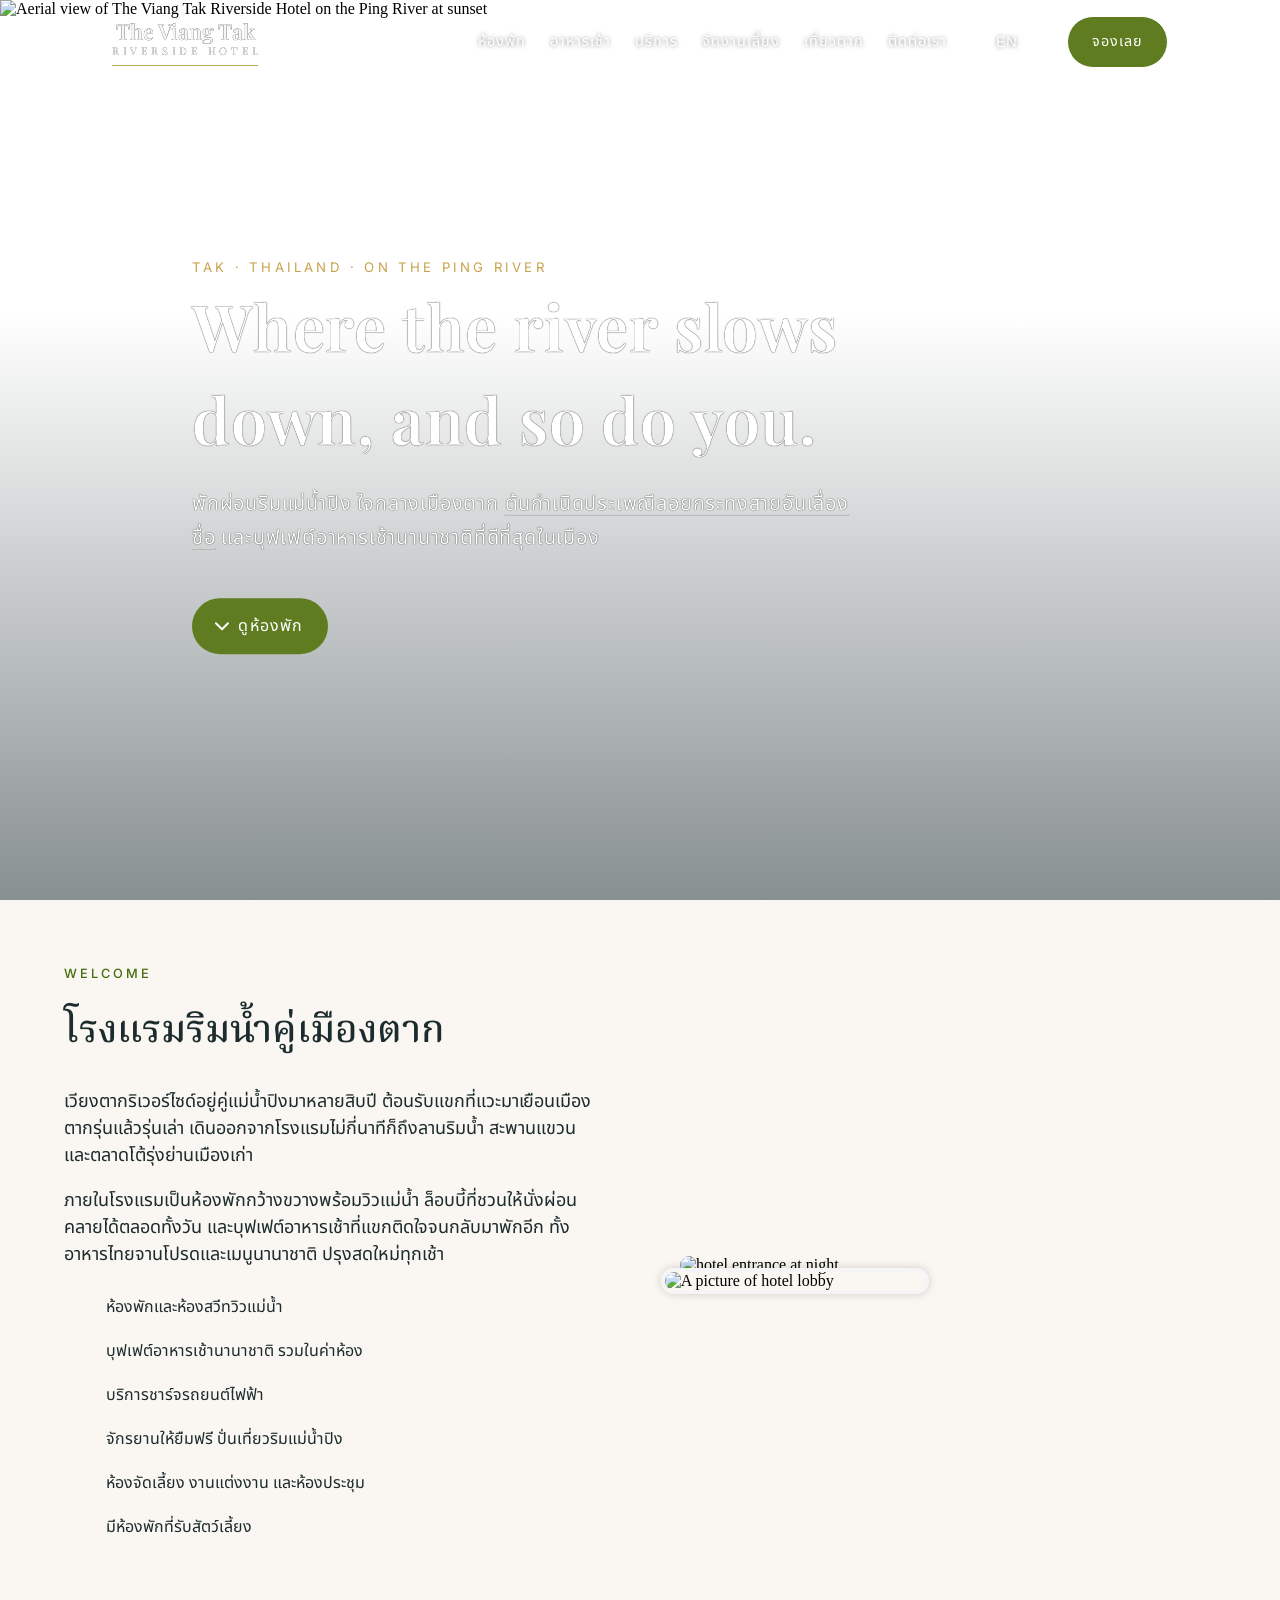
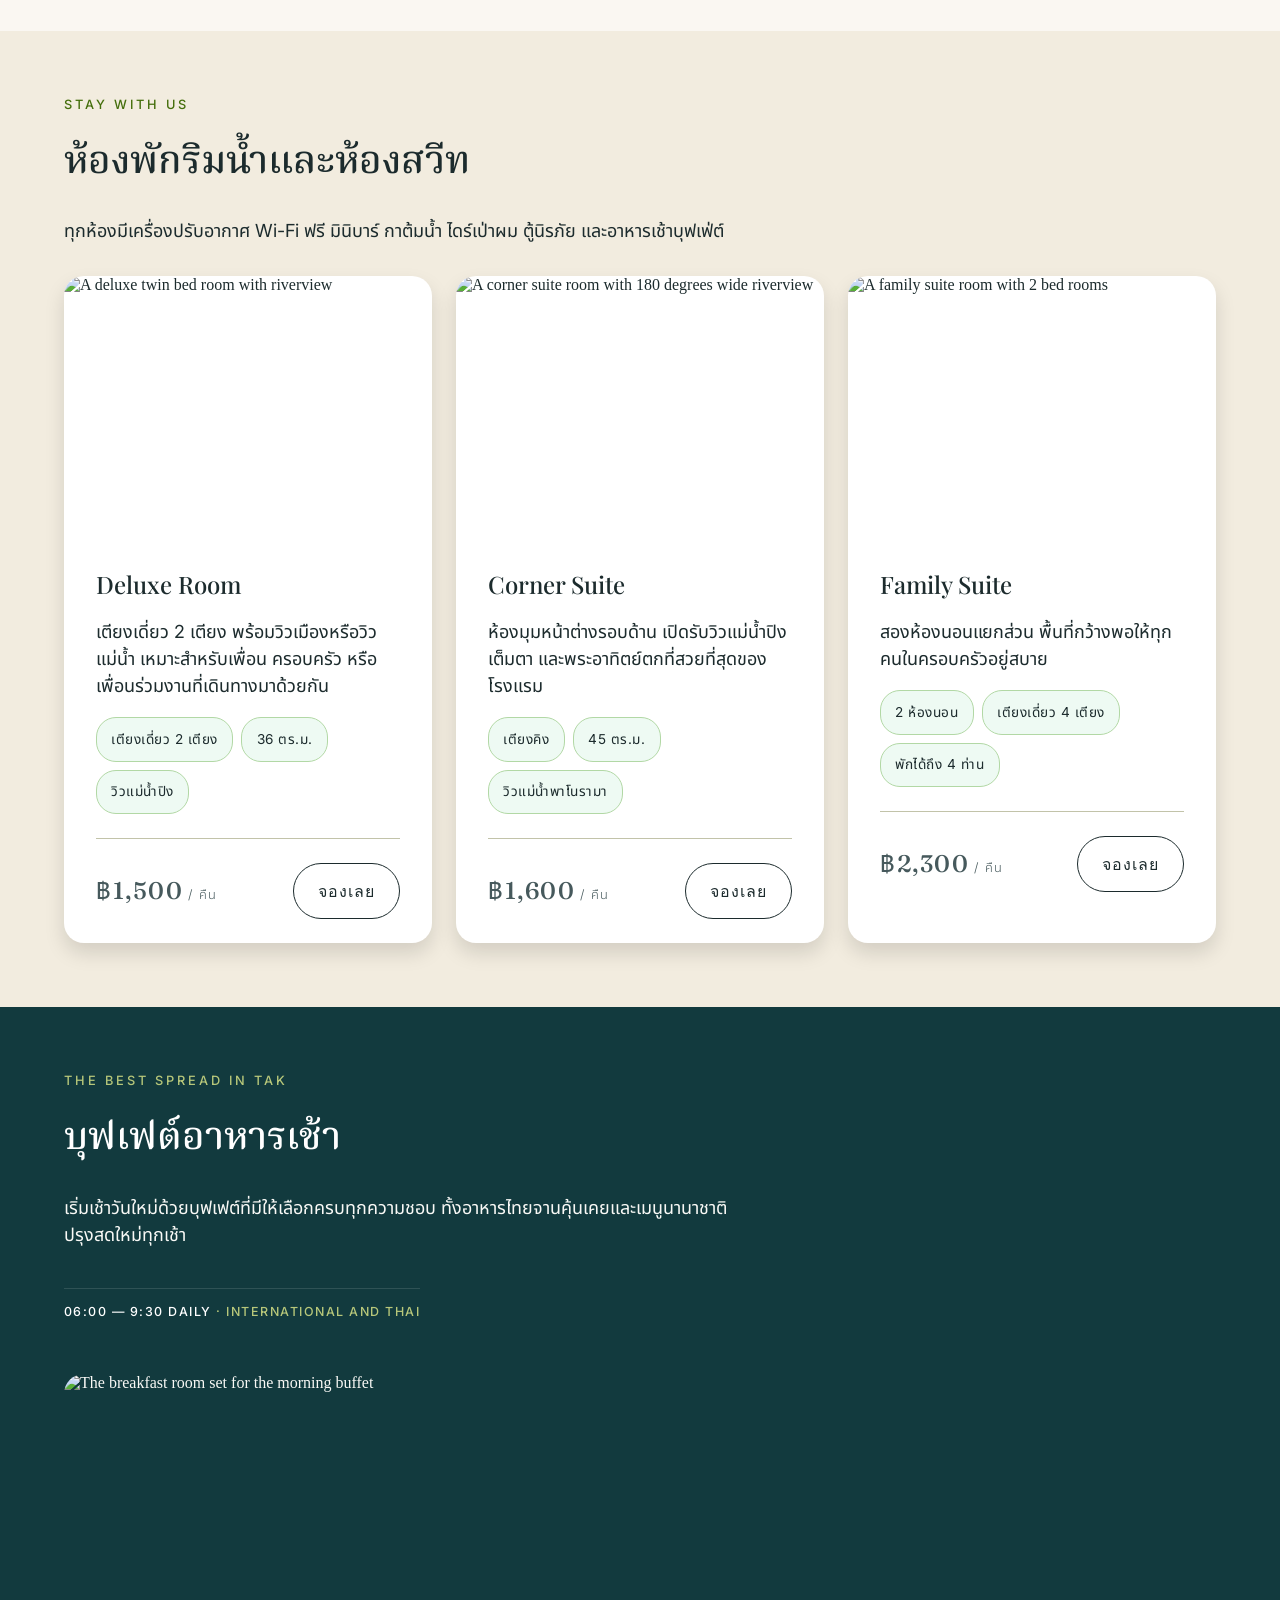
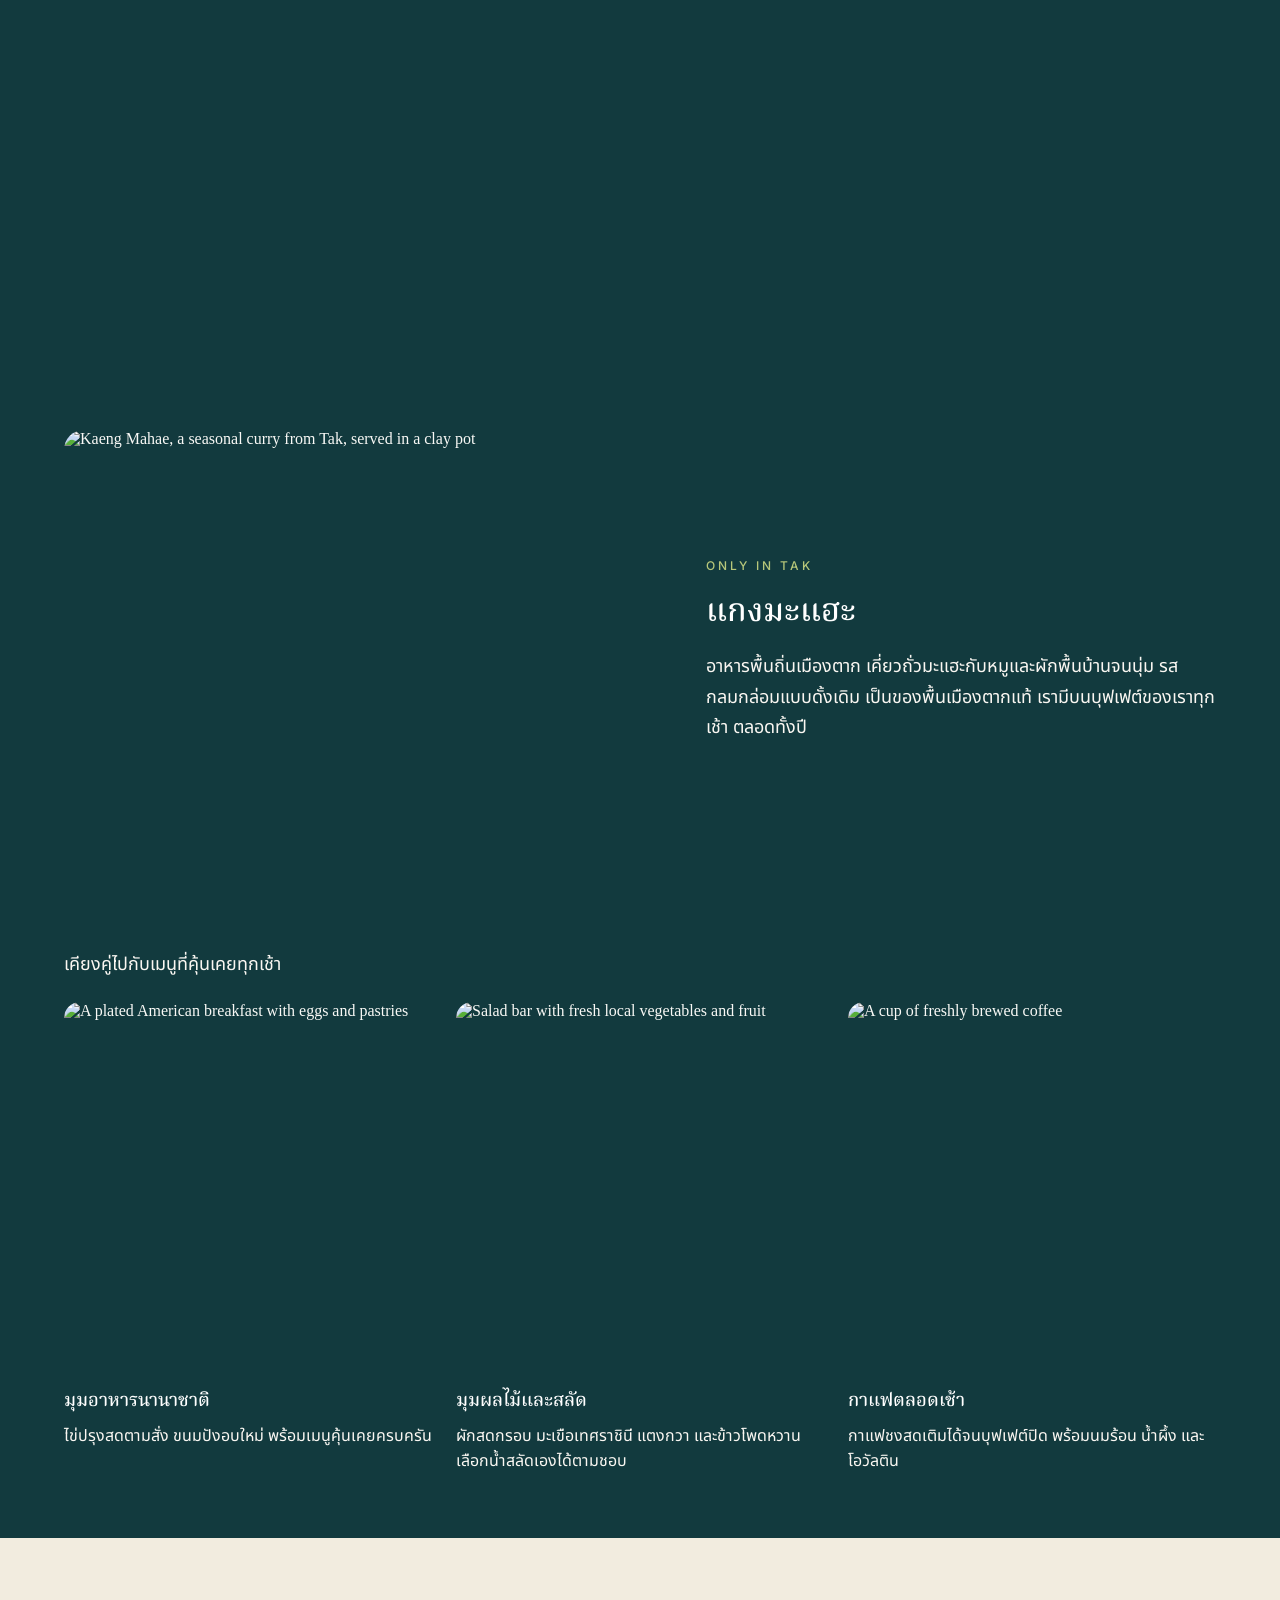
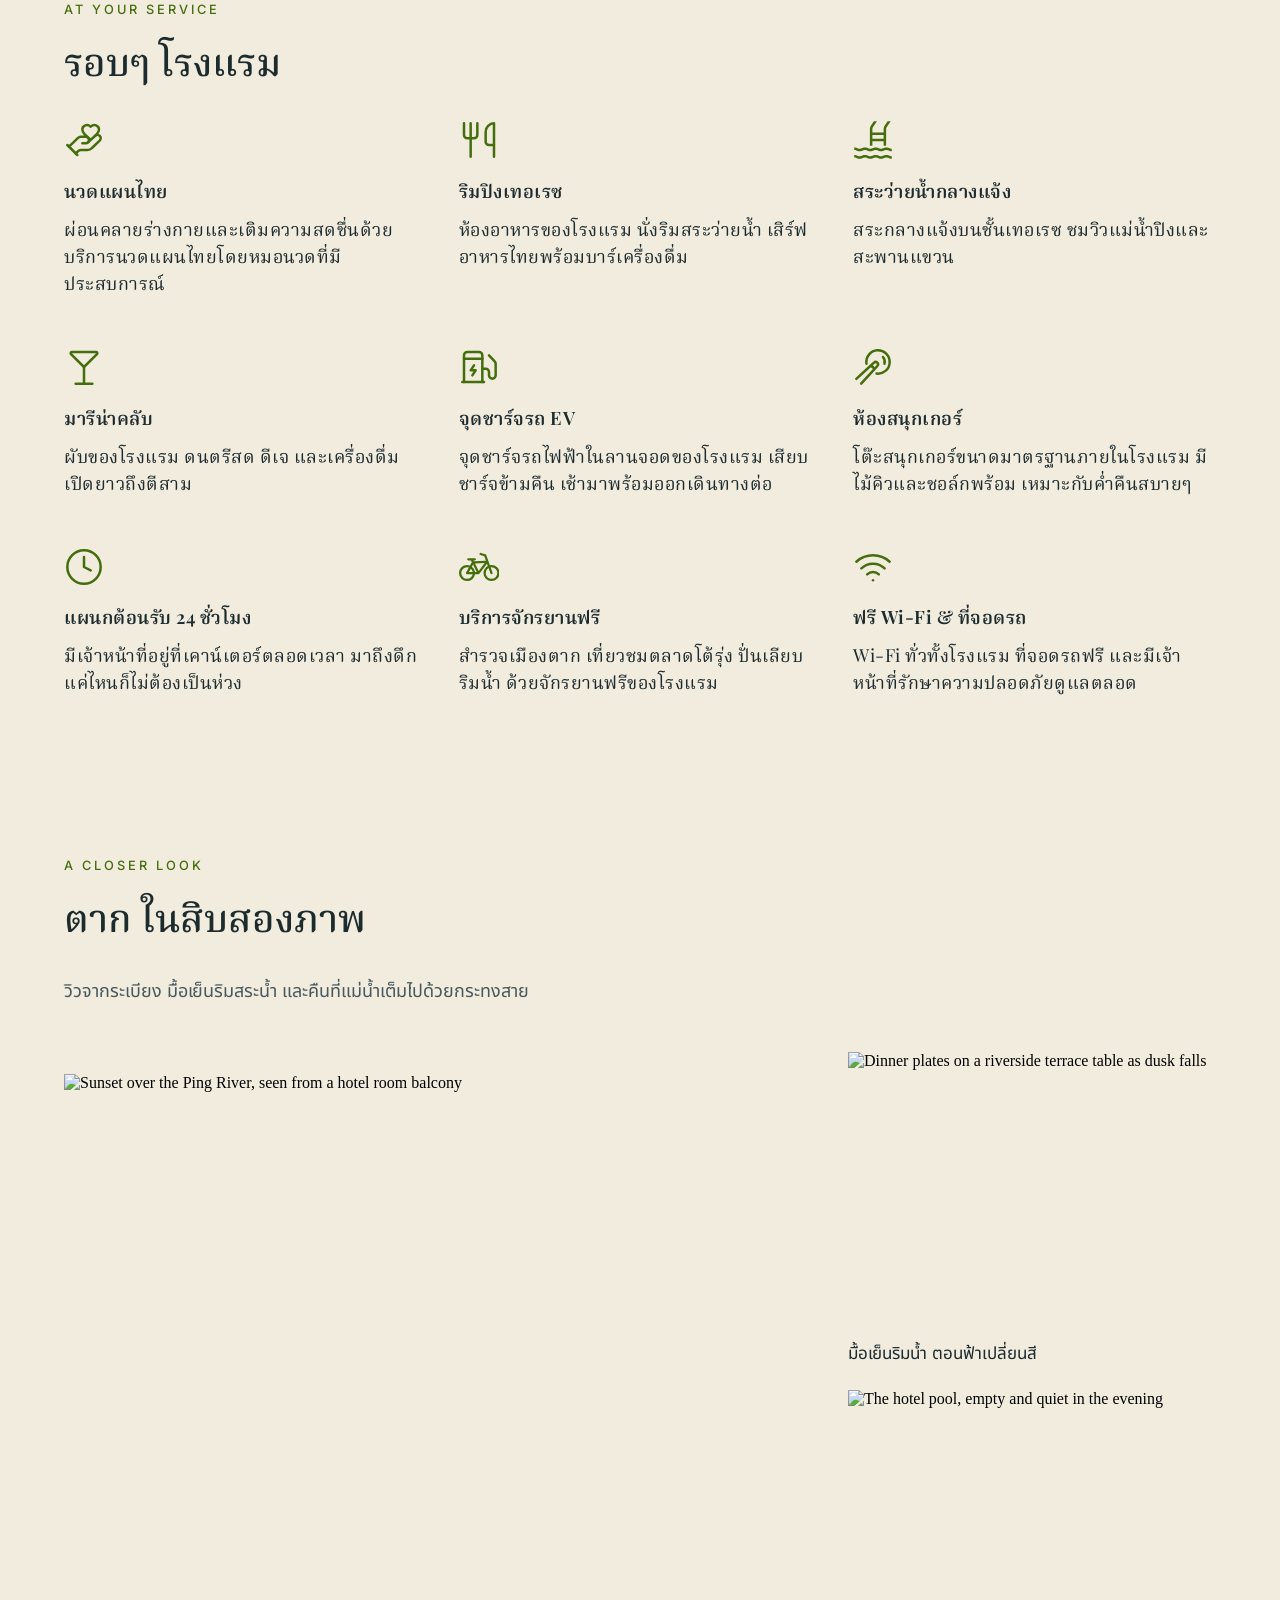
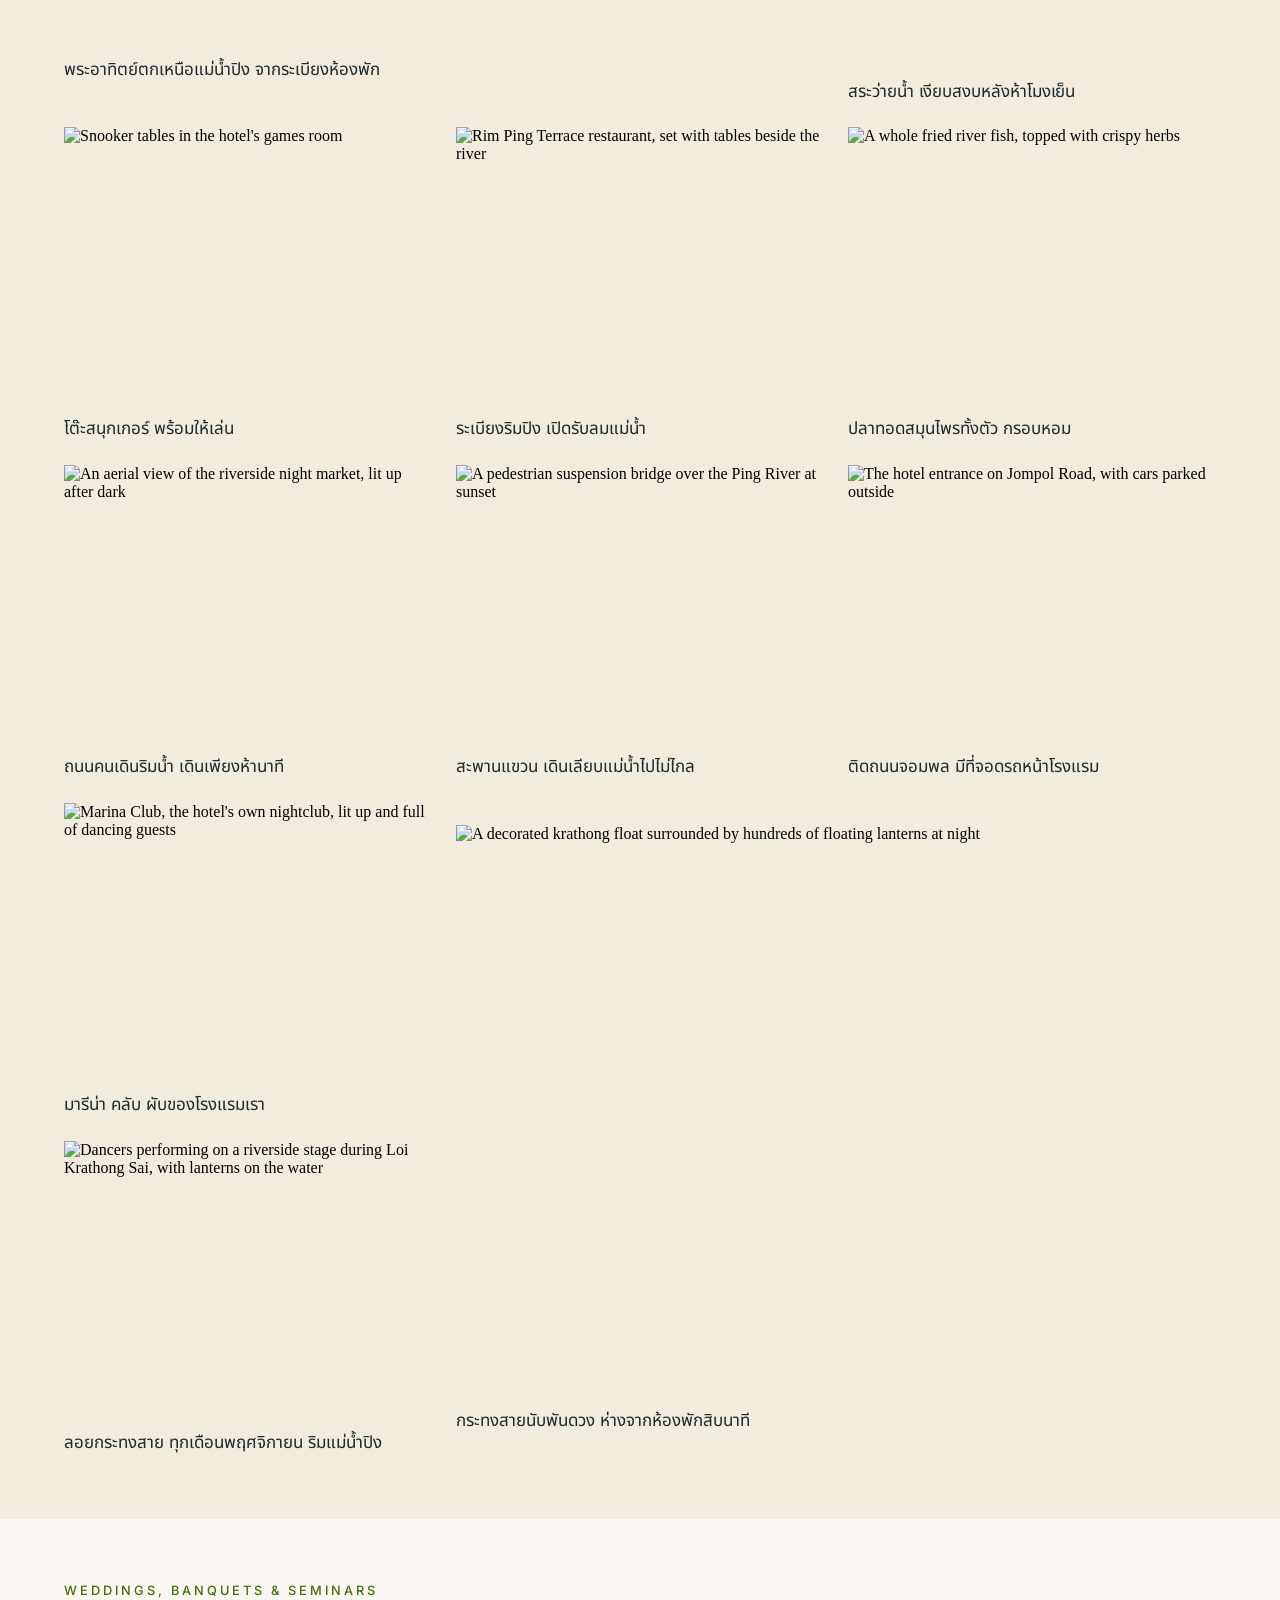
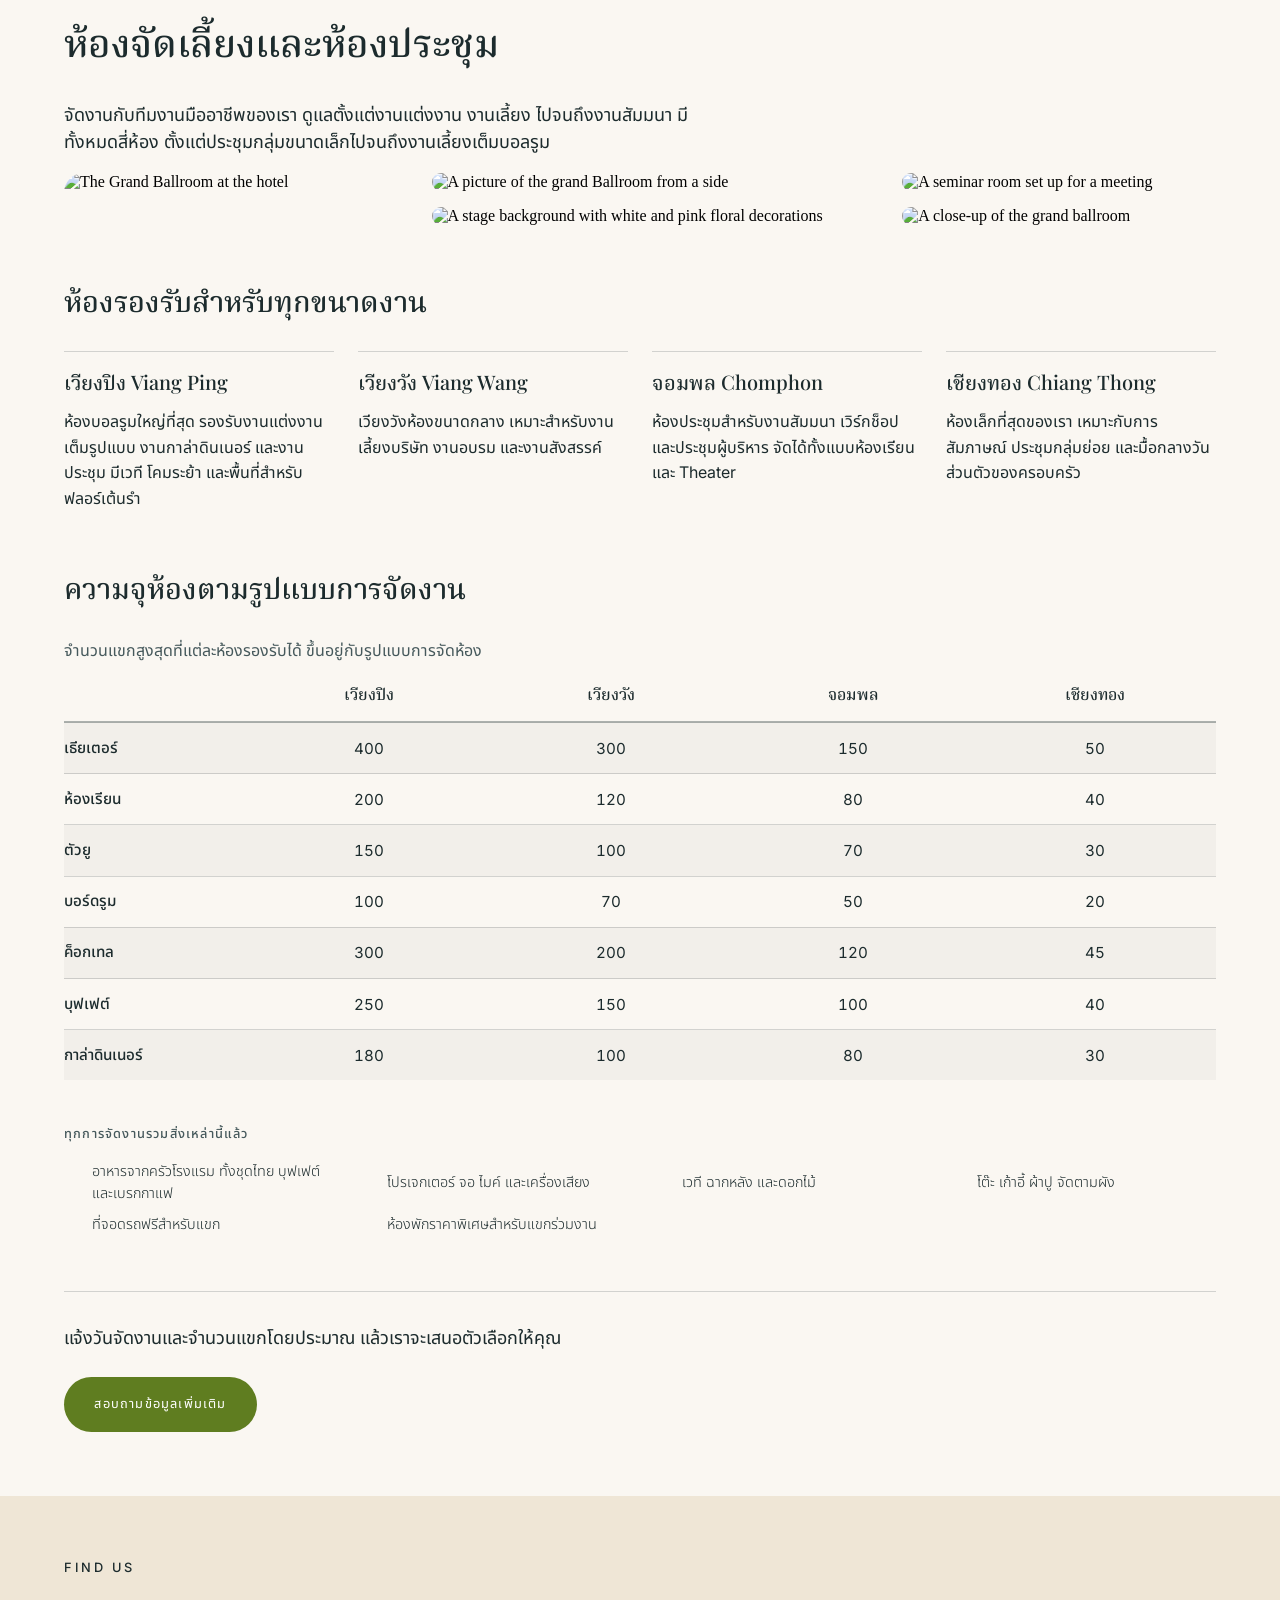
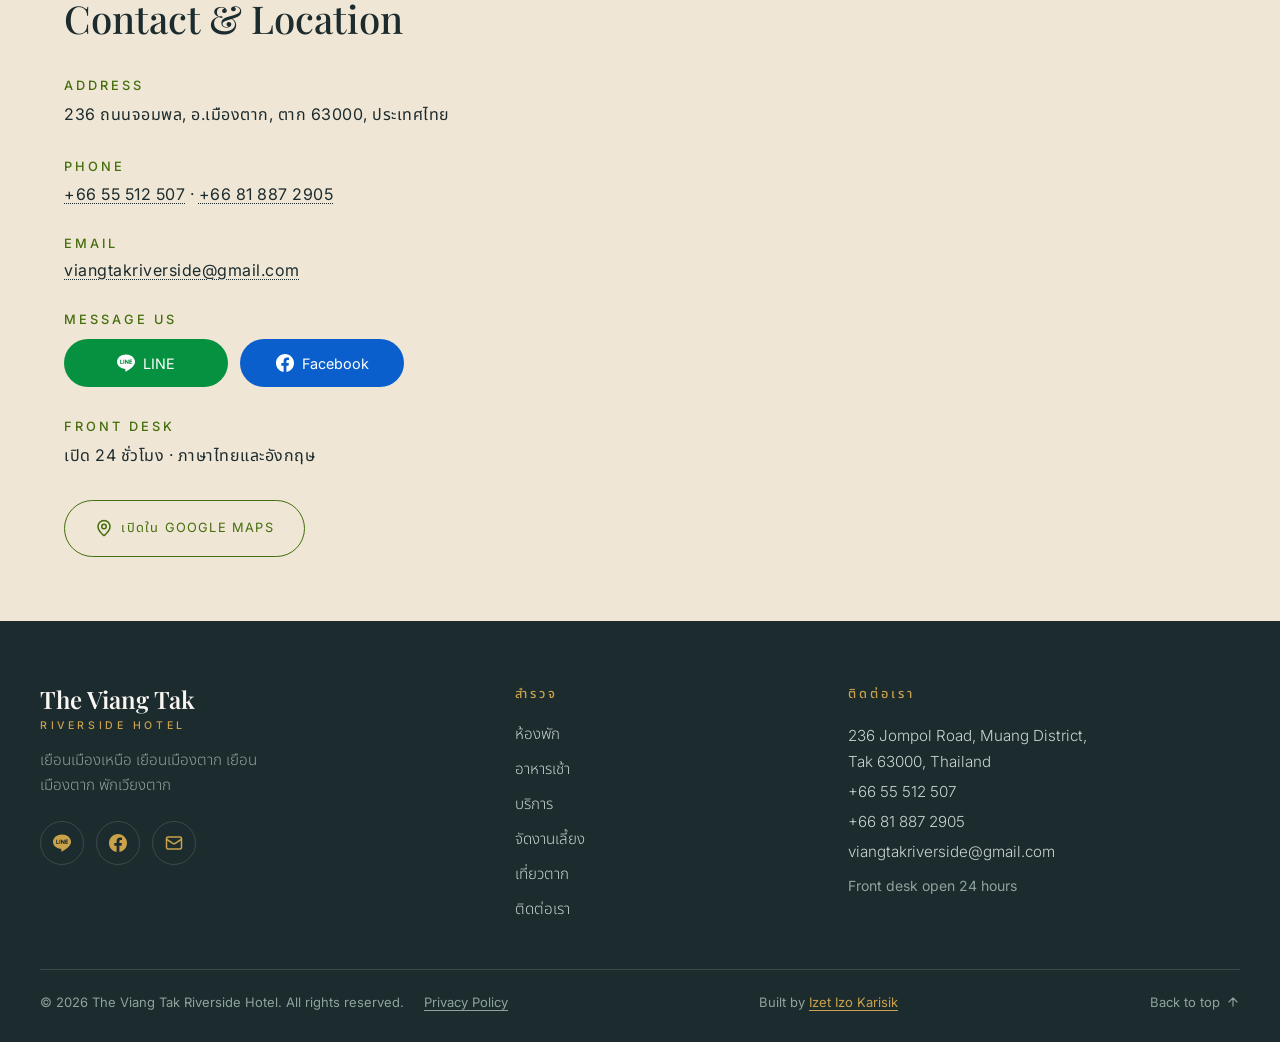
==== index-th.html @ cf388dae "Add Explore Tak page (TH/EN)" ====
<!DOCTYPE html>
<html lang="th" translate="no">

<head>
    <meta charset="UTF-8">
    <meta name="viewport" content="width=device-width, initial-scale=1.0">
    <title>โรงแรมเวียงตากริเวอร์ไซด์</title>
    <meta name="description"
        content="โรงแรมเวียงตากริเวอร์ไซด์ ริมแม่น้ำปิง ใจกลางเมืองตาก ห้องพักวิวแม่น้ำ สระว่ายน้ำ และบุฟเฟต์อาหารเช้านานาชาติที่ดีที่สุดในเมือง" />
    <meta name="google" content="notranslate">
    <meta property="og:type" content="website">
    <meta property="og:site_name" content="The Viang Tak Riverside Hotel">
    <meta property="og:title" content="โรงแรมเวียงตากริเวอร์ไซด์ — ตาก">
    <meta property="og:description"
        content="พักผ่อนริมแม่น้ำปิง ใจกลางเมืองตาก ต้นกำเนิดประเพณีลอยกระทงสาย และบุฟเฟต์อาหารเช้านานาชาติที่ดีที่สุดในเมือง">
    <meta property="og:image" content="https://viangtakriverside.com/assets/images/hero.jpg">
    <meta property="og:image:alt" content="โรงแรมและแม่น้ำปิงยามพระอาทิตย์ตก">
    <meta property="og:url" content="https://viangtakriverside.com/index-th">
    <meta property="og:locale" content="th_TH">
    <meta property="og:locale:alternate" content="en_US">
    <meta name="twitter:card" content="summary_large_image">

    <!-- This page and index.html are the same page in two languages.
         "canonical" says this exact URL is the one to index (not a
         duplicate), and the two "alternate hreflang" tags say where to
         find the other language, so someone searching in English gets
         offered the English page instead of this one. -->
    <link rel="canonical" href="https://viangtakriverside.com/index-th">
    <link rel="alternate" hreflang="en" href="https://viangtakriverside.com/">
    <link rel="alternate" hreflang="th" href="https://viangtakriverside.com/index-th">
    <link rel="alternate" hreflang="x-default" href="https://viangtakriverside.com/">

    <link rel="stylesheet" href="styles.css?v=3" />
    <link rel="icon" href="assets/favicon.jpeg?v=2" type="image/jpeg">
    <script src="main.js?v=3" defer></script>
    <script src="gallery.js?v=3" defer></script>
    <script src="cookie-consent.js?v=1" defer></script>

    <!-- fonts -->
    <link rel="preconnect" href="https://fonts.googleapis.com">
    <link rel="preconnect" href="https://fonts.gstatic.com" crossorigin>
    <link
        href="https://fonts.googleapis.com/css2?family=Playfair+Display:ital,wght@0,400;0,500;0,600;0,700;1,400&family=Inter:wght@300;400;500;600&family=Fraunces:wght@400;500;600&family=Noto+Serif+Thai:wght@400;500;600;700&family=Noto+Sans+Thai:wght@300;400;500;600&display=swap"
        rel="stylesheet">
    <link rel="stylesheet" href="animation.css">
    <script>document.documentElement.classList.add('js');</script>

    <script type="application/ld+json">
    {
      "@context": "https://schema.org",
      "@type": "Hotel",
      "@id": "https://viangtakriverside.com/#hotel",
      "name": "The Viang Tak Riverside Hotel",
      "alternateName": "โรงแรมเวียงตากริเวอร์ไซด์",
      "description": "โรงแรมเวียงตากริเวอร์ไซด์ ริมแม่น้ำปิง ใจกลางเมืองตาก ห้องพักวิวแม่น้ำ สระว่ายน้ำ และบุฟเฟต์อาหารเช้านานาชาติที่ดีที่สุดในเมือง",
      "url": "https://viangtakriverside.com/",
      "image": "https://viangtakriverside.com/assets/images/hero.jpg",
      "address": {
        "@type": "PostalAddress",
        "streetAddress": "236 Jompol Road",
        "addressLocality": "Muang District",
        "addressRegion": "Tak",
        "postalCode": "63000",
        "addressCountry": "TH"
      },
      "geo": {
        "@type": "GeoCoordinates",
        "latitude": 16.8723471,
        "longitude": 99.1230904
      },
      "hasMap": "https://www.google.com/maps/place/Viang+Tak+Riverside+Hotel/@16.8723522,99.1205155,17z/data=!3m1!4b1!4m9!3m8!1s0x30ddd995613bc8f5:0x1c77719d6469e158!5m2!4m1!1i2!8m2!3d16.8723471!4d99.1230904!16s%2Fg%2F1tf04t0m",
      "telephone": [
        "+66-55-512-507",
        "+66-81-887-2905"
      ],
      "email": "viangtakriverside@gmail.com",
      "availableLanguage": [
        "English",
        "Thai"
      ],
      "openingHoursSpecification": {
        "@type": "OpeningHoursSpecification",
        "dayOfWeek": [
          "Monday",
          "Tuesday",
          "Wednesday",
          "Thursday",
          "Friday",
          "Saturday",
          "Sunday"
        ],
        "opens": "00:00",
        "closes": "23:59"
      },
      "checkinTime": "14:00",
      "checkoutTime": "12:00",
      "amenityFeature": [
        { "@type": "LocationFeatureSpecification", "name": "นวดแผนไทย", "value": true },
        { "@type": "LocationFeatureSpecification", "name": "ห้องอาหาร", "value": true },
        { "@type": "LocationFeatureSpecification", "name": "สระว่ายน้ำกลางแจ้ง", "value": true },
        { "@type": "LocationFeatureSpecification", "name": "ผับ", "value": true },
        { "@type": "LocationFeatureSpecification", "name": "จุดชาร์จรถ EV", "value": true },
        { "@type": "LocationFeatureSpecification", "name": "โต๊ะสนุกเกอร์", "value": true },
        { "@type": "LocationFeatureSpecification", "name": "แผนกต้อนรับ 24 ชั่วโมง", "value": true },
        { "@type": "LocationFeatureSpecification", "name": "จักรยานให้ยืมฟรี", "value": true },
        { "@type": "LocationFeatureSpecification", "name": "Wi-Fi ฟรี", "value": true },
        { "@type": "LocationFeatureSpecification", "name": "ที่จอดรถฟรี", "value": true },
        { "@type": "LocationFeatureSpecification", "name": "เจ้าหน้าที่รักษาความปลอดภัย 24 ชั่วโมง", "value": true },
        { "@type": "LocationFeatureSpecification", "name": "บุฟเฟต์อาหารเช้า", "value": true },
        { "@type": "LocationFeatureSpecification", "name": "ห้องจัดเลี้ยงและห้องประชุม", "value": true }
      ],
      "priceRange": "฿฿",
      "sameAs": [
        "https://www.facebook.com/viangtakriversidehotel"
      ]
    }
    </script>
</head>

<body id="thai-version">

    <a class="skip-link" href="#main" id="top">ข้ามไปยังเนื้อหาหลัก</a>

    <header class="hotel-header">
        <a href="index-th.html" class="logo">
            <span class="brand-name">The Viang Tak</span>
            <span class="sub-brand-name">Riverside Hotel</span>
        </a>

        <div class="lang-sand">
            <a class="lang-toggle before" href="index.html">EN</a>
            <button class="nav-toggle" type="button" aria-label="Open menu" aria-expanded="false"
                aria-controls="primary-nav">
                <span class="bar"></span>
                <span class="bar"></span>
                <span class="bar"></span>
            </button>
        </div>

        <nav class="primary-nav" id="primary-nav">
            <ul>
                <li><a href="#rooms">ห้องพัก</a></li>
                <li><a href="#dining">อาหารเช้า</a></li>
                <li><a href="#facilities">บริการ</a></li>
                <li><a href="#events">จัดงานเลี้ยง</a></li>
                <li><a href="explore-tak-th.html">เที่ยวตาก</a></li>
                <li><a href="#contact">ติดต่อเรา</a></li>
                <li><a class="lang-toggle after" href="index.html">EN</a></li>
                <li><a class="book-btn" href="reservation-th.html">จองเลย</a></li>
            </ul>
        </nav>
    </header>



    <main id="main">

        <section class="hero-section">
            <img class="hero-img" src="./assets/images/hero.webp" fetchpriority="high"
                alt="Aerial view of The Viang Tak Riverside Hotel on the Ping River at sunset">
            <div class="hero-overlay"></div>
            <div class="hero-text">
                <p class="hero-kicker">Tak &middot; Thailand &middot; on the Ping River</p>
                <h1>Where the river slows down, and so do you.</h1>
                <p class="hero-paragraph">พักผ่อนริมแม่น้ำปิง ใจกลางเมืองตาก <a href="loykrathong-th.html"
                        target="_blank">ต้นกำเนิดประเพณีลอยกระทงสายอันเลื่องชื่อ</a>
                    และบุฟเฟต์อาหารเช้านานาชาติที่ดีที่สุดในเมือง
                </p>
                <a class="explore-btn" href="#rooms"><svg xmlns="http://www.w3.org/2000/svg" width="24" height="24"
                        viewBox="0 0 24 24" fill="none" stroke="currentColor" stroke-width="2" stroke-linecap="round"
                        stroke-linejoin="round" class="lucide lucide-chevron-down">
                        <path d="m6 9 6 6 6-6" />
                    </svg>ดูห้องพัก</a>
            </div>
        </section>

        <section class="welcome-section">
            <div class="container">
                <div class="sub-welcome-container">
                    <div class="welcome-text-container fade-up">
                        <p class="welcome-kicker">welcome</p>
                        <h2>โรงแรมริมน้ำคู่เมืองตาก</h2>
                        <p>เวียงตากริเวอร์ไซด์อยู่คู่แม่น้ำปิงมาหลายสิบปี
                            ต้อนรับแขกที่แวะมาเยือนเมืองตากรุ่นแล้วรุ่นเล่า เดินออกจากโรงแรมไม่กี่นาทีก็ถึงลานริมน้ำ
                            สะพานแขวน และตลาดโต้รุ่งย่านเมืองเก่า
                        </p>

                        <p> ภายในโรงแรมเป็นห้องพักกว้างขวางพร้อมวิวแม่น้ำ ล็อบบี้ที่ชวนให้นั่งผ่อนคลายได้ตลอดทั้งวัน
                            และบุฟเฟต์อาหารเช้าที่แขกติดใจจนกลับมาพักอีก ทั้งอาหารไทยจานโปรดและเมนูนานาชาติ
                            ปรุงสดใหม่ทุกเช้า
                        </p>

                        <ul>
                            <li>ห้องพักและห้องสวีทวิวแม่น้ำ</li>
                            <li>บุฟเฟต์อาหารเช้านานาชาติ รวมในค่าห้อง</li>
                            <li>บริการชาร์จรถยนต์ไฟฟ้า</li>
                            <li>จักรยานให้ยืมฟรี ปั่นเที่ยวริมแม่น้ำปิง</li>
                            <li>ห้องจัดเลี้ยง งานแต่งงาน และห้องประชุม</li>
                            <li>มีห้องพักที่รับสัตว์เลี้ยง</li>
                        </ul>
                    </div>
                    <div class="welcome-img-container">
                        <img loading="lazy" class="welcome-img fade-up fade-up--still"
                            src="./assets/images/hotel/exterior/exterior-night.webp" alt="hotel entrance at night" />
                        <img loading="lazy" class="welcome-float-img fade-up fade-up--still"
                            src="./assets/images/hotel/lobby/lobby.webp" alt="A picture of hotel lobby" />
                    </div>
                </div>
            </div>

        </section>

        <section class="room-card-section" id="rooms">
            <div class="container">

                <div class="room-section-text fade-up fade-up--sm">
                    <p class="room-kicker">stay with us</p>
                    <h2>ห้องพักริมน้ำและห้องสวีท</h2>
                    <p>ทุกห้องมีเครื่องปรับอากาศ Wi-Fi ฟรี มินิบาร์ กาต้มน้ำ ไดร์เป่าผม ตู้นิรภัย และอาหารเช้าบุฟเฟ่ต์
                    </p>
                </div>

                <div class="room-grid fade-up-group">
                    <article class="room-card fade-up">

                        <div class="room-photo">
                            <img loading="lazy" src="./assets/images/hotel/rooms/twin-beds-elephant-view.webp"
                                alt="A deluxe twin bed room with riverview" />
                        </div>
                        <div class="room-body">
                            <h3>Deluxe Room</h3>
                            <p>เตียงเดี่ยว 2 เตียง พร้อมวิวเมืองหรือวิวแม่น้ำ เหมาะสำหรับเพื่อน ครอบครัว
                                หรือเพื่อนร่วมงานที่เดินทางมาด้วยกัน
                            </p>
                            <ul>
                                <li>เตียงเดี่ยว 2 เตียง</li>
                                <li>36 ตร.ม.</li>
                                <li>วิวแม่น้ำปิง</li>
                            </ul>
                            <div class="room-foot">
                                <p class="room-price">฿1,500<span>/ คืน</span></p>
                                <a class="room-btn" href="reservation-th.html?room=deluxe-room">จองเลย</a>
                            </div>
                        </div>

                    </article>

                    <article class="room-card fade-up">

                        <div class="room-photo">
                            <img loading="lazy" src="./assets/images/hotel/rooms/king-bed-corner-view.webp"
                                alt="A corner suite room with 180 degrees wide riverview" />
                        </div>
                        <div class="room-body">
                            <h3>Corner Suite</h3>
                            <p>ห้องมุมหน้าต่างรอบด้าน เปิดรับวิวแม่น้ำปิงเต็มตา และพระอาทิตย์ตกที่สวยที่สุดของโรงแรม
                            </p>
                            <ul>
                                <li>เตียงคิง</li>
                                <li>45 ตร.ม.</li>
                                <li>วิวแม่น้ำพาโนรามา</li>
                            </ul>
                            <div class="room-foot">
                                <p class="room-price">฿1,600<span>/ คืน</span></p>
                                <a class="room-btn" href="reservation-th.html?room=corner-suite">จองเลย</a>
                            </div>
                        </div>

                    </article>

                    <article class="room-card fade-up">

                        <div class="room-photo">
                            <img loading="lazy" src="./assets/images/hotel/rooms/family-room.webp"
                                alt="A family suite room with 2 bed rooms" />
                        </div>
                        <div class="room-body">
                            <h3>Family Suite</h3>
                            <p>สองห้องนอนแยกส่วน พื้นที่กว้างพอให้ทุกคนในครอบครัวอยู่สบาย</p>
                            <ul>
                                <li>2 ห้องนอน</li>
                                <li>เตียงเดี่ยว 4 เตียง</li>
                                <li>พักได้ถึง 4 ท่าน</li>
                            </ul>
                            <div class="room-foot">
                                <p class="room-price">฿2,300<span>/ คืน</span></p>
                                <a class="room-btn" href="reservation-th.html?room=family-suite">จองเลย</a>
                            </div>
                        </div>
                    </article>
                </div>

            </div>
        </section>

        <section class="dining-section" id="dining">
            <div class="container">

                <div class="dining-text fade-up">
                    <p class="kicker">The best spread in Tak</p>
                    <h2>บุฟเฟต์อาหารเช้า</h2>
                    <p class="breakfast-paragraph">เริ่มเช้าวันใหม่ด้วยบุฟเฟต์ที่มีให้เลือกครบทุกความชอบ
                        ทั้งอาหารไทยจานคุ้นเคยและเมนูนานาชาติ ปรุงสดใหม่ทุกเช้า</p>
                    <p class="breakfast-time"><span>06:00 — 9:30 daily</span> &middot; International and Thai</p>
                </div>

                <figure class="dining-hero-fig fade-up">
                    <img loading="lazy" class="dining-hero" src="./assets/images/breakfast-image/buffet-line.webp"
                        alt="The breakfast room set for the morning buffet" />
                </figure>

                <article class="zag zag-feature fade-up">
                    <div class="zag-media">
                        <img loading="lazy" src="./assets/images/breakfast-image/kaeng-mahae.webp"
                            alt="Kaeng Mahae, a seasonal curry from Tak, served in a clay pot" />
                    </div>
                    <div class="zag-body">
                        <p class="zag-kicker">only in Tak</p>
                        <h3>แกงมะแฮะ</h3>
                        <p>อาหารพื้นถิ่นเมืองตาก เคี่ยวถั่วมะแฮะกับหมูและผักพื้นบ้านจนนุ่ม รสกลมกล่อมแบบดั้งเดิม
                            เป็นของพื้นเมืองตากแท้ เรามีบนบุฟเฟต์ของเราทุกเช้า ตลอดทั้งปี</p>
                    </div>
                </article>

                <p class="buffet-intro fade-up">เคียงคู่ไปกับเมนูที่คุ้นเคยทุกเช้า</p>

                <ul class="buffet-grid fade-up">
                    <li class="buffet-item">
                        <img loading="lazy" src="./assets/images/breakfast-image/american.webp"
                            alt="A plated American breakfast with eggs and pastries" />
                        <h4>มุมอาหารนานาชาติ</h4>
                        <p>ไข่ปรุงสดตามสั่ง ขนมปังอบใหม่ พร้อมเมนูคุ้นเคยครบครัน</p>
                    </li>
                    <li class="buffet-item">
                        <img loading="lazy" src="./assets/images/breakfast-image/salad-bar.webp"
                            alt="Salad bar with fresh local vegetables and fruit" />
                        <h4>มุมผลไม้และสลัด</h4>
                        <p>ผักสดกรอบ มะเขือเทศราชินี แตงกวา และข้าวโพดหวาน เลือกน้ำสลัดเองได้ตามชอบ</p>
                    </li>
                    <li class="buffet-item">
                        <img loading="lazy" src="./assets/images/breakfast-image/coffee-cup.webp"
                            alt="A cup of freshly brewed coffee" />
                        <h4>กาแฟตลอดเช้า</h4>
                        <p>กาแฟชงสดเติมได้จนบุฟเฟต์ปิด พร้อมนมร้อน น้ำผึ้ง และโอวัลติน</p>
                    </li>
                </ul>

            </div>
        </section>

        <section class="facilities-section" id="facilities">
            <div class="container">
                <p class="facilities-kicker fade-up">
                    at your service
                </p>
                <h2 class="fade-up">รอบๆ โรงแรม</h2>
                <ul class="facilities-grid fade-up fade-up--still">
                    <li>
                        <svg xmlns="http://www.w3.org/2000/svg" width="24" height="24" viewBox="0 0 24 24" fill="none"
                            stroke="currentColor" stroke-width="2" stroke-linecap="round" stroke-linejoin="round"
                            aria-hidden="true" focusable="false" class="lucide lucide-hand-heart">
                            <path d="M11 14h2a2 2 0 0 0 0-4h-3c-.6 0-1.1.2-1.4.6L3 16" />
                            <path
                                d="m14.45 13.39 5.05-4.694C20.196 8 21 6.85 21 5.75a2.75 2.75 0 0 0-4.797-1.837.276.276 0 0 1-.406 0A2.75 2.75 0 0 0 11 5.75c0 1.2.802 2.248 1.5 2.946L16 11.95" />
                            <path d="m2 15 6 6" />
                            <path
                                d="m7 20 1.6-1.4c.3-.4.8-.6 1.4-.6h4c1.1 0 2.1-.4 2.8-1.2l4.6-4.4a1 1 0 0 0-2.75-2.91" />
                        </svg>
                        <h3>นวดแผนไทย</h3>
                        <p>
                            ผ่อนคลายร่างกายและเติมความสดชื่นด้วยบริการนวดแผนไทยโดยหมอนวดที่มีประสบการณ์
                        </p>
                    </li>
                    <li>
                        <svg xmlns="http://www.w3.org/2000/svg" width="24" height="24" viewBox="0 0 24 24" fill="none"
                            stroke="currentColor" stroke-width="2" stroke-linecap="round" stroke-linejoin="round"
                            aria-hidden="true" focusable="false" class="lucide lucide-utensils">
                            <path d="M3 2v7c0 1.1.9 2 2 2h4a2 2 0 0 0 2-2V2" />
                            <path d="M7 2v20" />
                            <path d="M21 15V2a5 5 0 0 0-5 5v6c0 1.1.9 2 2 2h3Zm0 0v7" />
                        </svg>
                        <h3>ริมปิงเทอเรซ</h3>
                        <p>
                            ห้องอาหารของโรงแรม นั่งริมสระว่ายน้ำ เสิร์ฟอาหารไทยพร้อมบาร์เครื่องดื่ม
                        </p>
                    </li>
                    <li>
                        <svg xmlns="http://www.w3.org/2000/svg" width="1em" height="1em" viewBox="0 0 512 512">
                            <path d="M0 0h512v512H0z" fill="none" />
                            <path fill="currentColor"
                                d="M468.479 361.5c-9.072-4.233-20.361-9.5-41.054-9.5s-31.983 5.268-41.053 9.5c-7.782 3.631-13.928 6.5-27.523 6.5s-19.739-2.868-27.52-6.5c-9.071-4.232-20.359-9.5-41.052-9.5s-31.981 5.269-41.051 9.5c-7.781 3.631-13.926 6.5-27.519 6.5s-19.737-2.868-27.517-6.5c-9.07-4.232-20.358-9.5-41.05-9.5s-31.981 5.269-41.051 9.5c-7.781 3.631-13.926 6.5-27.519 6.5s-19.738-2.868-27.519-6.5C47.981 357.269 36.692 352 16 352v32c13.593 0 19.738 2.868 27.519 6.5c9.07 4.232 20.359 9.5 41.051 9.5s31.981-5.269 41.051-9.5c7.781-3.631 13.926-6.5 27.519-6.5s19.737 2.868 27.517 6.5c9.07 4.232 20.358 9.5 41.05 9.5s31.981-5.269 41.051-9.5c7.781-3.631 13.927-6.5 27.519-6.5s19.739 2.868 27.52 6.5c9.071 4.232 20.359 9.5 41.052 9.5s31.983-5.268 41.054-9.5c7.781-3.631 13.928-6.5 27.522-6.5s19.741 2.868 27.521 6.5c9.072 4.233 20.361 9.5 41.054 9.5v-32c-13.594 0-19.741-2.868-27.521-6.5M427.425 448c-20.693 0-31.983 5.268-41.053 9.5c-7.782 3.631-13.928 6.5-27.523 6.5s-19.739-2.868-27.52-6.5c-9.071-4.232-20.359-9.5-41.052-9.5s-31.981 5.269-41.051 9.5c-7.781 3.631-13.926 6.5-27.519 6.5s-19.737-2.868-27.517-6.5c-9.07-4.232-20.358-9.5-41.05-9.5s-31.981 5.269-41.051 9.5c-7.781 3.631-13.926 6.5-27.519 6.5s-19.738-2.868-27.519-6.5C47.981 453.269 36.692 448 16 448v32c13.593 0 19.738 2.868 27.519 6.5c9.07 4.232 20.359 9.5 41.051 9.5s31.981-5.269 41.051-9.5c7.781-3.631 13.926-6.5 27.519-6.5s19.737 2.868 27.517 6.5c9.07 4.232 20.358 9.5 41.05 9.5s31.981-5.269 41.051-9.5c7.781-3.631 13.927-6.5 27.519-6.5s19.739 2.868 27.52 6.5c9.071 4.232 20.359 9.5 41.052 9.5s31.983-5.268 41.054-9.5c7.781-3.631 13.928-6.5 27.522-6.5s19.741 2.868 27.521 6.5c9.072 4.233 20.361 9.5 41.054 9.5v-32c-13.594 0-19.741-2.868-27.521-6.5c-9.072-4.232-20.361-9.5-41.054-9.5M248 272h144v56h32V115.878a47.8 47.8 0 0 1 8.446-27.193L482.417 16h-38.834l-37.507 54.556A79.67 79.67 0 0 0 392 115.878V160H248v-44.122a47.8 47.8 0 0 1 8.446-27.193L306.417 16h-38.834l-37.507 54.556A79.67 79.67 0 0 0 216 115.878V328h32Zm0-80h144v48H248Z" />
                        </svg>
                        <h3>สระว่ายน้ำกลางแจ้ง</h3>
                        <p>
                            สระกลางแจ้งบนชั้นเทอเรซ ชมวิวแม่น้ำปิงและสะพานแขวน
                        </p>
                    </li>
                    <li>
                        <svg xmlns="http://www.w3.org/2000/svg" width="24" height="24" viewBox="0 0 24 24" fill="none"
                            stroke="currentColor" stroke-width="2" stroke-linecap="round" stroke-linejoin="round"
                            class="lucide lucide-martini">
                            <path d="M12 12 4.207 4.207A.707.707 0 0 1 4.707 3h14.586a.707.707 0 0 1 .5 1.207z" />
                            <path d="M12 12v10" />
                            <path d="M7 22h10" />
                        </svg>
                        <h3>
                            มารีน่าคลับ
                        </h3>
                        <P>
                            ผับของโรงแรม ดนตรีสด ดีเจ และเครื่องดื่ม เปิดยาวถึงตีสาม
                        </P>
                    </li>
                    <li>
                        <svg xmlns="http://www.w3.org/2000/svg" width="24" height="24" viewBox="0 0 24 24" fill="none"
                            stroke="currentColor" stroke-width="2" stroke-linecap="round" stroke-linejoin="round"
                            class="lucide lucide-ev-charger">
                            <path d="M14 13h2a2 2 0 0 1 2 2v2a2 2 0 0 0 4 0v-6.998a2 2 0 0 0-.59-1.42L18 5" />
                            <path d="M14 21V5a2 2 0 0 0-2-2H5a2 2 0 0 0-2 2v16" />
                            <path d="M2 21h13" />
                            <path d="M3 7h11" />
                            <path d="m9 11-2 3h3l-2 3" />
                        </svg>
                        <h3>
                            จุดชาร์จรถ EV
                        </h3>
                        <p>
                            จุดชาร์จรถไฟฟ้าในลานจอดของโรงแรม เสียบชาร์จข้ามคืน เช้ามาพร้อมออกเดินทางต่อ
                        </p>
                    </li>
                    <li>
                        <svg xmlns="http://www.w3.org/2000/svg" width="1em" height="1em" viewBox="0 0 24 24">
                            <path d="M0 0h24v24H0z" fill="none" />
                            <g fill="none" stroke="currentColor" stroke-linecap="round" stroke-width="1.5">
                                <path d="M8.07 10a7 7 0 1 1 6.05 5.945" />
                                <path d="M18.868 10c.335-1.31.025-2.982-.868-4" />
                                <path stroke-linejoin="round"
                                    d="m2 19.097l8.225-7.54M4.903 22l7.702-8.401m0 0c0-1.277-.928-2.245-2.38-2.042m2.38 2.042l2.02-2.204a1.43 1.43 0 0 0-2.02-2.02l-2.38 2.182" />
                            </g>
                        </svg>

                        <h3>
                            ห้องสนุกเกอร์
                        </h3>
                        <p>
                            โต๊ะสนุกเกอร์ขนาดมาตรฐานภายในโรงแรม มีไม้คิวและชอล์กพร้อม เหมาะกับค่ำคืนสบายๆ
                        </p>
                    </li>
                    <li>
                        <svg xmlns="http://www.w3.org/2000/svg" width="24" height="24" viewBox="0 0 24 24" fill="none"
                            stroke="currentColor" stroke-width="2" stroke-linecap="round" stroke-linejoin="round"
                            aria-hidden="true" focusable="false" class="lucide lucide-clock">
                            <circle cx="12" cy="12" r="10" />
                            <path d="M12 6v6l4 2" />
                        </svg>
                        <h3>แผนกต้อนรับ 24 ชั่วโมง</h3>
                        <p>
                            มีเจ้าหน้าที่อยู่ที่เคาน์เตอร์ตลอดเวลา มาถึงดึกแค่ไหนก็ไม่ต้องเป็นห่วง
                        </p>
                    </li>
                    <li>
                        <svg xmlns="http://www.w3.org/2000/svg" width="1.42em" height="1em" viewBox="0 0 34 24">
                            <path d="M0 0h34v24H0z" fill="none" />
                            <path fill="currentColor"
                                d="M27.627 22.074a4.935 4.935 0 0 1-4.926-4.925a4.92 4.92 0 0 1 2.378-4.208l.022-.012l1.626 4.543c.136.376.489.64.904.64a1 1 0 0 0 .327-.06l-.007.002a.96.96 0 0 0 .578-1.233l.002.007l-1.626-4.546c.215-.035.464-.057.717-.059h.003a4.935 4.935 0 0 1 4.926 4.925v.001a4.934 4.934 0 0 1-4.923 4.926h-.001zm-10.88-6.74l-3.124-6.263l8.186-.423zm-3.124.853a6.85 6.85 0 0 0-2.639-4.487l-.017-.012l.954-1.726l3.105 6.225zm-5.145 0l1.549-2.8a4.93 4.93 0 0 1 1.651 2.768l.005.032zM6.85 22.074a4.935 4.935 0 0 1-4.926-4.925a4.935 4.935 0 0 1 4.925-4.926c.536 0 1.051.086 1.533.245l-.035-.01l-2.337 4.231a.95.95 0 0 0 .016.956l-.002-.004c.17.285.476.472.826.473h4.828c-.47 2.274-2.456 3.959-4.835 3.96zm20.78-11.775h-.008q-.73.002-1.418.147l.045-.008l-3.134-8.758a.97.97 0 0 0-.645-.599l-.007-.002l-3.84-1.048a.96.96 0 0 0-1.178.668l-.002.007a.96.96 0 0 0 .666 1.176l.007.002l3.36.916l1.39 3.873l-10.174.525l-.379-.758h1.11a.956.956 0 0 0 .959-.959V5.48a.96.96 0 0 0-.96-.96h-5.52a.96.96 0 0 0-.96.96v.001a.956.956 0 0 0 .959.959h2.258l.72 1.44l-1.593 2.88a6.7 6.7 0 0 0-2.437-.456h-.001a6.856 6.856 0 0 0-6.85 6.845v.001A6.857 6.857 0 0 0 6.846 24a6.854 6.854 0 0 0 6.768-5.851l.004-.037h2.956a.96.96 0 0 0 .763-.377l.002-.002l6.433-8.499l.666 1.862c-2.192 1.171-3.659 3.442-3.662 6.055v.001a6.856 6.856 0 0 0 6.848 6.849a6.856 6.856 0 0 0 6.848-6.848a6.856 6.856 0 0 0-6.848-6.847z" />
                        </svg>
                        <h3>บริการจักรยานฟรี</h3>
                        <p>
                            สำรวจเมืองตาก เที่ยวชมตลาดโต้รุ่ง ปั่นเลียบริมน้ำ ด้วยจักรยานฟรีของโรงแรม
                        </p>
                    </li>
                    <li>
                        <svg xmlns="http://www.w3.org/2000/svg" width="24" height="24" viewBox="0 0 24 24" fill="none"
                            stroke="currentColor" stroke-width="2" stroke-linecap="round" stroke-linejoin="round"
                            aria-hidden="true" focusable="false" class="lucide lucide-wifi">
                            <path d="M12 20h.01" />
                            <path d="M2 8.82a15 15 0 0 1 20 0" />
                            <path d="M5 12.859a10 10 0 0 1 14 0" />
                            <path d="M8.5 16.429a5 5 0 0 1 7 0" />
                        </svg>
                        <h3>ฟรี Wi-Fi &amp; ที่จอดรถ</h3>
                        <p>
                            Wi-Fi ทั่วทั้งโรงแรม ที่จอดรถฟรี และมีเจ้าหน้าที่รักษาความปลอดภัยดูแลตลอด
                        </p>
                    </li>
                </ul>
            </div>
        </section>

        <section class="gallery-section" id="gallery">
            <div class="container">

                <div class="gallery-text">
                    <p class="gallery-kicker">A closer look</p>
                    <h2>ตาก ในสิบสองภาพ</h2>
                    <p class="gallery-intro">วิวจากระเบียง มื้อเย็นริมสระน้ำ
                        และคืนที่แม่น้ำเต็มไปด้วยกระทงสาย</p>
                </div>

                <div class="gallery-grid fade-up fade-up--still" data-gallery="hotel">

                    <button type="button" class="gallery-tile" data-span="opener">
                        <figure>
                            <img loading="lazy" src="./assets/images/gallery/gallery-sunset-balcony.webp"
                                alt="Sunset over the Ping River, seen from a hotel room balcony">
                            <figcaption>พระอาทิตย์ตกเหนือแม่น้ำปิง จากระเบียงห้องพัก</figcaption>
                        </figure>
                    </button>

                    <button type="button" class="gallery-tile">
                        <figure>
                            <img loading="lazy" src="./assets/images/gallery/gallery-dinner-dusk.webp"
                                alt="Dinner plates on a riverside terrace table as dusk falls">
                            <figcaption>มื้อเย็นริมน้ำ ตอนฟ้าเปลี่ยนสี</figcaption>
                        </figure>
                    </button>

                    <button type="button" class="gallery-tile">
                        <figure>
                            <img loading="lazy" src="./assets/images/gallery/gallery-pool-evening.webp"
                                alt="The hotel pool, empty and quiet in the evening">
                            <figcaption>สระว่ายน้ำ เงียบสงบหลังห้าโมงเย็น</figcaption>
                        </figure>
                    </button>

                    <button type="button" class="gallery-tile">
                        <figure>
                            <img loading="lazy" src="./assets/images/gallery/gallery-snooker-table.webp"
                                alt="Snooker tables in the hotel's games room">
                            <figcaption>โต๊ะสนุกเกอร์ พร้อมให้เล่น</figcaption>
                        </figure>
                    </button>

                    <button type="button" class="gallery-tile">
                        <figure>
                            <img loading="lazy" src="./assets/images/gallery/gallery-rimping-terrace.webp"
                                alt="Rim Ping Terrace restaurant, set with tables beside the river">
                            <figcaption>ระเบียงริมปิง เปิดรับลมแม่น้ำ</figcaption>
                        </figure>
                    </button>

                    <button type="button" class="gallery-tile">
                        <figure>
                            <img loading="lazy" src="./assets/images/gallery/gallery-fried-fish.webp"
                                alt="A whole fried river fish, topped with crispy herbs">
                            <figcaption>ปลาทอดสมุนไพรทั้งตัว กรอบหอม</figcaption>
                        </figure>
                    </button>

                    <button type="button" class="gallery-tile">
                        <figure>
                            <img loading="lazy" src="./assets/images/gallery/gallery-night-market.webp"
                                alt="An aerial view of the riverside night market, lit up after dark">
                            <figcaption>ถนนคนเดินริมน้ำ เดินเพียงห้านาที</figcaption>
                        </figure>
                    </button>

                    <button type="button" class="gallery-tile">
                        <figure>
                            <img loading="lazy" src="./assets/images/gallery/pedestrian-bridge-sunset.webp"
                                alt="A pedestrian suspension bridge over the Ping River at sunset">
                            <figcaption>สะพานแขวน เดินเลียบแม่น้ำไปไม่ไกล</figcaption>
                        </figure>
                    </button>

                    <button type="button" class="gallery-tile">
                        <figure>
                            <img loading="lazy" src="./assets/images/gallery/gallery-hotel-entrance.webp"
                                alt="The hotel entrance on Jompol Road, with cars parked outside">
                            <figcaption>ติดถนนจอมพล มีที่จอดรถหน้าโรงแรม</figcaption>
                        </figure>
                    </button>

                    <button type="button" class="gallery-tile">
                        <figure>
                            <img loading="lazy" src="./assets/images/gallery/gallery-marina-club.webp"
                                alt="Marina Club, the hotel's own nightclub, lit up and full of dancing guests">
                            <figcaption>มารีน่า คลับ ผับของโรงแรมเรา</figcaption>
                        </figure>
                    </button>

                    <button type="button" class="gallery-tile">
                        <figure>
                            <img loading="lazy" src="./assets/images/gallery/gallery-loikrathong-stage.webp"
                                alt="Dancers performing on a riverside stage during Loi Krathong Sai, with lanterns on the water">
                            <figcaption>ลอยกระทงสาย ทุกเดือนพฤศจิกายน ริมแม่น้ำปิง</figcaption>
                        </figure>
                    </button>

                    <button type="button" class="gallery-tile" data-span="closer">
                        <figure>
                            <img loading="lazy" src="./assets/images/gallery/gallery-loikrathong-lanterns.webp"
                                alt="A decorated krathong float surrounded by hundreds of floating lanterns at night">
                            <figcaption>กระทงสายนับพันดวง ห่างจากห้องพักสิบนาที</figcaption>
                        </figure>
                    </button>

                </div>
            </div>
        </section>

        <section class="event-section" id="events">
            <div class="container">
                <div class="event-text fade-up">
                    <p class="event-kicker">Weddings, banquets &amp; seminars</p>
                    <h2>ห้องจัดเลี้ยงและห้องประชุม</h2>
                    <p class="event-intro">
                        จัดงานกับทีมงานมืออาชีพของเรา ดูแลตั้งแต่งานแต่งงาน งานเลี้ยง ไปจนถึงงานสัมมนา มีทั้งหมดสี่ห้อง
                        ตั้งแต่ประชุมกลุ่มขนาดเล็กไปจนถึงงานเลี้ยงเต็มบอลรูม
                    </p>
                </div>
                <div class="event-grid">
                    <div class="event-straight">
                        <img loading="lazy" src="./assets/images/hotel/event/wedding-straight.webp"
                            alt="The Grand Ballroom at the hotel" />
                    </div>
                    <div class="event-side">
                        <img loading="lazy" src="./assets/images/hotel/event/wedding-side.webp"
                            alt="A picture of the grand Ballroom from a side" />
                    </div>
                    <div class="seminar">
                        <img loading="lazy" src="./assets/images/hotel/event/seminar.webp"
                            alt="A seminar room set up for a meeting" />
                    </div>
                    <div class="event-white">
                        <img loading="lazy" src="./assets/images/hotel/event/wedding-white-background.webp"
                            alt="A stage background with white and pink floral decorations" />
                    </div>
                    <div class="event-close">
                        <img loading="lazy" src="./assets/images/hotel/event/wedding-back.webp"
                            alt="A close-up of the grand ballroom" />
                    </div>
                </div>

                <div class="under-img-sec">
                    <h3 class="event-subhead">ห้องรองรับสำหรับทุกขนาดงาน</h3>

                    <ul class="venue-list fade-up">
                        <li class="venue">
                            <h4><span lang="th">เวียงปิง</span> Viang Ping</h4>
                            <p>ห้องบอลรูมใหญ่ที่สุด รองรับงานแต่งงานเต็มรูปแบบ งานกาล่าดินเนอร์ และงานประชุม มีเวที
                                โคมระย้า และพื้นที่สำหรับฟลอร์เต้นรำ</p>
                        </li>
                        <li class="venue">
                            <h4><span lang="th">เวียงวัง</span> Viang Wang</h4>
                            <p>เวียงวังห้องขนาดกลาง เหมาะสำหรับงานเลี้ยงบริษัท งานอบรม และงานสังสรรค์</p>
                        </li>
                        <li class="venue">
                            <h4><span lang="th">จอมพล</span> Chomphon</h4>
                            <p>ห้องประชุมสำหรับงานสัมมนา เวิร์กช็อป และประชุมผู้บริหาร จัดได้ทั้งแบบห้องเรียนและ Theater
                            </p>
                        </li>
                        <li class="venue">
                            <h4><span lang="th">เชียงทอง</span> Chiang Thong</h4>
                            <p>ห้องเล็กที่สุดของเรา เหมาะกับการสัมภาษณ์ ประชุมกลุ่มย่อย และมื้อกลางวันส่วนตัวของครอบครัว
                            </p>
                        </li>
                    </ul>

                    <h3 class="event-subhead">ความจุห้องตามรูปแบบการจัดงาน</h3>

                    <!--
                        The table lives inside a scrolling box. On a narrow phone a wide
                        table would otherwise stretch the whole page and make the entire
                        site slide sideways, header and all. overflow-x on this wrapper
                        keeps that movement inside the box.
                          role="region" + aria-labelledby   give the box a name so a screen
                                                            reader announces it as its own area
                          tabindex="0"                      puts the box in the tab order, which
                                                            is what lets a keyboard scroll it
                    -->
                    <div class="capacity-wrap" role="region" aria-labelledby="capacity-caption" tabindex="0">
                        <table class="capacity-table fade-up fade-up--still">
                            <caption id="capacity-caption">
                                จำนวนแขกสูงสุดที่แต่ละห้องรองรับได้ ขึ้นอยู่กับรูปแบบการจัดห้อง
                            </caption>

                            <thead>
                                <tr>
                                    <!--
                                        The top-left corner is empty because it is not a heading
                                        for anything, so it stays a plain td. Making it a th would
                                        have a screen reader announce an empty heading.
                                    -->
                                    <td class="capacity-corner"></td>
                                    <th scope="col">เวียงปิง</th>
                                    <th scope="col">เวียงวัง</th>
                                    <th scope="col">จอมพล</th>
                                    <th scope="col">เชียงทอง</th>
                                </tr>
                            </thead>

                            <tbody>
                                <!--
                                    Each row opens with th scope="row". That pairing, scope="col"
                                    up in the head and scope="row" here, is what makes a screen
                                    reader read a lone number as "Viang Ping, Theatre, 400"
                                    instead of reading out a bare "400".
                                -->
                                <tr>
                                    <th scope="row">เธียเตอร์</th>
                                    <td>400</td>
                                    <td>300</td>
                                    <td>150</td>
                                    <td>50</td>
                                </tr>
                                <tr>
                                    <th scope="row">ห้องเรียน</th>
                                    <td>200</td>
                                    <td>120</td>
                                    <td>80</td>
                                    <td>40</td>
                                </tr>
                                <tr>
                                    <th scope="row">ตัวยู</th>
                                    <td>150</td>
                                    <td>100</td>
                                    <td>70</td>
                                    <td>30</td>
                                </tr>
                                <tr>
                                    <th scope="row">บอร์ดรูม</th>
                                    <td>100</td>
                                    <td>70</td>
                                    <td>50</td>
                                    <td>20</td>
                                </tr>
                                <tr>
                                    <th scope="row">ค็อกเทล</th>
                                    <td>300</td>
                                    <td>200</td>
                                    <td>120</td>
                                    <td>45</td>
                                </tr>
                                <tr>
                                    <th scope="row">บุฟเฟต์</th>
                                    <td>250</td>
                                    <td>150</td>
                                    <td>100</td>
                                    <td>40</td>
                                </tr>
                                <tr>
                                    <th scope="row">กาล่าดินเนอร์</th>
                                    <td>180</td>
                                    <td>100</td>
                                    <td>80</td>
                                    <td>30</td>
                                </tr>
                            </tbody>
                        </table>
                    </div>

                    <p class="event-includes-label">ทุกการจัดงานรวมสิ่งเหล่านี้แล้ว</p>

                    <ul class="included-list included-list--compact">
                        <li>อาหารจากครัวโรงแรม ทั้งชุดไทย บุฟเฟต์ และเบรกกาแฟ</li>
                        <li>โปรเจกเตอร์ จอ ไมค์ และเครื่องเสียง</li>
                        <li>เวที ฉากหลัง และดอกไม้</li>
                        <li>โต๊ะ เก้าอี้ ผ้าปู จัดตามผัง</li>
                        <li>ที่จอดรถฟรีสำหรับแขก</li>
                        <li>ห้องพักราคาพิเศษสำหรับแขกร่วมงาน</li>
                    </ul>

                    <div class="event-cta">
                        <p>แจ้งวันจัดงานและจำนวนแขกโดยประมาณ แล้วเราจะเสนอตัวเลือกให้คุณ</p>
                        <a class="event-btn" href="#contact">สอบถามข้อมูลเพิ่มเติม</a>
                    </div>
                </div>
            </div>
        </section>

        <section class="contact-section" id="contact">
            <div class="container">
                <div class="contact-grid fade-up">
                    <div class="contact-detail">
                        <p class="contact-kicker">Find us</p>
                        <h2>Contact &amp; Location</h2>
                        <ul>
                            <li>
                                <p class="sub-contact-kicker">Address</p>
                                <p class="sub-contact-detail">
                                    236 ถนนจอมพล, อ.เมืองตาก, ตาก 63000, ประเทศไทย
                                </p>
                            </li>
                            <li>
                                <p class="sub-contact-kicker">Phone</p>
                                <p class="sub-contact-detail">
                                    <a href="tel:+6655512507">+66 55 512 507</a> &middot;
                                    <a href="tel:+66818872905">+66 81 887 2905</a>
                                </p>
                            </li>
                            <li>
                                <p class="sub-contact-kicker">Email</p>
                                <p class="sub-contact-detail">
                                    <a href="mailto:viangtakriverside@gmail.com">viangtakriverside@gmail.com</a>
                                </p>
                            </li>
                            <li>
                                <p class="sub-contact-kicker">Message us</p>
                                <div class="channel-buttons">

                                    <button class="btn-channel btn-line js-line-qr" type="button"
                                        aria-haspopup="dialog">
                                        <svg viewBox="0 0 24 24" fill="currentColor" aria-hidden="true"
                                            focusable="false">
                                            <path
                                                d="M24 10.3C24 5 18.6.7 12 .7S0 5 0 10.3c0 4.8 4.3 8.8 10 9.5.4.1.9.3 1.1.6.2.3.1.7.1 1l-.2 1.1c0 .3-.2 1.3 1 .7 1.3-.5 7-4.1 9.5-7 1.7-1.9 2.5-3.8 2.5-5.9zM7.3 13.4H4.9a.6.6 0 0 1-.6-.6V8a.6.6 0 0 1 1.2 0v4.2h1.8a.6.6 0 0 1 0 1.2zm2.4-.6a.6.6 0 0 1-1.2 0V8a.6.6 0 0 1 1.2 0zm5.8 0a.6.6 0 0 1-.4.6h-.2a.6.6 0 0 1-.5-.2l-2.5-3.3v2.9a.6.6 0 0 1-1.2 0V8a.6.6 0 0 1 .4-.6h.2c.2 0 .4.1.5.2l2.5 3.4V8a.6.6 0 0 1 1.2 0zm3.9-3a.6.6 0 0 1 0 1.2h-1.8v1.2h1.8a.6.6 0 0 1 0 1.2h-2.4a.6.6 0 0 1-.6-.6V8a.6.6 0 0 1 .6-.6h2.4a.6.6 0 0 1 0 1.2h-1.8v1.2z" />
                                        </svg>
                                        LINE
                                    </button>

                                    <a class="btn-channel btn-facebook"
                                        href="https://www.facebook.com/viangtakriversidehotel" target="_blank"
                                        rel="noopener">
                                        <svg viewBox="0 0 24 24" fill="currentColor" aria-hidden="true"
                                            focusable="false">
                                            <path
                                                d="M24 12.07C24 5.4 18.63 0 12 0S0 5.4 0 12.07C0 18.1 4.39 23.1 10.13 24v-8.44H7.08v-3.49h3.05V9.41c0-3.02 1.79-4.69 4.53-4.69 1.31 0 2.68.24 2.68.24v2.97h-1.51c-1.49 0-1.96.93-1.96 1.89v2.25h3.33l-.53 3.49h-2.8V24C19.61 23.1 24 18.1 24 12.07z" />
                                        </svg>
                                        Facebook
                                    </a>

                                </div>
                            </li>
                            <li>
                                <p class="sub-contact-kicker">Front desk</p>
                                <p class="sub-contact-detail">
                                    เปิด 24 ชั่วโมง &middot; ภาษาไทยและอังกฤษ
                                </p>
                            </li>
                        </ul>

                        <a class="google-map-btn"
                            href="https://www.google.com/maps/place/Viang+Tak+Riverside+Hotel/@16.8723522,99.1205155,17z/data=!3m1!4b1!4m9!3m8!1s0x30ddd995613bc8f5:0x1c77719d6469e158!5m2!4m1!1i2!8m2!3d16.8723471!4d99.1230904!16s%2Fg%2F1tf04t0m"
                            target="_blank" rel="noopener">
                            <svg xmlns="http://www.w3.org/2000/svg" width="24" height="24" viewBox="0 0 24 24"
                                fill="none" stroke="currentColor" stroke-width="2" stroke-linecap="round"
                                stroke-linejoin="round" aria-hidden="true" focusable="false"
                                class="lucide lucide-map-pin">
                                <path
                                    d="M20 10c0 4.993-5.539 10.193-7.399 11.799a1 1 0 0 1-1.202 0C9.539 20.193 4 14.993 4 10a8 8 0 0 1 16 0" />
                                <circle cx="12" cy="10" r="3" />
                            </svg>
                            เปิดใน Google Maps
                        </a>
                    </div>

                    <div class="google-map">
                        <iframe
                            src="https://www.google.com/maps/embed?pb=!1m18!1m12!1m3!1d3818.071601467694!2d99.12051547492187!3d16.872352217438426!2m3!1f0!2f0!3f0!3m2!1i1024!2i768!4f13.1!3m3!1m2!1s0x30ddd995613bc8f5%3A0x1c77719d6469e158!2sViang%20Tak%20Riverside%20Hotel!5e0!3m2!1sen!2sth!4v1788681970036!5m2!1sen!2sth"
                            title="Map showing The Viang Tak Riverside Hotel, Jompol Road, Tak" width="600" height="450"
                            loading="lazy" referrerpolicy="no-referrer-when-downgrade" allowfullscreen>
                        </iframe>
                    </div>
                </div>
            </div>
        </section>
    </main>


    <footer class="site-footer">
        <div class="footer-inner">

            <div class="footer-brand">
                <p class="footer-wordmark">The Viang Tak</p>
                <p class="footer-wordmark-sub">Riverside Hotel</p>
                <p class="footer-tagline">เยือนเมืองเหนือ เยือนเมืองตาก เยือนเมืองตาก พักเวียงตาก</p>

                <ul class="footer-social">
                    <li>
                        <button class="js-line-qr" type="button" aria-haspopup="dialog"
                            aria-label="Show the LINE QR code">
                            <svg viewBox="0 0 24 24" fill="currentColor" aria-hidden="true" focusable="false">
                                <path
                                    d="M24 10.3C24 5 18.6.7 12 .7S0 5 0 10.3c0 4.8 4.3 8.8 10 9.5.4.1.9.3 1.1.6.2.3.1.7.1 1l-.2 1.1c0 .3-.2 1.3 1 .7 1.3-.5 7-4.1 9.5-7 1.7-1.9 2.5-3.8 2.5-5.9zM7.3 13.4H4.9a.6.6 0 0 1-.6-.6V8a.6.6 0 0 1 1.2 0v4.2h1.8a.6.6 0 0 1 0 1.2zm2.4-.6a.6.6 0 0 1-1.2 0V8a.6.6 0 0 1 1.2 0zm5.8 0a.6.6 0 0 1-.4.6h-.2a.6.6 0 0 1-.5-.2l-2.5-3.3v2.9a.6.6 0 0 1-1.2 0V8a.6.6 0 0 1 .4-.6h.2c.2 0 .4.1.5.2l2.5 3.4V8a.6.6 0 0 1 1.2 0zm3.9-3a.6.6 0 0 1 0 1.2h-1.8v1.2h1.8a.6.6 0 0 1 0 1.2h-2.4a.6.6 0 0 1-.6-.6V8a.6.6 0 0 1 .6-.6h2.4a.6.6 0 0 1 0 1.2h-1.8v1.2z" />
                            </svg>
                        </button>
                    </li>
                    <li>
                        <a href="https://www.facebook.com/viangtakriversidehotel" target="_blank" rel="noopener"
                            aria-label="The Viang Tak Riverside Hotel on Facebook">
                            <svg viewBox="0 0 24 24" fill="currentColor" aria-hidden="true" focusable="false">
                                <path
                                    d="M24 12.07C24 5.4 18.63 0 12 0S0 5.4 0 12.07C0 18.1 4.39 23.1 10.13 24v-8.44H7.08v-3.49h3.05V9.41c0-3.02 1.79-4.69 4.53-4.69 1.31 0 2.68.24 2.68.24v2.97h-1.51c-1.49 0-1.96.93-1.96 1.89v2.25h3.33l-.53 3.49h-2.8V24C19.61 23.1 24 18.1 24 12.07z" />
                            </svg>
                        </a>
                    </li>
                    <li>
                        <a href="mailto:viangtakriverside@gmail.com" aria-label="Email the hotel">
                            <svg viewBox="0 0 24 24" fill="none" stroke="currentColor" stroke-width="2"
                                stroke-linecap="round" stroke-linejoin="round" aria-hidden="true" focusable="false">
                                <rect x="2" y="4" width="20" height="16" rx="2" />
                                <path d="m22 7-8.97 5.7a1.94 1.94 0 0 1-2.06 0L2 7" />
                            </svg>
                        </a>
                    </li>
                </ul>
            </div>

            <nav class="footer-nav" aria-label="Footer">
                <h2 class="footer-heading">สำรวจ</h2>
                <ul>
                    <li><a href="#rooms">ห้องพัก</a></li>
                    <li><a href="#dining">อาหารเช้า</a></li>
                    <li><a href="#facilities">บริการ</a></li>
                    <li><a href="#events">จัดงานเลี้ยง</a></li>
                    <li><a href="explore-tak-th.html">เที่ยวตาก</a></li>
                    <li><a href="#contact">ติดต่อเรา</a></li>
                </ul>
            </nav>

            <div class="footer-contact">
                <h2 class="footer-heading">ติดต่อเรา</h2>
                <address>
                    236 Jompol Road, Muang District,<br>
                    Tak 63000, Thailand
                    <a href="tel:+6655512507">+66 55 512 507</a>
                    <a href="tel:+66818872905">+66 81 887 2905</a>
                    <a href="mailto:viangtakriverside@gmail.com">viangtakriverside@gmail.com</a>
                </address>
                <p class="footer-note">Front desk open 24 hours</p>
            </div>

        </div>

        <div class="footer-bottom">
            <p class="footer-copyright">&copy; 2026 The Viang Tak Riverside Hotel. All rights reserved. <a href="privacy-th.html" class="footer-privacy">Privacy Policy</a></p>
            <p class="footer-credit">
                Built by <a href="https://github.com/IzetIzoKarisik" target="_blank" rel="noopener">Izet Izo
                    Karisik</a>
            </p>
            <a class="footer-top" href="#top">
                Back to top
                <svg viewBox="0 0 24 24" fill="none" stroke="currentColor" stroke-width="2" stroke-linecap="round"
                    stroke-linejoin="round" aria-hidden="true" focusable="false">
                    <path d="M12 19V5M5 12l7-7 7 7" />
                </svg>
            </a>
        </div>
    </footer>


    <dialog id="line-modal" aria-labelledby="line-modal-title">
        <h2 id="line-modal-title">Message us on LINE</h2>
        <img src="./assets/images/line-qr.png" alt="LINE QR code for The Viang Tak Riverside Hotel" width="220"
            height="220">
        <p>Scan with your LINE app to message the front desk.</p>
        <button class="modal-close" type="button">Close</button>
    </dialog>

    <dialog class="gallery-modal" id="gallery-modal" aria-labelledby="gallery-modal-caption">
        <button class="gallery-modal-close" type="button" aria-label="Close">&times;</button>
        <button class="gallery-modal-prev" type="button" aria-label="Previous photo">&lsaquo;</button>
        <img id="gallery-modal-img" alt="">
        <button class="gallery-modal-next" type="button" aria-label="Next photo">&rsaquo;</button>
        <p class="gallery-modal-caption" id="gallery-modal-caption"></p>
    </dialog>


    <script src="fade-up.js"></script>
</body>

</html>
---- styles.css ----
/* =========================================================
   The Viang Tak Riverside Hotel
   ========================================================= */

*,
*::before,
*::after {
    box-sizing: border-box;
}

html,
body {
    margin: 0;
    padding: 0;
}

html {
    scroll-padding-top: 5rem;
    /* scroll-behavior: smooth; Use JS to controll the scroll instead*/
}


/* ========== TOKENS ========== */

:root {
    --cream: #faf7f2;
    --sand: #f2ecdf;
    --white: #ffffff;
    --ink: #1c2b2d;
    --ink-soft: #46595c;
    --teal: #0e4f55;
    --teal-deep: #123a3e;

    --green: #5f7d20;
    --deep-green: #446e0c;
    --sage: #b7c77a;
    --gold: #c9a24b;

    --line-green: #05913f;
    --facebook-blue: #0b5fcc;



    --font-heading: "Playfair Display", "Noto Serif Thai", Georgia, serif;
    --font-body: "Inter", "Noto Sans Thai", sans-serif;
    --font-price: "Fraunces", "Playfair Display", Georgia, serif;

    /* ----- Paragraph text sizes -----
       Every paragraph rule in this file uses one of these two sizes,
       so the size of all the paragraph text on the site can be changed
       right here, in one place, instead of in 20+ separate rules.

       --text-body  : the main paragraphs of each section.
                      1.0625rem = 17px on a phone. It grows to 18px on
                      bigger screens (see the @media rule just below).
       --text-small : the smaller supporting paragraphs (card
                      descriptions, captions, notes). 1rem = 16px on
                      every screen, one step below the main text.

       The paragraphs also use font-weight 400 (Regular) rather than
       300 (Light). Light's thin strokes made the text look smaller
       than it really was, and faded out on the dark sections. */
    --text-body: 1.0625rem;
    --text-small: 1rem;
}

/* On a wide screen a paragraph runs much further from left to right,
   so the main text gets a little bigger to match. At 16px, desktop
   lines were reaching about 77 characters, past the ~75 where long
   lines start to get tiring to read. 1.125rem = 18px. */
@media (min-width: 1024px) {
    :root {
        --text-body: 1.125rem;
    }
}


/* ========== SCROLLBAR ========== */

::-webkit-scrollbar {
    width: 5px;
}

::-webkit-scrollbar-track {
    background: var(--cream);
}

::-webkit-scrollbar-thumb {
    background: #87764b;
    border-radius: 5px;
}

@media (hover: hover) {
    ::-webkit-scrollbar-thumb:hover {
        background: var(--gold);
    }
}

::-webkit-scrollbar-thumb:active {
    background: var(--gold);
}


/* ========== GLOBAL FOCUS ========== */

:focus-visible {
    outline: 2px solid var(--gold);
    outline-offset: 3px;
}



/* ======= Reservation page ======= */
#reserve-page {
    background-color: var(--sand);
}

#reserve-page .hotel-header {
    background-color: var(--cream);
    position: static;
}

#reserve-page .container {
    padding-top: 2rem;
}

#reserve-page .logo .brand-name {
    color: var(--green);
}

#reserve-page .logo .sub-brand-name {
    color: var(--teal);
}

#reserve-page .back-to-room {
    display: inline-flex;
    align-items: center;
    gap: .5rem;
    font-size: large;
    text-decoration: none;
    color: var(--ink);
}

#reserve-page .reserve-text-p {
    font-family: var(--font-body);
    color: var(--ink);
    font-size: var(--text-body);
    font-weight: 400;
    line-height: 1.5;

}

#reserve-page .form-container {
    padding: 3rem;
    background-color: var(--white);
    box-shadow: 5px 5px 7px rgba(0, 0, 0, 0.1), -5px -5px 7px rgba(0, 0, 0, 0.1);
    border-radius: 20px;
}

#reserve-page .form-container ul {
    list-style: none;
    margin: 0;
    padding: 2rem 0 0 0;
    display: grid;
    grid-template-columns: repeat(auto-fit, minmax(250px, 1fr));
    gap: 1.5rem;
}

#reserve-page .form-container ul .room-price span {
    font-family: var(--font-body);
    font-weight: 300;
    font-size: .8rem;
    color: var(--ink-soft);
    margin-left: .3rem;
}


.guests-select-sec {
    display: flex;
    flex-wrap: wrap;
    justify-content: space-between;
    gap: 1rem;
    margin: 2rem 0 2rem 0;

    background-color: var(--cream);
    border-radius: 20px;
    padding: 1.5rem 1.5rem;
}

.guests-select-text {
    display: flex;
    flex-direction: column;
    gap: .5rem;
}

#reserve-page h1 {
    font-family: var(--font-heading);
    color: var(--ink);
    font-weight: 500;
    font-size: clamp(1.8rem, 3vw, 2.5rem);
    margin-top: 1rem;
    max-width: 35rem;
}

.guests-select-text p {
    font-family: var(--font-heading);
    color: var(--ink);
    font-weight: 400;
    letter-spacing: .5px;
    font-size: 1.1rem;
    margin: 0;
}

.guests-select-sec .room-max {
    font-family: var(--font-body);
    color: var(--ink);
    letter-spacing: .5px;
    font-weight: 300;
    font-size: .8rem;
}

.plus-minus-el {
    display: inline-flex;
    align-items: center;
    gap: 1.5rem;

}

.plus-minus-el button {
    width: 60px;
    height: 60px;
    display: flex;
    justify-content: center;
    align-items: center;
    background-color: var(--white);
    border: 1px solid rgba(128, 128, 128, 0.522);
    border-radius: 50%;
    color: var(--ink);
    padding: 1rem 1.5rem;
    font-size: 1.5rem;
    flex-shrink: 0;
}

.plus-minus-el button:hover {
    border: 1px solid rgb(119, 54, 54);
}

.plus-minus-el span {
    font-size: 1.3rem;
    font-family: var(--font-price);
}

/* ======= Reservation — room options ======= */

.room-option {
    position: relative;
    display: flex;
    flex-direction: column;
    gap: .5rem;
    height: 100%;
    padding: 1.5rem;
    border: 2px solid rgba(28, 43, 45, 0.15);
    border-radius: 20px;
    background-color: var(--cream);
    cursor: pointer;
    transition: border-color .3s ease, background-color .3s ease, transform .3s ease;
}

.room-option .room-name {
    font-family: var(--font-heading);
    font-weight: 500;
    font-size: 1.2rem;
    color: var(--ink);
}

.room-option .room-price {
    font-family: var(--font-price);
    font-weight: 500;
    font-size: 1.2rem;
    letter-spacing: 1.5px;
    color: var(--ink-soft);
}

.room-option .room-price span {
    font-family: var(--font-body);
    font-weight: 300;
    font-size: .8rem;
    margin-left: .3rem;
}

.room-option .room-detail {
    font-family: var(--font-body);
    font-weight: 300;
    font-size: .9rem;
    color: var(--ink-soft);
}

/* selected state — the radio drives it, no JS needed */
.room-option:has(input:checked) {
    border-color: var(--deep-green);
    background-color: #eefaf3;
}

/* focus lands on the hidden radio, so show the ring on the card */
.room-option:has(input:focus-visible) {
    outline: 2px solid var(--gold);
    outline-offset: 3px;
}

@media (hover: hover) {
    .room-option:hover {
        transform: translateY(-3px);
    }
}


/* ======= Reservation — form fields ======= */

.field {
    display: flex;
    flex-direction: column;
    gap: .5rem;
    flex: 1;
    min-width: 0;
}

.field-row {
    display: flex;
    flex-direction: column;
    gap: 1.25rem;
}

#reserve-page .field,
#reserve-page .field-row {
    margin-top: 1.25rem;
}

#reserve-page .field-row .field {
    margin-top: 0;
}

.field label {
    font-family: var(--font-body);
    font-size: .8rem;
    font-weight: 500;
    letter-spacing: 1.5px;
    text-transform: uppercase;
    color: var(--ink);
}

.field .field-note {
    font-weight: 300;
    letter-spacing: normal;
    text-transform: none;
    color: var(--gold);
}

.field input,
.field textarea {
    width: 100%;
    padding: .9rem 1rem;
    font-family: var(--font-body);
    font-size: 1rem;
    font-weight: 300;
    color: var(--ink);
    background-color: var(--cream);
    border: 1px solid rgba(28, 43, 45, 0.18);
    border-radius: 12px;
    transition: border-color .3s ease;
}

.field input::placeholder,
.field textarea::placeholder {
    color: var(--ink-soft);
    opacity: .65;
}

.field input:focus-visible,
.field textarea:focus-visible {
    border-color: var(--deep-green);
}

.field textarea {
    resize: vertical;
    min-height: 7rem;
    line-height: 1.6;
}

#reserve-page .form-container .sub-form-kicker {
    margin-top: 2.5rem;
}

.form-note {
    font-family: var(--font-body);
    font-weight: 400;
    font-size: var(--text-small);
    line-height: 1.6;
    color: var(--ink-soft);
    margin: 1rem 0 0;
}

.submit-btn {
    display: inline-block;
    margin-top: 2.5rem;
    background-color: var(--green);
    color: white;
    border: none;
    border-radius: 50px;
    font-family: var(--font-body);
    font-size: .8rem;
    text-transform: uppercase;
    letter-spacing: 1.2px;
    padding: 1.1rem 1.9rem;
    cursor: pointer;
    transition: transform .3s ease, background-color .3s ease;
}

@media (hover: hover) {
    .submit-btn:hover {
        transform: translateY(-3px);
        background-color: var(--deep-green);
    }
}

.submit-btn:active {
    transform: scale(.97);
}


/* ======= screen-reader-only ======= */

.visually-hidden {
    position: absolute;
    width: 1px;
    height: 1px;
    overflow: hidden;
    clip-path: inset(50%);
    white-space: nowrap;
}

.submit-btn:disabled {
    background-color: #b9c0ad;
    cursor: not-allowed;
}

@media (hover: hover) {
    .submit-btn:disabled:hover {
        transform: none;
        background-color: #b9c0ad;
    }
}

/* ========== SKIP LINK ========== */

.skip-link {
    position: absolute;
    top: 0;
    left: 0;
    z-index: 100;

    transform: translateY(-150%);

    background-color: var(--cream);
    color: var(--ink);
    font-family: var(--font-body);
    font-size: 0.9rem;
    text-decoration: none;
    padding: 0.85rem 1.5rem;
    border-radius: 0 0 10px 0;

    transition: transform .2s ease;
}

.skip-link:focus {
    transform: translateY(0);
}


/* ========== KICKERS ========== */

#reserve-page .reserve-kicker,
.dining-text .kicker,
.welcome-section .welcome-kicker,
.room-section-text .room-kicker,
.zag-body .zag-kicker,
.event-kicker,
.facilities-kicker,
.contact-kicker,
.sub-contact-kicker,
.form-kicker,
.sub-form-kicker,
.gallery-kicker {
    margin: 0;
    font-family: var(--font-body);
    text-transform: uppercase;
    font-weight: 500;
    font-size: 0.8rem;
    letter-spacing: 3px;
}

.welcome-section .welcome-kicker,
.room-section-text .room-kicker,
.event-kicker,
.facilities-kicker,
.sub-contact-kicker,
.gallery-kicker {
    color: var(--deep-green);
}

.dining-text .kicker,
.zag-body .zag-kicker {
    color: var(--sage);
}

.zag-body .zag-kicker {
    font-size: 0.75rem;
}

.contact-kicker {
    color: var(--ink);
}

#reserve-page .reserve-kicker,
.form-kicker,
.sub-form-kicker {
    color: var(--gold)
}

/* ======= forms ======= */
.hidden {
    position: absolute;
    left: -9999px;
}

/* ======= h2 ====== */

h2 {
    font-family: var(--font-heading);
    color: var(--ink);
    font-weight: 500;
    font-size: clamp(1.8rem, 3vw, 2.5rem);
    margin-top: 1rem;
    max-width: 35rem;
}

.dining-section h2 {
    color: var(--white);
}

/* anchor tag and card kicker */
.booking-page .booking-kicker {
    color: var(--gold);
    font-family: var(--font-body);
    text-transform: uppercase;
    letter-spacing: 1px;
    font-weight: 500;
}

.booking-page .change-btn {
    font-family: var(--font-body);
    color: rgb(219, 29, 29);
    font-size: 1.1rem;
    text-underline-offset: 5px;
}

/* ======= HEADER BAR AND LOGO ======= */

.hotel-header {
    position: fixed;
    top: 0;
    left: 0;
    width: 100%;
    z-index: 10;

    display: flex;
    align-items: center;
    justify-content: space-between;
    padding: 1rem;

    transition: background-color .3s ease, padding .3s ease, box-shadow .3s ease;
}

.hotel-header.scrolled {
    background-color: var(--white);
    padding: .6rem 2rem;
    box-shadow: 0 1px 12px rgba(0, 0, 0, .08);
}


.logo {
    position: relative;
    z-index: 2;

    display: flex;
    flex-direction: column;
    text-align: center;
    width: max-content;

    font-family: var(--font-heading);
    color: whitesmoke;
    text-decoration: none;
    line-height: 1.3;

    border-bottom: 1px solid rgb(175, 177, 84);
    padding-bottom: .4em;

    transition: color .3s ease, line-height .3s ease;
}

.scrolled .logo {
    color: black;
    line-height: 1;
}

.brand-name {
    font-size: 1.35rem;
    font-weight: 600;
    text-shadow: 0 0 .5px black;

    transition: font-size .3s ease, margin-bottom .3s ease;
}

.scrolled .brand-name {
    font-size: 1.25rem;
    margin-bottom: 0.2rem;
    text-shadow: none;
}

.sub-brand-name {
    font-size: .66rem;
    font-weight: 500;
    letter-spacing: .34em;
    margin-right: -.34em;
    text-transform: uppercase;
    opacity: 0.8;
    text-shadow: 0 0 .5px black;

    transition: font-size .3s ease, letter-spacing .3s ease, margin-right .3s ease;
}

.scrolled .sub-brand-name {
    font-size: .60rem;
    letter-spacing: .30em;
    margin-right: -.30em;
    text-shadow: none;
}


/* ======= NAVIGATION BAR ======= */

/* Language toggle */

.lang-sand {
    display: flex;
    align-items: center;
    justify-content: center;
}

.lang-toggle {
    font-size: 0.9rem;
    text-shadow: 0 0 1px rgba(0, 0, 0, 0.5);
    color: white;
    text-decoration: none;
    letter-spacing: normal;
    padding: 0.5rem 1rem;
    margin: 0 1rem;
    border: 1px solid white;
    border-radius: 10px;
    transition: color .3s ease, border-color .3s ease, transform 0.3s ease, background-color 0.3s ease;
}

@media (hover: hover) {
    .lang-toggle:hover {
        transform: translateY(-3px);
    }
}

.lang-toggle:active {
    transform: scale(.97);
}

.lang-toggle.after {
    display: none;
}

.scrolled .lang-toggle {
    color: black;
    border-color: black;
    text-shadow: none;
}

/* The hamburger */

.nav-toggle {
    position: relative;
    z-index: 20;

    display: flex;
    flex-direction: column;
    gap: 6px;

    background: none;
    border: none;
    padding: 0.5rem;
    cursor: pointer;
    transition: transform 0.3s ease;
}

@media (hover: hover) {
    .nav-toggle:hover {
        transform: translateY(-3px);
    }
}

.nav-toggle:active {
    transform: scale(.97);
}

/* The 3 bars */

.nav-toggle .bar {
    display: block;
    width: 26px;
    height: 2px;
    background-color: white;
    border-radius: 2px;
    transition: transform .3s ease, opacity .3s ease, background-color .3s ease;
}

.scrolled .nav-toggle .bar {
    background-color: black;
}


.primary-nav {
    position: fixed;
    top: 0;
    right: 0;
    height: 100dvh;
    width: 78%;
    max-width: 320px;
    z-index: 15;

    display: flex;
    align-items: center;
    justify-content: center;

    background-color: rgba(18, 22, 14, 0.97);

    visibility: hidden;
    transform: translateX(100%);
    transition: transform .35s ease, visibility .35s ease;
}

.primary-nav ul {
    list-style: none;
    margin: 0;
    padding: 0;

    display: flex;
    flex-direction: column;
    align-items: center;
    gap: 3rem;
}

.primary-nav a {
    display: block;
    font-family: var(--font-body);
    color: white;
    text-decoration: none;
    text-transform: uppercase;
    letter-spacing: 0.14em;
    font-size: 0.95rem;
    transition: transform 0.3s ease;
}

@media (hover: hover) {
    .primary-nav a:hover {
        transform: translateY(-3px);
    }
}

.primary-nav a:active {
    transform: scale(.97);
}

.primary-nav .book-btn {
    display: block;
    background-color: var(--green);
    padding: .85rem 1.75rem;
    border-radius: 50px;
    font-size: 0.8rem;
    letter-spacing: 2px;
    transition: transform 0.3s ease, background-color 0.3s ease;
}

@media (hover: hover) {
    .primary-nav .book-btn:hover {
        background-color: var(--deep-green);
    }
}

.primary-nav .book-btn:active {
    transform: scale(.97);
}

/* The nav open state */

body.nav-open {
    overflow: clip;
}

.nav-open .primary-nav {
    visibility: visible;
    transform: translateX(0%);
}

.nav-open .nav-toggle .bar:nth-child(1) {
    transform: translateY(8px) rotate(45deg);
}

.nav-open .nav-toggle .bar:nth-child(2) {
    opacity: 0;
}

.nav-open .nav-toggle .bar:nth-child(3) {
    transform: translateY(-8px) rotate(-45deg);
}

.nav-open .nav-toggle .bar {
    background-color: whitesmoke;
}


/* ====== HERO SECTION ====== */

.hero-section {
    width: 100%;
    height: 100dvh;
    position: relative;
}

.hero-img {
    width: 100%;
    height: 100%;
    object-fit: cover;
    object-position: 60% center;
    display: block;
}

.hero-overlay {
    position: absolute;
    inset: 0;
    background: linear-gradient(180deg,
            rgba(18, 33, 36, 0) 0%,
            rgba(18, 33, 36, 0) 35%,
            rgba(18, 33, 36, 0.5) 100%);
}

.hero-text {
    display: block;
    max-width: 90svw;
    position: absolute;
    top: 50%;
    left: 5vw;
    transform: translateY(-50%);
    color: white;
    font-family: var(--font-heading);
    letter-spacing: 0.05em;
}

.hero-kicker {
    font-family: var(--font-body);
    color: var(--gold);
    text-transform: uppercase;
    letter-spacing: 0.20rem;
    font-size: 0.825rem;
    margin-bottom: 1rem;
}

.hero-text h1 {
    font-weight: 700;
    text-shadow: 0 0 1px black;
    font-size: clamp(2.1rem, 7vw, 4rem);
    margin: 0;
}

.hero-text .hero-paragraph {
    font-family: var(--font-body);
    /* phone size only: the 768px and 1024px @media rules further
       down this file make it bigger on wider screens */
    font-size: var(--text-small);
    font-weight: 400;
    text-shadow: 0 0 1px black;
    line-height: 1.7;
    width: 90%;
}


.hero-text .hero-paragraph a {
    color: white;
    text-decoration: underline;
    text-decoration-color: white;
    text-decoration-thickness: 1px;
    text-underline-offset: 4px;
}

.hero-text .explore-btn {
    display: inline-flex;
    align-items: center;
    text-decoration: none;
    padding: 1rem 1.5rem 1rem 1.1rem;
    background-color: var(--green);
    border: none;
    border-radius: 50px;
    color: white;
    text-transform: uppercase;
    letter-spacing: 1.2px;
    font-family: var(--font-body);
    font-size: 0.9rem;
    margin-top: 1.5rem;
    transition: transform 0.3s ease, background-color 0.3s ease;
}

.explore-btn svg {
    margin-right: .3rem;
}

@media (hover: hover) {
    .hero-text .explore-btn:hover {
        transform: translateY(-3px);
        background-color: var(--deep-green);
    }
}

.hero-text .explore-btn:active {
    transform: scale(0.97);
}


/* ======= LAYOUT CONTAINER ======= */

.container {
    max-width: 1200px;
    margin: 0 auto;
    padding: 4rem 1.5rem;
}


/* ======= WELCOME SECTION ======= */

.welcome-section {
    background-color: var(--cream);
}

.welcome-img-container {
    position: relative;
}

.welcome-img {
    display: block;
    margin: 0 auto;

    width: 100%;
    border-radius: 20px;
}

.welcome-float-img {
    position: absolute;
    bottom: -1.2rem;
    right: -1.2rem;
    z-index: 2;
    display: block;

    width: 50%;
    border: 4px solid whitesmoke;
    box-shadow: 0 0 10px rgba(0, 0, 0, 0.171);
    border-radius: 15px;
}

.welcome-section p {
    font-family: var(--font-body);
    color: var(--ink);
    font-size: var(--text-body);
    font-weight: 400;
    line-height: 1.5;
}

.welcome-section ul {
    list-style: none;
    margin: 1.5rem 0;
    padding: 0;
    display: flex;
    flex-direction: column;
    gap: 0.75rem;
}

.welcome-section li {
    display: flex;
    align-items: center;
    gap: 0.6rem;
    font-family: var(--font-body);
    color: var(--ink);
}

.welcome-section li::before {
    content: '';
    width: 2rem;
    height: 2rem;
    flex-shrink: 0;
    background-color: var(--deep-green);
    -webkit-mask: url('assets/check.svg') no-repeat center / contain;
    mask: url('assets/check.svg') no-repeat center / contain;
}


/* ======= ROOM CARDS SECTION ======= */

.room-card-section {
    background-color: var(--sand);
}

.room-section-text p {
    font-family: var(--font-body);
    color: var(--ink);
    font-size: var(--text-body);
    font-weight: 400;
    line-height: 1.5;
    margin-bottom: 2rem;
}

.room-grid {
    display: grid;
    grid-template-columns: repeat(auto-fit, minmax(300px, 1fr));
    gap: 1.5rem;
    color: var(--ink);
}

.room-card {
    background-color: white;
    border-radius: 20px;
    overflow: hidden;
    box-shadow: 0 10px 20px rgba(0, 0, 0, 0.128);
    transition: transform 0.3s ease, box-shadow 0.3s ease;
}

@media (hover: hover) {
    .room-card:hover {
        transform: translateY(-3px);
        box-shadow: 0 15px 25px rgba(0, 0, 0, 0.2);
    }
}

.room-photo {
    aspect-ratio: 4 / 3;
    overflow: hidden;
}

.room-photo img {
    width: 100%;
    height: 100%;
    object-fit: cover;
    display: block;
    transition: transform 0.3s ease;
}

@media (hover: hover) {
    .room-card:hover .room-photo img {
        transform: scale(1.03);
    }
}

.room-body {
    padding: 1rem 2rem;
}

.room-body h3 {
    margin: 0;
    font-family: var(--font-heading);
    color: var(--ink);
    font-weight: 500;
    font-size: 1.5rem;
}

.room-body p {
    font-family: var(--font-body);
    color: var(--ink);
    font-size: var(--text-body);
    font-weight: 400;
    line-height: 1.5;
}

.room-body ul {
    color: var(--ink);
    font-family: var(--font-body);
    list-style: none;
    padding: 0 0 .5rem 0;
    display: flex;
    flex-wrap: wrap;
    gap: .5rem;
    margin: 1rem 0;
}

.room-body li {
    border: 1px solid #b2d8a5;
    border-radius: 20px;
    background-color: #eefaf3;
    padding: .7rem .9rem;
    font-size: .85rem;
    letter-spacing: .5px;
}

.room-foot {
    display: flex;
    justify-content: space-between;
    align-items: center;
    border-top: 1px solid rgba(110, 111, 48, 0.416);
    padding: 1.5rem 0 .5rem 0;
}

.room-foot .room-price {
    font-family: var(--font-price);
    color: var(--ink-soft);
    font-weight: 500;
    font-size: 1.5rem;
    letter-spacing: 1.5px;
    margin: 0;
}

.room-foot .room-price span {
    font-weight: 300;
    font-family: var(--font-body);
    color: var(--ink-soft);
    font-size: .8rem;
    margin-left: .3rem;
}

.room-foot .room-btn {
    display: inline-flex;
    justify-content: center;
    align-items: center;
    white-space: nowrap;
    flex-shrink: 0;
    text-decoration: none;
    color: var(--ink);
    border: 1px solid var(--ink);
    letter-spacing: 1px;
    padding: .9rem 1.5rem;
    border-radius: 50px;
    transition: transform 0.3s ease, background-color 0.3s ease, color 0.3s ease, border-color 0.3s ease;
}

@media (hover: hover) {
    .room-foot .room-btn:hover {
        background-color: var(--teal);
        border-color: var(--teal);
        color: white;
        transform: translateY(-3px);
    }
}

.room-foot .room-btn:active {
    transform: scale(.97);
}


/* ======= BREAKFAST SECTION ======= */

.dining-section {
    background-color: var(--teal-deep);
    color: #f9f9f6;
}

.dining-text p {
    font-family: var(--font-body);
    font-size: var(--text-body);
    font-weight: 400;
    line-height: 1.5;
}

.dining-text .breakfast-paragraph {
    max-width: 42rem;
    margin-top: 1rem;
}

/* two-class selector so font-weight survives ".dining-text p" */
.dining-text .breakfast-time {
    display: inline-block;
    margin-top: 1.4rem;
    padding-top: 0.85rem;
    border-top: 1px solid rgba(255, 255, 255, 0.12);

    font-size: 0.78rem;
    font-weight: 500;
    letter-spacing: 0.12em;
    text-transform: uppercase;
    color: var(--sage);
}

.dining-text .breakfast-time span {
    color: var(--white);
}

/* --- hero image --- */

.dining-hero-fig {
    margin: 2.5rem 0 0;
}

.dining-hero {
    width: 100%;
    display: block;
    aspect-ratio: 4 / 3;
    object-fit: cover;
    border-radius: 20px;
}

/* --- feature row --- */

.zag {
    display: grid;
    gap: 1.5rem;
    align-items: center;
    margin-top: 3.5rem;
}

.zag-media img {
    width: 100%;
    display: block;
    aspect-ratio: 4 / 3;
    object-fit: cover;
    border-radius: 20px;
}

.zag-body h3 {
    font-family: var(--font-heading);
    font-weight: 500;
    font-size: clamp(1.5rem, 2.6vw, 2rem);
    color: var(--white);
    margin: 0.6rem 0 0.8rem;
}

.zag-body p {
    font-family: var(--font-body);
    font-size: var(--text-body);
    font-weight: 400;
    line-height: 1.7;
    color: var(--cream);
    margin: 0;
    max-width: 34rem;
}

/* --- the trio --- */

.buffet-intro {
    font-family: var(--font-body);
    font-size: var(--text-body);
    font-weight: 400;
    line-height: 1.6;
    margin-top: 3.5rem;
    margin-bottom: 1.5rem;
    color: var(--cream);
}

.buffet-grid {
    list-style: none;
    margin: 0;
    padding: 0;
    display: grid;
    grid-template-columns: repeat(auto-fit, minmax(240px, 1fr));
    gap: 1.5rem;
}

.buffet-item img {
    width: 100%;
    display: block;
    aspect-ratio: 1 / 1;
    object-fit: cover;
    border-radius: 16px;
}

.buffet-item h4 {
    font-family: var(--font-heading);
    font-weight: 500;
    font-size: 1.15rem;
    color: var(--white);
    margin: 1rem 0 0.4rem;
}

.buffet-item p {
    font-family: var(--font-body);
    font-weight: 400;
    font-size: var(--text-small);
    line-height: 1.6;
    color: var(--cream);
    margin: 0;
}


/* ======= facilities ======= */

.facilities-section {
    background-color: var(--sand);
}

.facilities-grid {
    display: grid;
    grid-template-columns: repeat(auto-fit, minmax(280px, 1fr));
    gap: 2rem;
    list-style: none;
    color: var(--ink);
    font-family: var(--font-body);
    padding: 0;
}

.facilities-grid svg {
    width: 2.5rem;
    height: 2.5rem;
    color: var(--deep-green);
    margin-bottom: .85rem;
    stroke-width: 1.5;
}

.facilities-grid h3 {
    font-family: var(--font-heading);
    font-weight: 600;
    font-size: 1.15rem;
    letter-spacing: .5px;
    margin: 0;
}

.facilities-grid p {
    font-family: var(--font-heading);
    letter-spacing: .5px;
    font-size: var(--text-body);
    font-weight: 400;
    line-height: 1.5;
    margin-top: .5rem;
}


/* ======= WEDDINGS AND BANQUETS ======= */

.event-section {
    background-color: var(--cream);
}

.event-text .event-intro {
    font-family: var(--font-body);
    color: var(--ink);
    font-size: var(--text-body);
    font-weight: 400;
    line-height: 1.5;
    max-width: 42rem;
}

.event-straight {
    grid-area: img1;
}

.event-side {
    grid-area: img2;
}

.seminar {
    grid-area: img3;
}

.event-white {
    grid-area: img4;
}

.event-close {
    grid-area: img5;
}

.event-grid {
    display: grid;
    gap: 1rem;
    grid-template-areas:
        "img1 img1"
        "img1 img1"
        "img2 img3"
        "img4 img5";
}

.event-grid img {
    display: block;
    width: 100%;
    height: 100%;
    object-fit: cover;
    border-radius: 20px;
}

.event-subhead {
    font-family: var(--font-heading);
    color: var(--ink);
    font-weight: 500;
    font-size: clamp(1.4rem, 2.4vw, 1.8rem);
    margin: 3.5rem 0 1.5rem;
}

.venue-list {
    list-style: none;
    margin: 0;
    padding: 0;
    display: grid;
    grid-template-columns: repeat(auto-fit, minmax(260px, 1fr));
    gap: 1.5rem;
}

.venue {
    border-top: 1px solid rgba(28, 43, 45, 0.18);
    padding-top: 1rem;
}

.venue h4 {
    font-family: var(--font-heading);
    color: var(--ink);
    font-weight: 500;
    font-size: 1.25rem;
    margin: 0 0 0.5rem;
}

.venue p {
    font-family: var(--font-body);
    color: var(--ink);
    font-weight: 400;
    line-height: 1.6;
    font-size: var(--text-small);
    margin: 0;
}

.included-list {
    list-style: none;
    margin: 0;
    padding: 0;
    display: grid;
    grid-template-columns: repeat(auto-fit, minmax(280px, 1fr));
    gap: 0.85rem 2rem;
}

.included-list li {
    display: flex;
    align-items: center;
    gap: 0.6rem;
    font-family: var(--font-body);
    color: var(--ink);
    font-weight: 300;
    line-height: 1.5;
}

.included-list li::before {
    content: '';
    width: 1.5rem;
    height: 1.5rem;
    flex-shrink: 0;
    background-color: var(--deep-green);
    -webkit-mask: url('assets/check.svg') no-repeat center / contain;
    mask: url('assets/check.svg') no-repeat center / contain;
}

/* ------- capacity table ------- */

/*
   .capacity-wrap is the part that scrolls, not the table itself.
   Without a wrapper, a table wider than a phone screen makes the WHOLE page
   scroll sideways and drags the header and every other section along with it.
   Putting overflow-x here traps that sideways movement inside this one box.
*/
.capacity-wrap {
    overflow-x: auto;

    /*
       iOS Safari needs this for a box with its own overflow to get the same
       momentum flick-scroll the rest of the page has. Without it the table
       stops dead the moment you lift your finger, which feels broken.
    */
    -webkit-overflow-scrolling: touch;

    /*
       The gold :focus-visible ring is drawn just outside this box. A little
       room underneath stops that ring from sitting directly on top of the
       table's own bottom hairline and reading as a rendering glitch.
    */
    padding-bottom: 0.25rem;
}

.capacity-table {
    /*
       border-collapse: collapse merges each pair of touching cell borders into
       a single line. With the default value every divider is drawn twice, once
       by the cell above and once by the cell below, so it looks twice as heavy.
    */
    border-collapse: collapse;

    width: 100%;

    /*
       A floor the table will not shrink past. 20rem is about 320px, roughly the
       narrowest phone still in use. Wider than that and the table simply fills
       the container; narrower and .capacity-wrap starts scrolling instead of
       crushing the columns into something unreadable.
    */
    min-width: 20rem;

    font-family: var(--font-body);
    color: var(--ink);

    /*
       clamp() handles the whole size range on its own, so this table needs no
       media query: 0.82rem on a small phone, growing with the viewport, and
       never past 0.95rem on a desktop.
    */
    font-size: clamp(0.82rem, 2.1vw, 0.95rem);
}

.capacity-table caption {
    /*
       caption-side: top places this line above the table, where it reads as a
       lead-in. It is also the table's accessible name, because the wrapper
       points at it with aria-labelledby, so it has to stay on the page.
       Hiding it with display: none would take that name away too.
    */
    caption-side: top;
    text-align: left;

    font-family: var(--font-body);
    font-weight: 400;
    font-size: var(--text-small);
    line-height: 1.6;
    color: var(--ink-soft);
    max-width: 34rem;
    margin-bottom: 1.25rem;
}

/* The empty top-left corner cell. It only holds the grid together. */
.capacity-corner {
    border-bottom: 2px solid rgba(28, 43, 45, 0.35);
}

/* Room names across the top. */
.capacity-table thead th {
    font-family: var(--font-heading);
    font-weight: 500;

    /*
       em, not rem, so this stays tied to the table's own clamped font-size and
       scales with it instead of sitting at one fixed size.
    */
    font-size: 1.05em;

    color: var(--ink);
    text-align: center;

    /*
       The side padding shrinks on small screens. At full 0.5rem the English
       table is about 10px too wide for a 375px phone, which leaves the wrapper
       with a stubby little sideways scroll for no good reason. Clamping buys
       back roughly 25px there and still reaches the full 0.5rem on desktop.
    */
    padding: 0 clamp(0.3rem, 1.3vw, 0.5rem) 0.75rem;

    /* A heavier rule under the head separates it from the numbers below. */
    border-bottom: 2px solid rgba(28, 43, 45, 0.35);

    /* Keeps short and wrapped room names sitting on the same baseline. */
    vertical-align: bottom;

    /*
       A width hint, not a rule. In an auto-layout table the browser treats a
       percentage as "aim for this, but never below what the content needs", so
       the four room columns come out even instead of Chomphon hogging space
       just because its name happens not to wrap. The leftover goes to the
       layout-name column on the left.
    */
    width: 21%;
}

/* Layout names down the left. */
.capacity-table tbody th {
    text-align: left;
    font-weight: 500;
    color: var(--ink);
    padding: 0.85rem clamp(0.45rem, 1.8vw, 0.75rem) 0.85rem 0;
    border-bottom: 1px solid rgba(28, 43, 45, 0.18);

    /*
       Without this, "Gala dinner" breaks over two lines on a phone and makes
       that one row twice as tall as its neighbours. Letting the wrapper scroll
       instead is the smaller sacrifice.
    */
    white-space: nowrap;
}

/* The numbers. */
.capacity-table tbody td {
    text-align: center;
    padding: 0.85rem clamp(0.3rem, 1.3vw, 0.5rem);
    border-bottom: 1px solid rgba(28, 43, 45, 0.18);

    /*
       tabular-nums gives every digit the same width, so 400 / 300 / 150 stack
       into a tidy column instead of drifting left and right row by row.
    */
    font-variant-numeric: tabular-nums;
}

/*
   A very light warm tint on alternate rows. Tracking a number across five
   columns is exactly where the eye slips a line, and striping is the cheapest
   fix. nth-child counts the rows inside tbody only, so the head stays out of
   the pattern.
*/
.capacity-table tbody tr:nth-child(odd) th,
.capacity-table tbody tr:nth-child(odd) td {
    background-color: rgba(28, 43, 45, 0.035);
}

/* No hairline under the final row, so the table ends cleanly. */
.capacity-table tbody tr:last-child th,
.capacity-table tbody tr:last-child td {
    border-bottom: none;
}


/* ------- "included" note under the table ------- */

.event-includes-label {
    margin: 2.5rem 0 0;
    font-family: var(--font-body);
    font-weight: 500;
    font-size: 0.8rem;
    letter-spacing: 1.2px;
    text-transform: uppercase;
    color: var(--ink-soft);
}

/*
   This list used to be a section of its own under a "What's included" heading.
   It now sits beneath the capacity table as a supporting note, so it is set
   smaller and packed tighter. The modifier only changes size and spacing; the
   green check marks still come from .included-list above.
*/
.included-list--compact {
    margin-top: 1rem;
    gap: 0.6rem 1.75rem;
    grid-template-columns: repeat(auto-fit, minmax(240px, 1fr));
}

.included-list--compact li {
    font-size: 0.9rem;
}

.included-list--compact li::before {
    width: 1.15rem;
    height: 1.15rem;
}


.event-cta {
    margin-top: 3.5rem;
    padding-top: 2rem;
    border-top: 1px solid rgba(28, 43, 45, 0.18);
}

.event-cta p {
    font-family: var(--font-body);
    color: var(--ink);
    font-size: var(--text-body);
    font-weight: 400;
    line-height: 1.6;
    margin: 0 0 1.5rem;
    max-width: 34rem;
}

.event-btn {
    display: inline-block;
    background-color: var(--green);
    color: white;
    text-decoration: none;
    text-transform: uppercase;
    font-family: var(--font-body);
    font-size: 0.8rem;
    letter-spacing: 1.2px;
    padding: 1.1rem 1.9rem;
    border-radius: 50px;
    transition: transform 0.3s ease, background-color 0.3s ease;
}

@media (hover: hover) {
    .event-btn:hover {
        transform: translateY(-3px);
        background-color: var(--deep-green);
    }
}

.event-btn:active {
    transform: scale(.97);
}


/* ======= CONTACT SECTION ======= */

.contact-section {
    background-color: #EFE6D6;
}

.contact-grid {
    display: grid;
    grid-template-columns: 1fr;
    gap: 2rem;
    justify-content: space-between;
    align-items: center;
}

.contact-detail ul {
    list-style: none;
    padding: 0;
}

.contact-detail li {
    margin-bottom: 2rem;
}

.sub-contact-detail {
    font-family: var(--font-body);
    color: var(--ink);
    font-weight: 400;
    letter-spacing: .5px;
    margin-top: .6rem;
}

.sub-contact-detail a {
    text-decoration: dotted underline;
    text-underline-offset: 3px;
    text-decoration-thickness: 1px;
    color: var(--ink);
}



/* --- LINE and Facebook buttons --- */

.channel-buttons {
    display: grid;
    grid-template-columns: 1fr 1fr;
    gap: 0.75rem;
    max-width: 340px;
    margin-top: 0.75rem;
}

.btn-channel {
    display: flex;
    align-items: center;
    justify-content: center;
    gap: 0.5rem;
    min-height: 48px;
    padding: 0 1.25rem;
    border: none;
    border-radius: 50px;
    color: white;
    text-decoration: none;
    font-family: var(--font-body);
    font-size: 0.9rem;
    cursor: pointer;
    transition: filter 0.3s ease, transform 0.3s ease;
}

@media (hover: hover) {
    .btn-channel:hover {
        filter: brightness(1.1);
        transform: translateY(-3px);
    }
}

.btn-channel:active {
    transform: scale(.97);
}

.btn-line {
    background-color: var(--line-green);
}

.btn-facebook {
    background-color: var(--facebook-blue);
}

.btn-channel svg {
    width: 18px;
    height: 18px;
    flex-shrink: 0;
}


/* --- LINE QR dialog --- */

#line-modal {
    border: none;
    border-radius: 16px;
    padding: 2rem;
    text-align: center;
    max-width: 320px;
    background-color: var(--white);
    color: var(--ink);
    font-family: var(--font-body);
}

#line-modal::backdrop {
    background: rgb(0 0 0 / 0.6);
}

#line-modal h2 {
    font-size: 1.35rem;
    margin: 0 0 1.25rem;
    max-width: none;
}

#line-modal img {
    display: block;
    width: 220px;
    height: 220px;
    margin: 0 auto;
    background-color: var(--white);
    border: 1px solid rgba(28, 43, 45, 0.12);
    border-radius: 8px;
    padding: 8px;
}

#line-modal p {
    font-size: var(--text-body);
    font-weight: 400;
    line-height: 1.5;
    margin: 1rem 0 1.5rem;
}

.modal-close {
    font-family: var(--font-body);
    font-size: 0.8rem;
    text-transform: uppercase;
    letter-spacing: 1.2px;
    color: var(--deep-green);
    background-color: transparent;
    border: 1px solid var(--deep-green);
    border-radius: 50px;
    padding: 0.9rem 1.9rem;
    cursor: pointer;
    transition: background-color 0.3s ease, color 0.3s ease;
}

@media (hover: hover) {
    .modal-close:hover {
        background-color: var(--deep-green);
        color: white;
    }
}


/* --- Google Maps --- */

.google-map-btn {
    display: inline-flex;
    align-items: center;
    gap: .5rem;
    background-color: transparent;
    color: var(--deep-green);
    border: 1px solid var(--deep-green);
    text-decoration: none;
    text-transform: uppercase;
    font-family: var(--font-body);
    font-size: 0.8rem;
    letter-spacing: 1.2px;
    padding: 1.1rem 1.9rem;
    border-radius: 50px;
    transition: transform 0.3s ease, background-color 0.3s ease, color 0.3s ease;
}

.google-map-btn svg {
    width: 18px;
    height: 18px;
    flex-shrink: 0;
}

@media (hover: hover) {

    .google-map-btn:hover,
    .google-map-btn:focus-visible {
        background-color: var(--deep-green);
        color: white;
        transform: translateY(-3px);
    }
}

.google-map-btn:active {
    transform: scale(.97);
}

.google-map iframe {
    margin: 0 auto;
    border-radius: 20px;
    display: block;
    width: 100%;
    aspect-ratio: 1 / 1;
    border: 0;
}


/* ======= FOOTER ======= */

.footer-privacy {
    color: inherit;
    margin-left: 1rem;
    text-decoration: underline;
    text-underline-offset: 3px;
    text-decoration-thickness: .5px;
}

.site-footer {
    --footer-line: rgba(255, 255, 255, 0.14);
    --footer-text: #c9d4cf;
    --footer-muted: #8fa39d;

    background-color: var(--ink);
    color: var(--footer-text);
    font-family: var(--font-body);
    padding: 4rem 1.5rem 0;
}

.footer-inner {
    max-width: 1200px;
    margin: 0 auto;
    display: grid;
    grid-template-columns: 1fr;
    gap: 2.5rem;
    padding-bottom: 3rem;
}

/* --- brand column --- */

.footer-wordmark {
    font-family: var(--font-heading);
    font-size: 1.5rem;
    font-weight: 600;
    color: var(--cream);
    margin: 0;
    line-height: 1.2;
}

.footer-wordmark-sub {
    font-size: .66rem;
    font-weight: 500;
    letter-spacing: .34em;
    text-transform: uppercase;
    color: var(--gold);
    margin: 0.35rem 0 0;
}

.footer-tagline {
    font-size: 0.95rem;
    font-weight: 300;
    line-height: 1.6;
    color: var(--footer-muted);
    margin: 1rem 0 1.5rem;
    max-width: 26ch;
}

.footer-social {
    display: flex;
    gap: 0.75rem;
    list-style: none;
    margin: 0;
    padding: 0;
}

.footer-social a,
.footer-social button {
    display: flex;
    align-items: center;
    justify-content: center;
    width: 44px;
    height: 44px;
    padding: 0;
    background: none;
    border: 1px solid var(--footer-line);
    border-radius: 50%;
    color: var(--gold);
    cursor: pointer;
    transition: border-color 0.3s ease, color 0.3s ease, transform 0.3s ease;
}

.footer-social svg {
    width: 18px;
    height: 18px;
}

@media (hover: hover) {

    .footer-social a:hover,
    .footer-social button:hover {
        border-color: var(--gold);
        color: var(--cream);
        transform: translateY(-3px);
    }
}

.footer-social a:active,
.footer-social button:active {
    transform: scale(.97);
}

/* --- shared column headings --- */

.footer-heading {
    font-family: var(--font-body);
    font-size: 0.8rem;
    font-weight: 500;
    letter-spacing: 3px;
    text-transform: uppercase;
    color: var(--gold);
    margin: 0 0 1.25rem;
    max-width: none;
}

/* --- nav column --- */

.footer-nav ul {
    list-style: none;
    margin: 0;
    padding: 0;
    display: flex;
    flex-direction: column;
    gap: 0.75rem;
}

.footer-nav a {
    color: var(--footer-text);
    text-decoration: none;
    font-size: 0.95rem;
    font-weight: 300;
    transition: color 0.3s ease;
}

@media (hover: hover) {
    .footer-nav a:hover {
        color: var(--gold);
    }
}

/* --- contact column --- */

.footer-contact address {
    font-style: normal;
    font-size: 0.95rem;
    font-weight: 300;
    line-height: 1.7;
    display: flex;
    flex-direction: column;
    gap: 0.25rem;
}

.footer-contact address a {
    color: var(--footer-text);
    text-decoration: none;
    width: fit-content;
    transition: color 0.3s ease;
}

@media (hover: hover) {
    .footer-contact address a:hover {
        color: var(--gold);
    }
}

.footer-note {
    font-size: 0.875rem;
    color: var(--footer-muted);
    margin: 0.75rem 0 0;
}

/* --- bottom bar --- */

.footer-bottom {
    max-width: 1200px;
    margin: 0 auto;
    border-top: 1px solid var(--footer-line);
    padding: 1.5rem 0 2rem;
    display: flex;
    flex-wrap: wrap;
    align-items: center;
    justify-content: space-between;
    gap: 1rem;
    font-size: 0.8125rem;
    color: var(--footer-muted);
}

.footer-bottom p {
    margin: 0;
}

.footer-credit a {
    color: var(--gold);
    text-decoration: none;
    border-bottom: 1px solid currentColor;
}

.footer-top {
    display: inline-flex;
    align-items: center;
    gap: 0.4rem;
    color: var(--footer-muted);
    text-decoration: none;
    transition: color 0.3s ease;
}

.footer-top svg {
    width: 14px;
    height: 14px;
}

@media (hover: hover) {
    .footer-top:hover {
        color: var(--gold);
    }
}


/* for thai version */

#thai-version .primary-nav a {
    font-size: 1.2rem;
    letter-spacing: 1px;
}

#thai-version .explore-btn {
    font-size: 1rem;
    padding: 1rem 1.5rem 1rem 1.1rem;
}

/* Thai script stacks tone marks above a letter and some vowels below it,
   so it needs more vertical room per line than Latin text does. The h1/h2
   rules earlier in this file don't set a line-height at all (so the
   browser uses its own default, "normal", which is roughly 1.2) — tight
   enough that on a wrapped Thai heading, the tone marks of one line can
   sit right against the letters of the line above. 1.45 gives them room
   to clear. This is Thai-only: English headings keep the browser default. */
#thai-version h1,
#thai-version h2 {
    line-height: 1.45;
}

/* Keeps "นับพัน" ("a thousand") from being split across two lines. Thai
   is written with no spaces between words, so the browser's line-breaker
   is free to wrap at any word boundary it finds — and "นับ" + "พัน" are
   two words that read fine on their own, so it doesn't know they're
   meant to stay together here as one phrase. Wrapping just this phrase in
   a span with "white-space: nowrap" tells it to treat those characters as
   one unbreakable unit, the same way "nowrap" is used for numbers or
   names in English that should never split. */
.nowrap-th {
    white-space: nowrap;
}



/* ====== RESPONSIVE — 768px ====== */

@media (min-width: 768px) {

    /* hero */
    .hero-text {
        left: 10vw;
        max-width: 70vw;
    }

    .hero-text h1 {
        text-shadow: 0 0 1px black;
        font-weight: 600;
        font-size: clamp(2.1rem, 7vw, 3rem);

    }

    .hero-kicker {
        margin-bottom: 0.5rem;
    }

    .hero-text .hero-paragraph {
        font-size: 1.1rem;
    }

    /* welcome */
    .sub-welcome-container {
        display: flex;
        align-items: center;
        justify-content: center;
        gap: 5rem;
    }

    .welcome-text-container,
    .welcome-img-container {
        width: 50%;
    }

    .welcome-float-img {
        right: auto;
        bottom: -1.2rem;
        left: -1.2rem;
    }

    /* breakfast */
    .dining-hero {
        aspect-ratio: 18 / 9;
    }

    .zag {
        grid-template-columns: 1.15fr 1fr;
        gap: 3.5rem;
        margin-top: 5rem;
    }

    /* add class "reverse" to any .zag row to flip it */
    .zag.reverse .zag-media {
        grid-column: 2;
        grid-row: 1;
    }

    .zag.reverse .zag-body {
        grid-column: 1;
        grid-row: 1;
    }

    .buffet-intro {
        margin-top: 5rem;
    }

    /* events */
    .event-grid {
        grid-template-areas:
            "img1 img1 img2 img3"
            "img1 img1 img4 img5";
    }

    /* contact */
    .contact-grid {
        grid-template-columns: 1fr 1fr;
    }

    /* footer */
    .footer-inner {
        grid-template-columns: 1fr 1fr;
        gap: 3rem;
    }

    .footer-brand {
        grid-column: 1 / -1;
    }

    /* ======= forms ======= */
    .field-row {
        flex-direction: row;
        gap: 1rem;
    }
}


/* ====== RESPONSIVE — 840px (nav switches to horizontal) ====== */

@media (min-width: 840px) {

    /* for thai version */
    #thai-version .primary-nav a {
        font-size: 0.9rem;
    }

    .nav-toggle {
        display: none;
    }

    body.nav-open {
        overflow: auto;
    }

    .primary-nav {
        position: static;
        width: auto;
        max-width: none;
        height: auto;
        background-color: transparent;
        visibility: visible;
        transform: none;
    }

    .primary-nav ul {
        flex-direction: row;
        gap: 1.5rem;
    }

    .primary-nav a {
        letter-spacing: 0.1em;
        font-size: 0.7rem;
        text-shadow: 0 0 4px rgba(0, 0, 0, 0.5);
        transition: color .3s ease, transform 0.3s ease;
    }

    .scrolled .primary-nav a {
        color: black;
        font-size: 0.65rem;
        text-shadow: none;
    }

    .primary-nav .book-btn {
        padding: .9rem 1.5rem;
        font-size: 0.7rem;
        letter-spacing: .1em;
        margin-top: 0;
        border: 1px solid white;
        text-shadow: none;
    }

    .scrolled .primary-nav .book-btn {
        color: white;
        border-color: transparent;
    }

    .lang-toggle.before {
        display: none;
    }

    .lang-toggle.after {
        display: block;
        padding: .7rem 1.5rem;
        font-size: 0.85rem;
        margin: 0;
    }
}


/* ====== RESPONSIVE — 840px to 959px (narrow desktop menu) ======
   Adding the "Explore Tak" link made the menu one item longer. On a
   screen between 840px and about 905px wide (English) it no longer fit
   on one line next to the logo, and the header wrapped onto two lines.
   In just that range, the space between the menu items shrinks from
   1.5rem (set in the 840px rule above) to 0.8rem, which is enough for
   everything to fit on one line in both English and Thai. From 960px
   up there is plenty of room, so the normal 1.5rem comes back. */

@media (min-width: 840px) and (max-width: 959px) {

    .primary-nav ul {
        gap: 0.8rem;
    }
}

/* Same problem again just above 1024px: from 1024px the header gets
   7rem of padding on each side (see the 1024px rule below), which
   leaves less room for the menu, and between about 1024px and 1090px
   it wrapped onto two lines. The same 0.8rem fixes it there too.
   This rule sits before the 1024px rule, but nothing in that rule
   sets the gap, so the order doesn't matter. */

@media (min-width: 1024px) and (max-width: 1149px) {

    .primary-nav ul {
        gap: 0.8rem;
    }
}


/* ====== RESPONSIVE — 1024px ====== */

@media (min-width: 1024px) {

    .hero-text {
        left: 15vw;
        max-width: 750px;
    }

    .hero-text h1 {
        font-size: clamp(2.1rem, 7vw, 4rem);
    }

    .hero-kicker {
        margin-bottom: 0.3rem;
    }

    .hero-text .hero-paragraph {
        font-size: 1.25rem;
    }

    .hotel-header {
        padding: 1rem 7rem;
    }

    /* footer */
    .footer-inner {
        grid-template-columns: 1.2fr 0.8fr 1.1fr;
    }

    .footer-brand {
        grid-column: auto;
    }
}


/* ====== SHORT VIEWPORTS (a phone turned sideways, or a short browser
   window) ====== */
/* The hero section is deliberately "height: 100dvh" (fills the screen),
   with its text centered on top using "position: absolute" — see the
   "HERO SECTION" part of this file, near the top. That centering doesn't
   take the text's own height into account, so on a normal tall phone
   screen there's always room and it just works. But turn the phone
   sideways (or shrink a laptop window's height), and 100dvh can end up
   shorter than the kicker + heading + paragraph + button all stacked
   together — and because that text is "position: absolute", it does not
   push the section taller to make room for itself the way normal content
   would; it just overflows off the top and bottom instead.

   The real fix would be a different, more involved layout for the hero.
   This is the smaller, safer fix: below a certain screen height, drop the
   least essential lines (the kicker, then the paragraph) so what is left
   — the heading and the button — comfortably fits instead. This applies
   to the closing "stay" section too, since it reuses these same classes. */
@media (max-height: 500px) {

    .hero-kicker {
        display: none;
    }

    .hero-text .hero-paragraph,
    .hero-text>p {
        display: none;
    }

    .hero-text h1,
    .hero-text h2 {
        font-size: clamp(1.3rem, 5vw, 1.8rem);
        margin: 0;
    }

    .hero-text .explore-btn {
        margin-top: 0.75rem;
    }
}

/* A short phone held upright, like an iPhone SE: once Safari's toolbars
   are showing, it has only about 550px of height left for the page.
   When the hero paragraph went up to 16px (--text-small, at the top of
   this file), its extra lines made the hero text taller, and on a
   screen this short the top of it slid up underneath the header. On
   these phones the paragraph goes back to its old size, so the hero
   looks exactly the way it did before.

   Why 620px: measured in a browser, the bigger paragraph starts sliding
   under the header at about 603px of height, so 620px leaves a little
   safety room above that.

   "max-width: 767px" keeps this to phones. Without it, a short desktop
   browser window would match too, and this rule would shrink the hero
   paragraph there as well. */
@media (max-height: 620px) and (max-width: 767px) {

    .hero-text .hero-paragraph {
        font-size: 0.9rem;
    }
}


/* ====== REDUCED MOTION ====== */

@media (prefers-reduced-motion: reduce) {

    *,
    *::before,
    *::after {
        animation-duration: 0.01ms !important;
        animation-iteration-count: 1 !important;
        transition-duration: 0.01ms !important;
        scroll-behavior: auto !important;
    }
}


/* =========================================================
   GALLERY SECTION
   "Tak, in pictures" — added after Facilities
   ========================================================= */

.gallery-section {
    background-color: var(--sand);
}

/* Left-aligned and full width, same as the text above every other
   section (Facilities' "Around the Hotel", Events' "The Grand
   Ballroom"...). This used to be centered in a narrow box, which made
   it stick out from the rest of the page instead of matching it. */
.gallery-text {
    margin: 0 0 3rem;
}

/* .gallery-kicker itself is styled up in the shared "KICKERS" block near
   the top of this file, alongside every other section's kicker — that's
   what keeps its look (size, spacing, color) matching the rest of the
   site instead of drifting out of sync. */

.gallery-intro {
    font-family: var(--font-body);
    color: var(--ink-soft);
    font-size: var(--text-body);
    font-weight: 400;
    line-height: 1.5;
}

/* Mobile: two columns already, so the gallery doesn't turn into
   one giant strip of stacked photos on a phone. The opener and
   closer photos still span both columns for a hero-style break. */
.gallery-grid {
    display: grid;
    grid-template-columns: repeat(2, minmax(0, 1fr));
    gap: 12px;
    list-style: none;
    margin: 0;
    padding: 0;
}

.gallery-grid [data-span] {
    grid-column: span 2;
}

.gallery-tile {
    display: block;
    /* This tile used to be an <a href="#gallery-1"> link, styled to not
       look like one (no underline, inherited color). It's now a <button>
       instead, so iOS Safari's preventDefault()-on-a-hash-link bug can't
       make it jump to a fragment instead of opening the lightbox (see
       gallery.js). Buttons come with their own default look — a border,
       a background, system font, extra padding, centered text — none of
       which this tile had before, so all of that gets reset back to
       "plain" here, the same way the old <a> reset was already doing. */
    width: 100%;
    border: none;
    background: none;
    padding: 0;
    margin: 0;
    font: inherit;
    text-align: left;
    color: inherit;
    text-decoration: none;
    cursor: zoom-in;
}

.gallery-tile img {
    transition: transform .3s ease;

}

.gallery-tile figure {
    margin: 0;
}

/* No card here on purpose: the photo edge sits right on the cream background */
.gallery-tile img {
    display: block;
    width: 100%;
    height: auto;
    aspect-ratio: 4 / 3;
    object-fit: cover;
    background-color: var(--sand);
}

.gallery-tile figcaption {
    margin-top: 14px;
    max-width: 46ch;
    font-family: var(--font-body);
    font-size: 17px;
    font-weight: 400;
    line-height: 1.4;
    color: var(--ink);
}

.gallery-tile:focus-visible img {
    outline: 3px solid var(--gold);
    outline-offset: 4px;
}

@media (hover: hover) {
    .gallery-tile:hover img {
        transform: scale(1.01);
    }
}

/* Tablet: still two columns, just with more breathing room. */
@media (min-width: 641px) {
    .gallery-grid {
        gap: 20px;
    }
}

/* Desktop: three columns. The opener and closer each become a 2x2 block.

   The row number below ("row: 5 / 7") is not something CSS can work out
   on its own — it only comes out gapless for an exact number of photos.
   With a 2x2 opener, a 2x2 closer, and photos filling 3 columns each
   row, the numbers only tile perfectly (no empty cell left over) when
   opener(4) + closer(4) + middle photos is a multiple of 3. This
   ".gallery-grid" rule (shared by every page that has a photo gallery)
   is tuned for index.html's 12-photo gallery: 4 + 4 + 10 = 18, which is
   exactly 6 full rows. Below it, ".festival-gallery" has the same idea
   worked out separately for loykrathong.html's 14-photo gallery instead
   — that count doesn't divide evenly (4 + 4 + 12 = 20, which needs a
   7th row with one empty cell left over at the very end), so it needed
   its own row number rather than reusing this one.

   The earlier version of this rule tried to make the closer's position
   work itself out automatically ("grid-row: span 2") so it would never
   need retuning. That's what caused the bug this comment is now
   documenting: with two *different* photo counts sharing one rule, the
   automatic version came out gapless for neither page — it left two
   empty cells in the middle of the grid on both of them. Splitting the
   rule in two, one hardcoded number per page, fixed both. If more
   photos are added to either gallery, the fix is to recount and adjust
   the row number for that specific page's class below. */
@media (min-width: 1024px) {
    .gallery-grid {
        grid-template-columns: repeat(3, minmax(0, 1fr));
        gap: 24px;
    }

    .gallery-grid [data-span="opener"] {
        grid-column: 1 / 3;
        grid-row: 1 / 3;
    }

    .gallery-grid [data-span="closer"] {
        grid-column: 2 / 4;
        grid-row: 5 / 7;
    }

    /* loykrathong.html / loykrathong-th.html only — see the big comment
       above. Worked out for exactly 14 photos (2 + 12 + 2 flowing into a
       7th row with one empty cell trailing at the very end, bottom-right,
       rather than a gap in the middle of the grid). */
    .gallery-grid.festival-gallery [data-span="closer"] {
        grid-column: 2 / 4;
        grid-row: 5 / 7;
    }
}


/* --- Gallery lightbox dialog --- */

.gallery-modal {
    /* A browser's own built-in stylesheet centres an open modal <dialog>
       on screen using "position: fixed" together with "top/bottom: 0" and
       "margin: auto". This rule used to say "position: relative", which
       overrode that. Newer browsers quietly correct a relative top-layer
       dialog back into an absolutely positioned box, so it still landed in
       the right place — but older iOS Safari takes it literally, drops the
       popup back into the normal page flow, and puts it where the <dialog>
       tag physically sits in the HTML: right at the bottom of the page,
       thousands of pixels below the screen. That's why the photo was
       invisible on iPhone while the dimmed backdrop and the two arrows
       (which are pinned to the screen with "position: fixed") still showed.
       Pinning all four sides and letting "margin: auto" do the centring
       spells out the same result every browser should arrive at, so no
       browser has to guess. It also still gives the close button, which is
       positioned against this box, something to anchor itself to. */
    position: fixed;
    top: 0;
    right: 0;
    bottom: 0;
    left: 0;
    margin: auto;
    border: none;
    padding: 0;
    max-width: min(92vw, 1100px);
    /* Browsers give <dialog> a built-in "overflow: auto", which is what was
       making the whole popup scroll when the photo + caption were taller
       than the screen. Capping the height and turning that off means the
       photo just shrinks to fit instead of needing a scrollbar. */
    max-height: 90vh;
    overflow: visible;
    background-color: transparent;
}

.gallery-modal::backdrop {
    background: rgb(0 0 0 / 0.85);
}

.gallery-modal img {
    display: block;
    max-width: 100%;
    /* Left smaller than the dialog's own 90vh cap on purpose, so there's
       always room left over for the caption text underneath. */
    max-height: 70vh;
    margin: 0 auto;
}

.gallery-modal-caption {
    margin: 1rem 0 0;
    text-align: center;
    font-family: var(--font-body);
    font-weight: 300;
    color: var(--white);
}

/* Filled in by gallery.js with something like "3 / 14" — see the
   "openPhoto" function in that file. Only present on pages with more
   than a handful of gallery photos (the loykrathong pages); left out of
   index.html's dialog, where gallery.js simply skips setting it because
   the element it looks for isn't there. */
.gallery-modal-counter {
    margin: 0.35rem 0 0;
    text-align: center;
    font-family: var(--font-body);
    font-weight: 300;
    font-size: 0.85rem;
    letter-spacing: 0.05em;
    /* Deliberately dimmer than ".gallery-modal-caption" above (plain
       white) — this is a secondary detail, not the caption itself. */
    color: rgba(255, 255, 255, 0.6);
}

/* These three buttons used to sit outside the photo, pushed off with a
   negative offset + translate. That had room to breathe on a wide desktop
   window, but on a phone the popup is nearly the full screen width, so the
   buttons landed completely off the edge of the screen — invisible and
   unreachable. Sitting them on top of the photo instead (with a dark
   circle behind them so they show up against any picture) works at every
   screen size. */
.gallery-modal-close,
.gallery-modal-prev,
.gallery-modal-next {
    background-color: rgb(0 0 0 / 0.45);
    border: none;
    border-radius: 50%;
    color: var(--white);
    cursor: pointer;
    line-height: 1;
}

.gallery-modal-close {
    position: absolute;
    top: 0.75rem;
    right: 0.75rem;
    width: 2.5rem;
    height: 2.5rem;
    font-size: 1.5rem;
}

/* "position: fixed" here (instead of "absolute") anchors these two to the
   screen itself rather than to the popup box. The popup box resizes to
   fit each photo — a tall portrait photo makes a taller box — so an
   "absolute" 50% would land at a different height every time. Fixed to
   the viewport, they stay put no matter what size photo is showing. */
.gallery-modal-prev,
.gallery-modal-next {
    position: fixed;
    top: 50%;
    transform: translateY(-50%);
    width: 3rem;
    height: 3rem;
    font-size: 2rem;
}

.gallery-modal-prev {
    left: 0.75rem;
}

.gallery-modal-next {
    right: 0.75rem;
}

@media (hover: hover) {

    .gallery-modal-close:hover,
    .gallery-modal-prev:hover,
    .gallery-modal-next:hover {
        background-color: rgb(0 0 0 / 0.7);
        color: var(--gold);
    }
}


/* =========================================================
   LOY KRATHONG SAI STORY PAGE
   Used by loykrathong.html and loykrathong-th.html only.
   Tells the story of the festival, then ends with a quiet
   link back to index.html#rooms — no loud "BOOK NOW" banner,
   just a photo of the bridge seen from one of our rooms.

   Written mobile-first: every rule below applies to phones
   first. The @media blocks near the bottom of each part are
   what changes on a wider tablet or desktop screen.
   ========================================================= */

/* ===== shared kicker for this page =====
   Same look as the other kickers in the file (uppercase, wide
   letter-spacing), but kept as its own class instead of being
   added to that shared list up top. Every other kicker there is
   tied to one specific section; this one is reused across three
   different sections below (legend, craft, today), so giving it
   its own name is easier to follow. */

.story-kicker {
    margin: 0;
    font-family: var(--font-body);
    text-transform: uppercase;
    font-weight: 500;
    font-size: 0.8rem;
    letter-spacing: 3px;
    color: var(--gold);
}

/* The rule above works as-is for the "today" section's kicker (its <p>
   sits directly in .container, so nothing else touches it) and gold
   reads fine there because that section has a dark background.

   But in the legend and craft sections, this same <p class="story-kicker">
   sits inside ".story-body", and ".story-body p" (a class plus an element,
   further down this file) is more specific than ".story-kicker" alone —
   so it was winning and silently turning the kicker back into plain body
   text (wrong color, wrong weight, wrong margin), on both of those
   sections. This rule targets that exact situation — a <p class=
   "story-kicker"> inside ".story-body" — so it wins instead, restoring
   the kicker look. It uses deep green rather than gold: on the legend and
   craft sections' pale cream background, gold text fails accessibility
   contrast guidelines, where deep green passes comfortably (the same
   green used by every other kicker on a light background across this
   site, like ".welcome-kicker" and ".room-kicker"). */
.story-body p.story-kicker {
    margin: 0;
    color: var(--deep-green);
    font-weight: 500;
    /* Same reason again: ".story-body p" sets the paragraph size, and
       without repeating the kicker's own size here, the kicker would
       grow to paragraph size along with it. */
    font-size: 0.8rem;
}


/* ===== "The Legend" and "How it's made" rows =====
   One photo, one block of text, same idea as the ".zag" rows
   in the breakfast section further up this file. Built as a
   separate component instead of reusing ".zag" because
   ".zag-body h3" and ".zag-body p" are colored white and cream
   in this file — made for the dark breakfast section. Putting
   pale text on this page's pale cream background would make it
   unreadable, so this gets its own text colors instead. */

.legend-section {
    background-color: var(--cream);
}

.craft-section {
    background-color: var(--white);
}

.story-row {
    display: grid;
    gap: 2rem;
    align-items: center;
}

.story-media img {
    width: 100%;
    display: block;
    aspect-ratio: 4 / 3;
    object-fit: cover;
    border-radius: 20px;
}

.story-body p {
    font-family: var(--font-body);
    color: var(--ink);
    font-size: var(--text-body);
    font-weight: 400;
    line-height: 1.7;
    margin: 1rem 0 0;
}

/* Mobile: photo stacks on top of the text (that is just the
   normal top-to-bottom order of a single-column grid, so no
   extra CSS is needed for it). Tablet and up: photo and text
   sit side by side, like the ".zag" rows. */
@media (min-width: 768px) {

    .story-row {
        grid-template-columns: 1fr 1fr;
        gap: 3.5rem;
    }

    /* add class "reverse" to a .story-row to put the photo on
       the right instead of the left */
    .story-row.reverse .story-media {
        grid-column: 2;
        grid-row: 1;
    }

    .story-row.reverse .story-body {
        grid-column: 1;
        grid-row: 1;
    }
}


/* ===== "The festival today" section =====
   Dark background, same idea as ".dining-section" further up
   this file — reused as its own class here (rather than
   literally putting class="dining-section" on a non-dining
   section, which would be confusing to read later). */

.today-section {
    background-color: var(--teal-deep);
    color: #f9f9f6;
}

.today-section h2 {
    color: var(--white);
}

.today-section .today-intro {
    font-family: var(--font-body);
    font-size: var(--text-body);
    font-weight: 400;
    line-height: 1.7;
    color: var(--cream);
    max-width: 42rem;
    margin-top: 1rem;
}

.fact-grid {
    list-style: none;
    margin: 3rem 0 0;
    padding: 0;
    display: grid;
    grid-template-columns: 1fr;
    gap: 1.5rem;
}

.fact-grid svg {
    width: 2rem;
    height: 2rem;
    color: var(--gold);
    margin-bottom: 0.75rem;
    stroke-width: 1.5;
}

.fact-grid h3 {
    font-family: var(--font-heading);
    color: var(--white);
    font-weight: 500;
    font-size: 1.1rem;
    margin: 0 0 0.4rem;
}

.fact-grid p {
    font-family: var(--font-body);
    color: var(--cream);
    font-weight: 400;
    line-height: 1.5;
    font-size: var(--text-small);
    margin: 0;
}

/* The "when" and "where" cards each link out (to a page with this year's
   exact dates, and to the map) — gold makes them stand out from the
   surrounding cream text, the same way links stand out elsewhere on
   this site. */
.fact-grid a {
    color: var(--gold);
    text-decoration: underline;
    text-underline-offset: 3px;
}

/* Mobile: one card per row. Small tablet: two per row.
   Desktop: all four fit in a single row. */
@media (min-width: 640px) {
    .fact-grid {
        grid-template-columns: repeat(2, 1fr);
        gap: 2rem;
    }
}

@media (min-width: 1024px) {
    .fact-grid {
        grid-template-columns: repeat(4, 1fr);
    }
}


/* ===== closing "stay" section =====
   This reuses the hero section's classes (".hero-section",
   ".hero-img", ".hero-overlay", ".hero-text", ".hero-kicker",
   ".explore-btn") for the full-bleed photo, the dark gradient
   over it, and the button — see the "HERO SECTION" part of
   this file, near the top. A shorter height, a darker overlay,
   and an <h2> and <p> instead of an <h1> are added here. */

.stay-section {
    height: 70vh;
    min-height: 420px;
}

/* The real hero photo (the festival at night) is already dark, so
   ".hero-overlay" only needs to fade in a shadow near the bottom, where
   its text sits. This section's room photo is much brighter — mostly
   white ceiling and walls — so that same overlay left the kicker, the
   heading and the paragraph almost unreadable. This override swaps it
   for a gradient that is never fully transparent, so there is always
   enough of a dark layer behind the text to read it, on any photo. */
.stay-section .hero-overlay {
    background: linear-gradient(180deg,
            rgba(18, 33, 36, 0.55) 0%,
            rgba(18, 33, 36, 0.6) 40%,
            rgba(18, 33, 36, 0.8) 100%);
}

.stay-section .hero-text h2 {
    color: var(--white);
    font-weight: 700;
    text-shadow: 0 0 1px black;
    font-size: clamp(1.8rem, 5vw, 2.75rem);
    margin: 0;
}

.stay-section .hero-text p {
    font-family: var(--font-body);
    font-size: 0.95rem;
    font-weight: 400;
    text-shadow: 0 0 1px black;
    line-height: 1.7;
    width: 90%;
    margin-top: 1rem;
}

@media (min-width: 768px) {
    .stay-section .hero-text p {
        font-size: 1.1rem;
    }
}
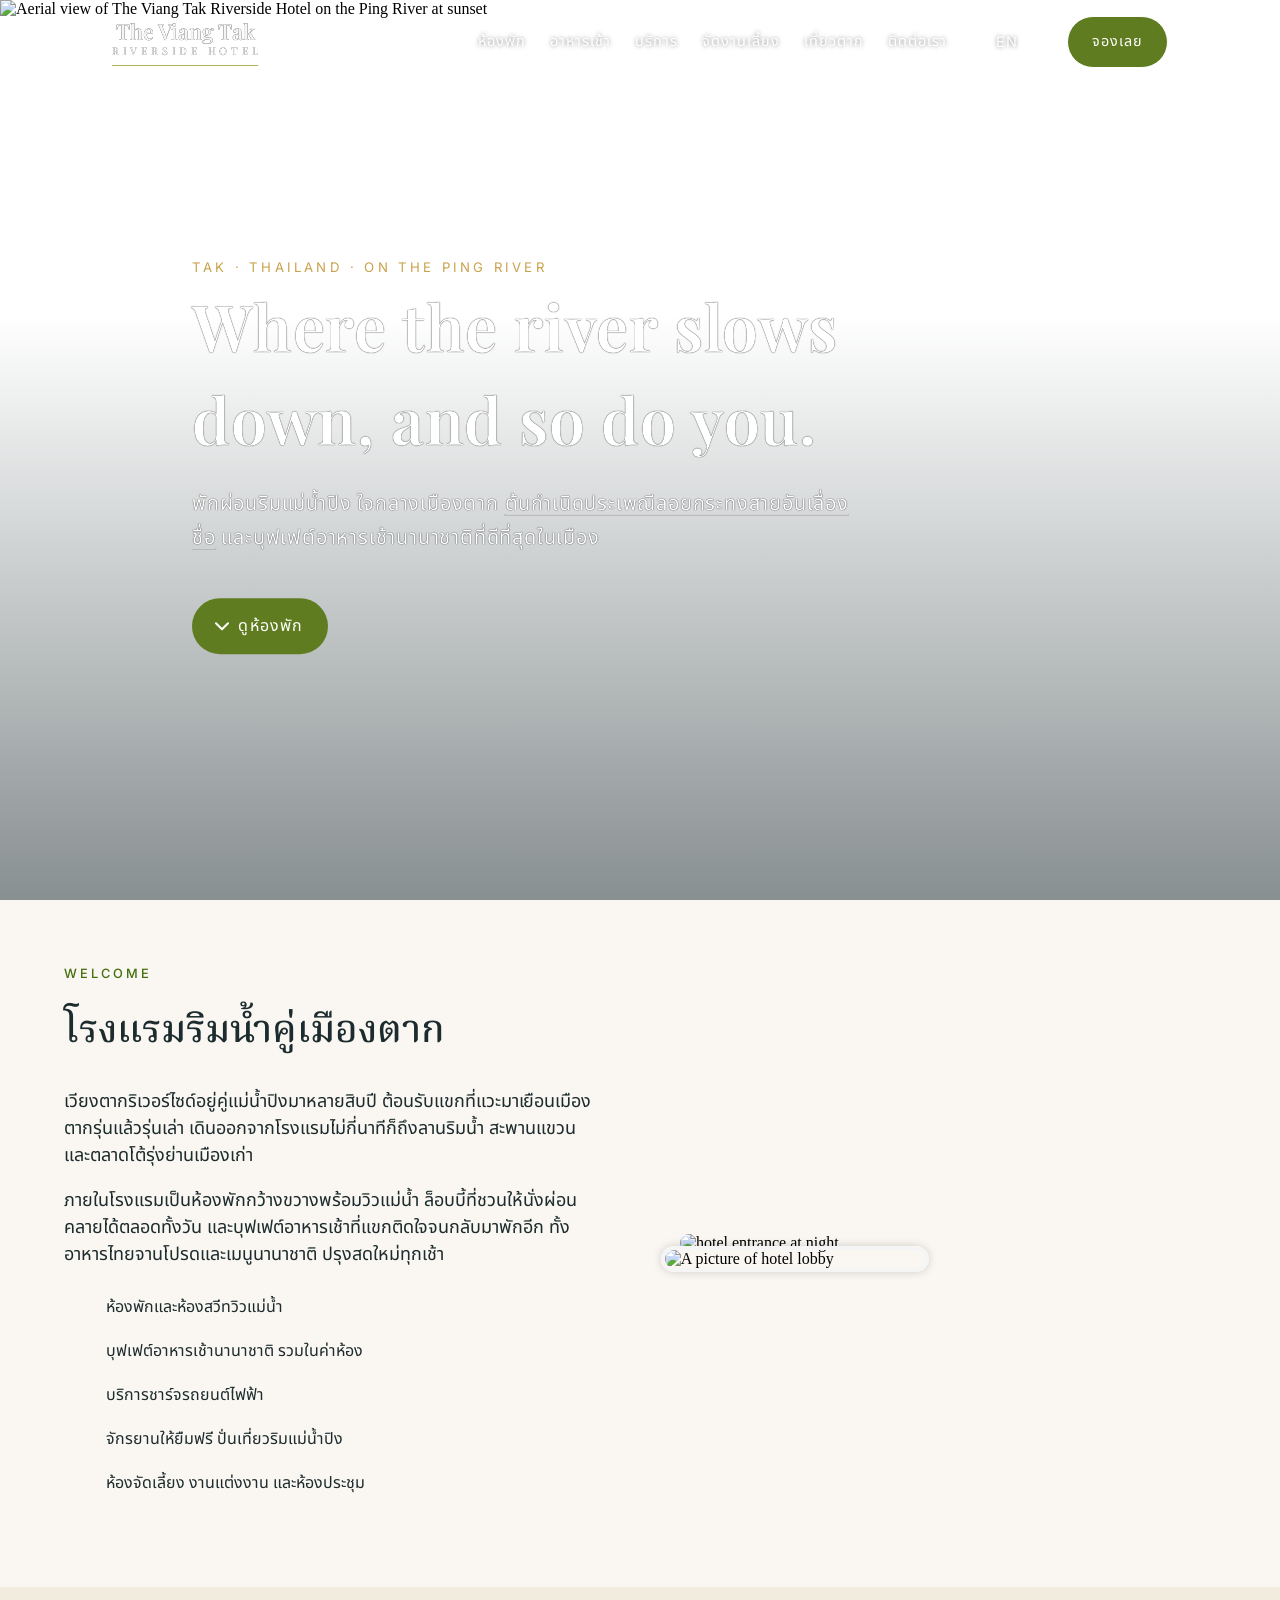
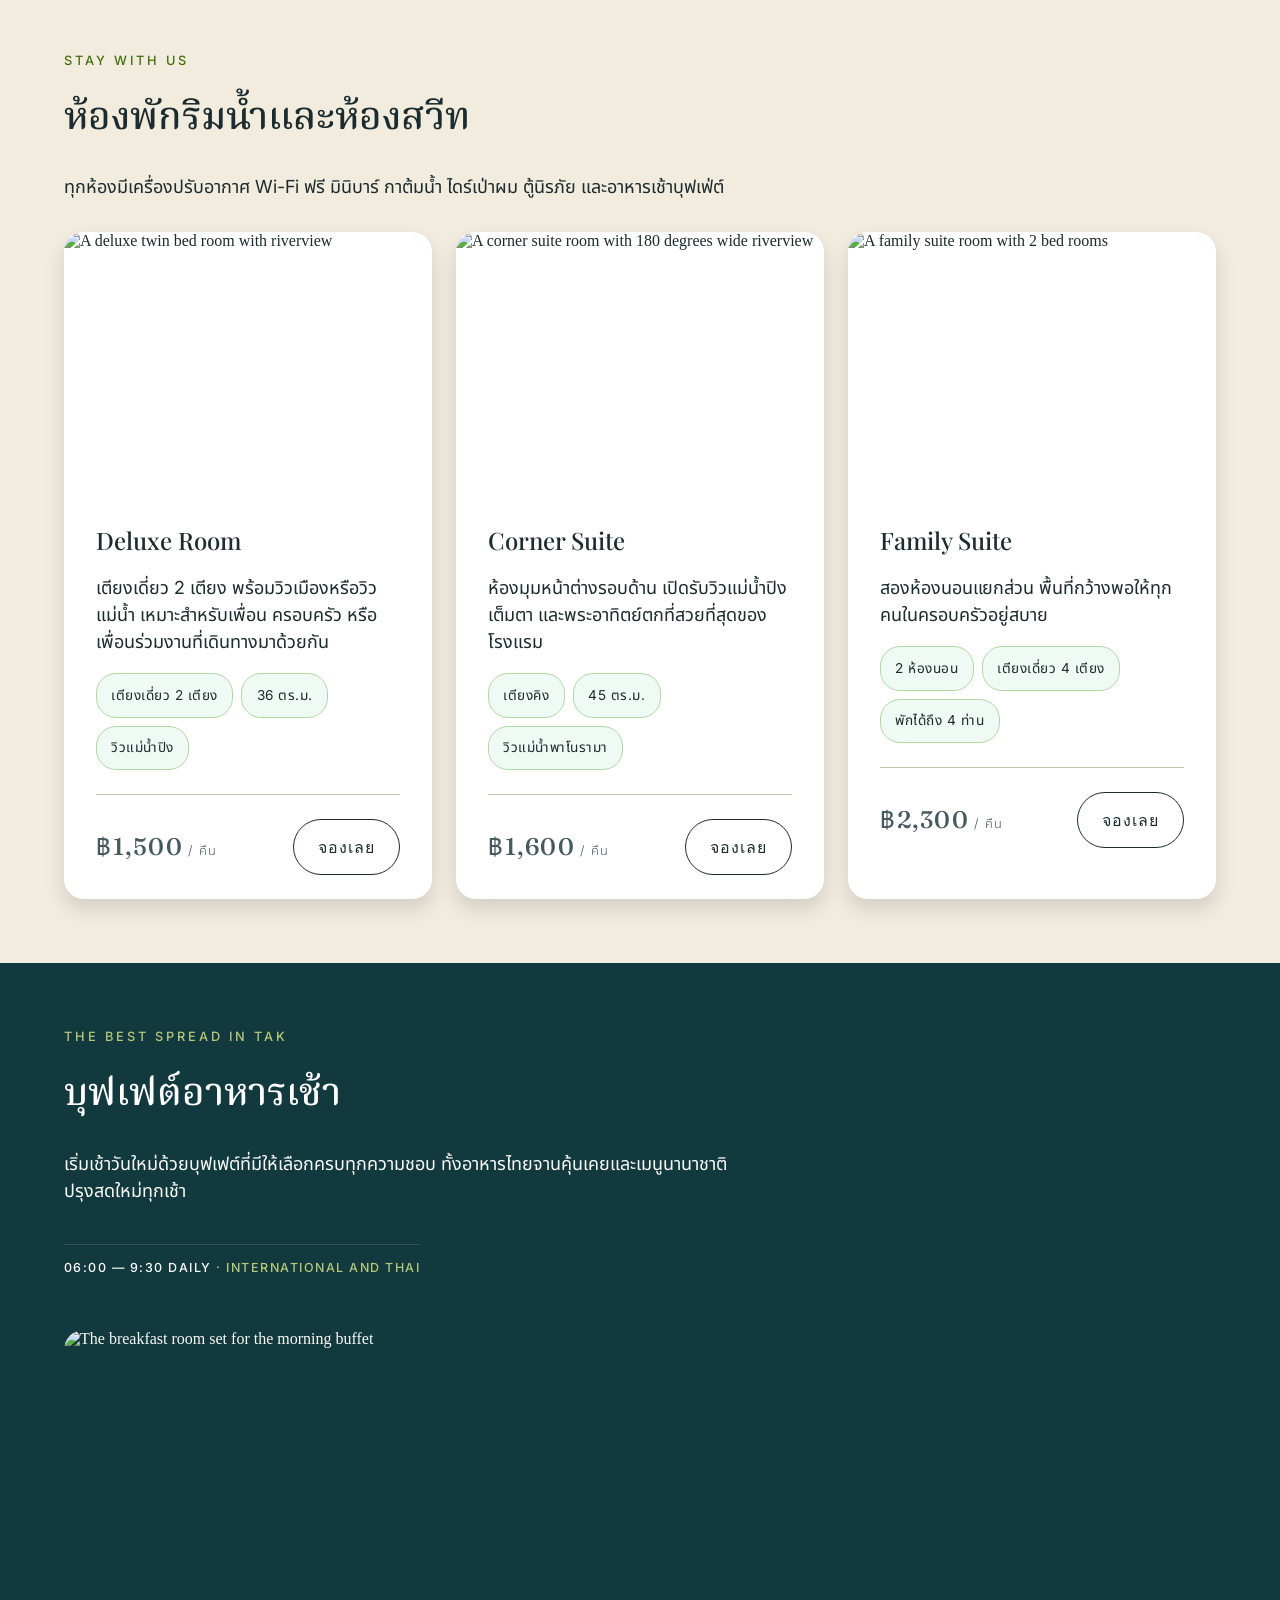
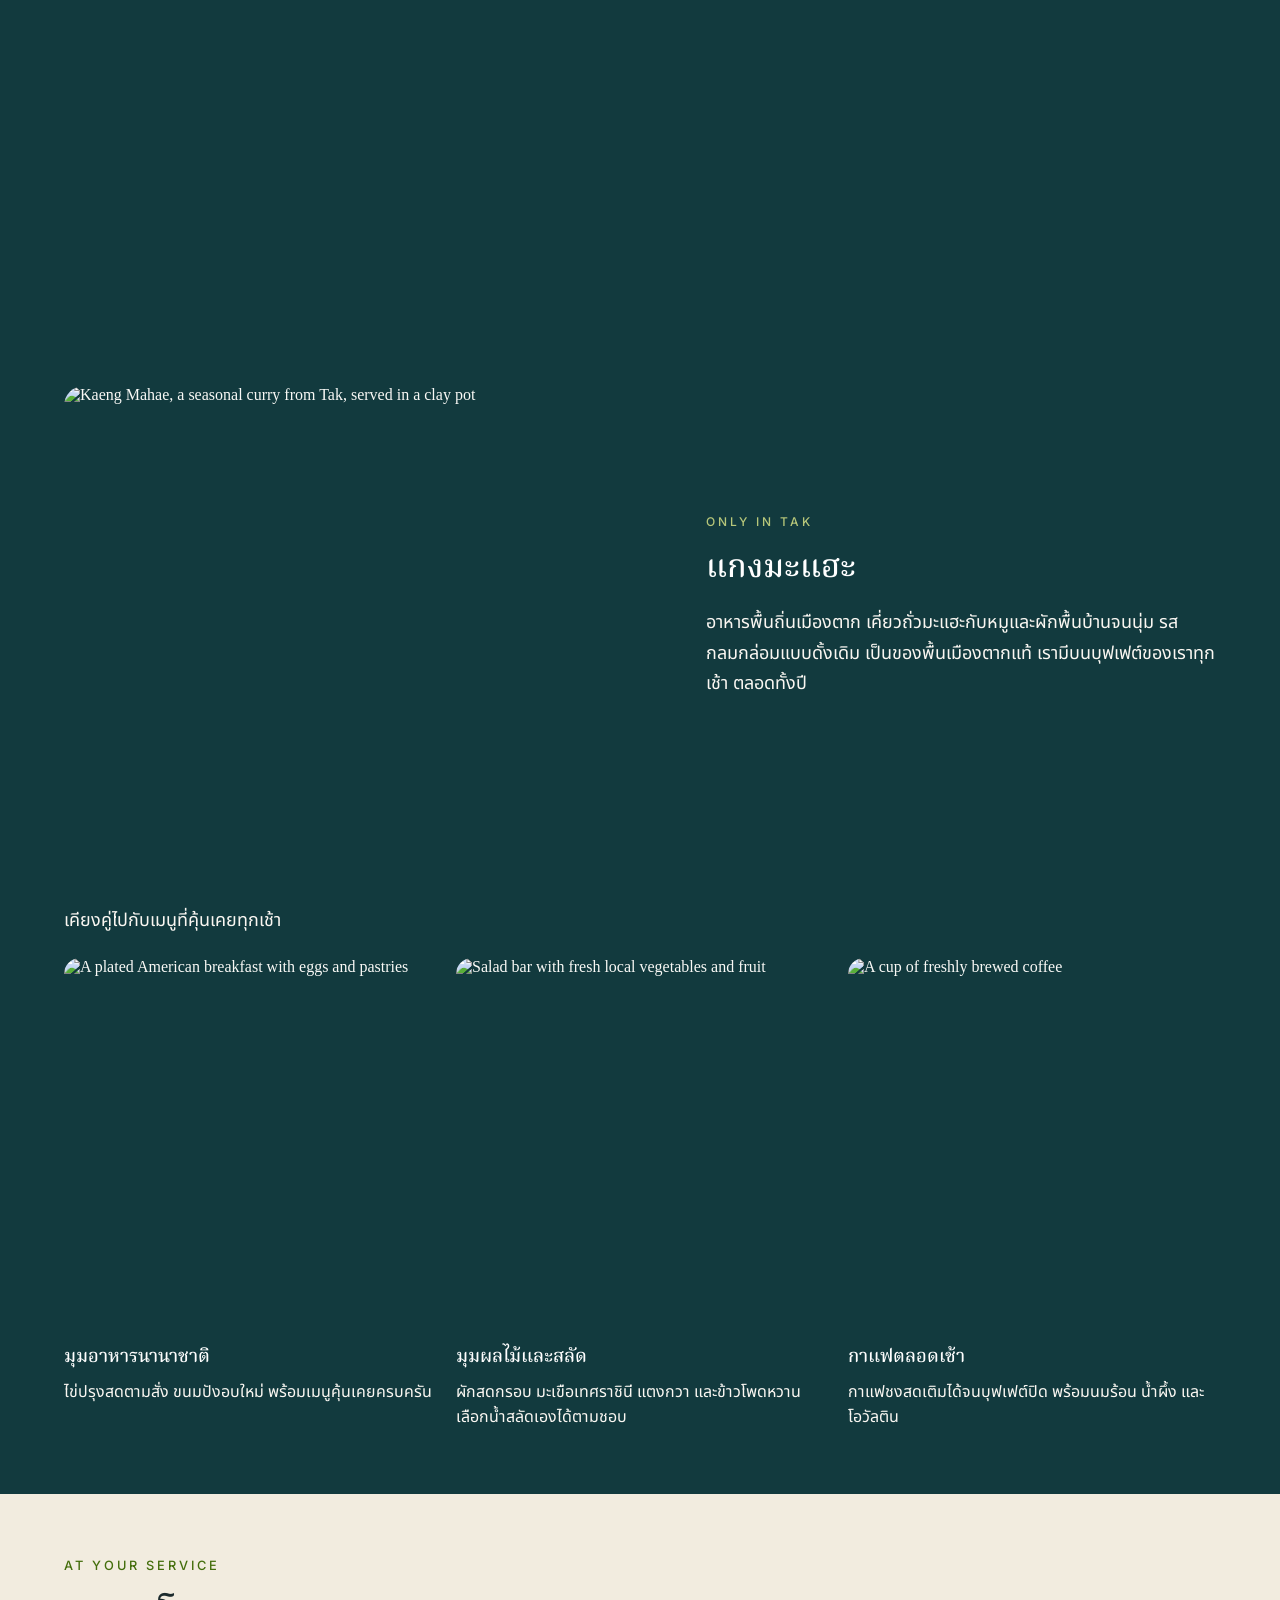
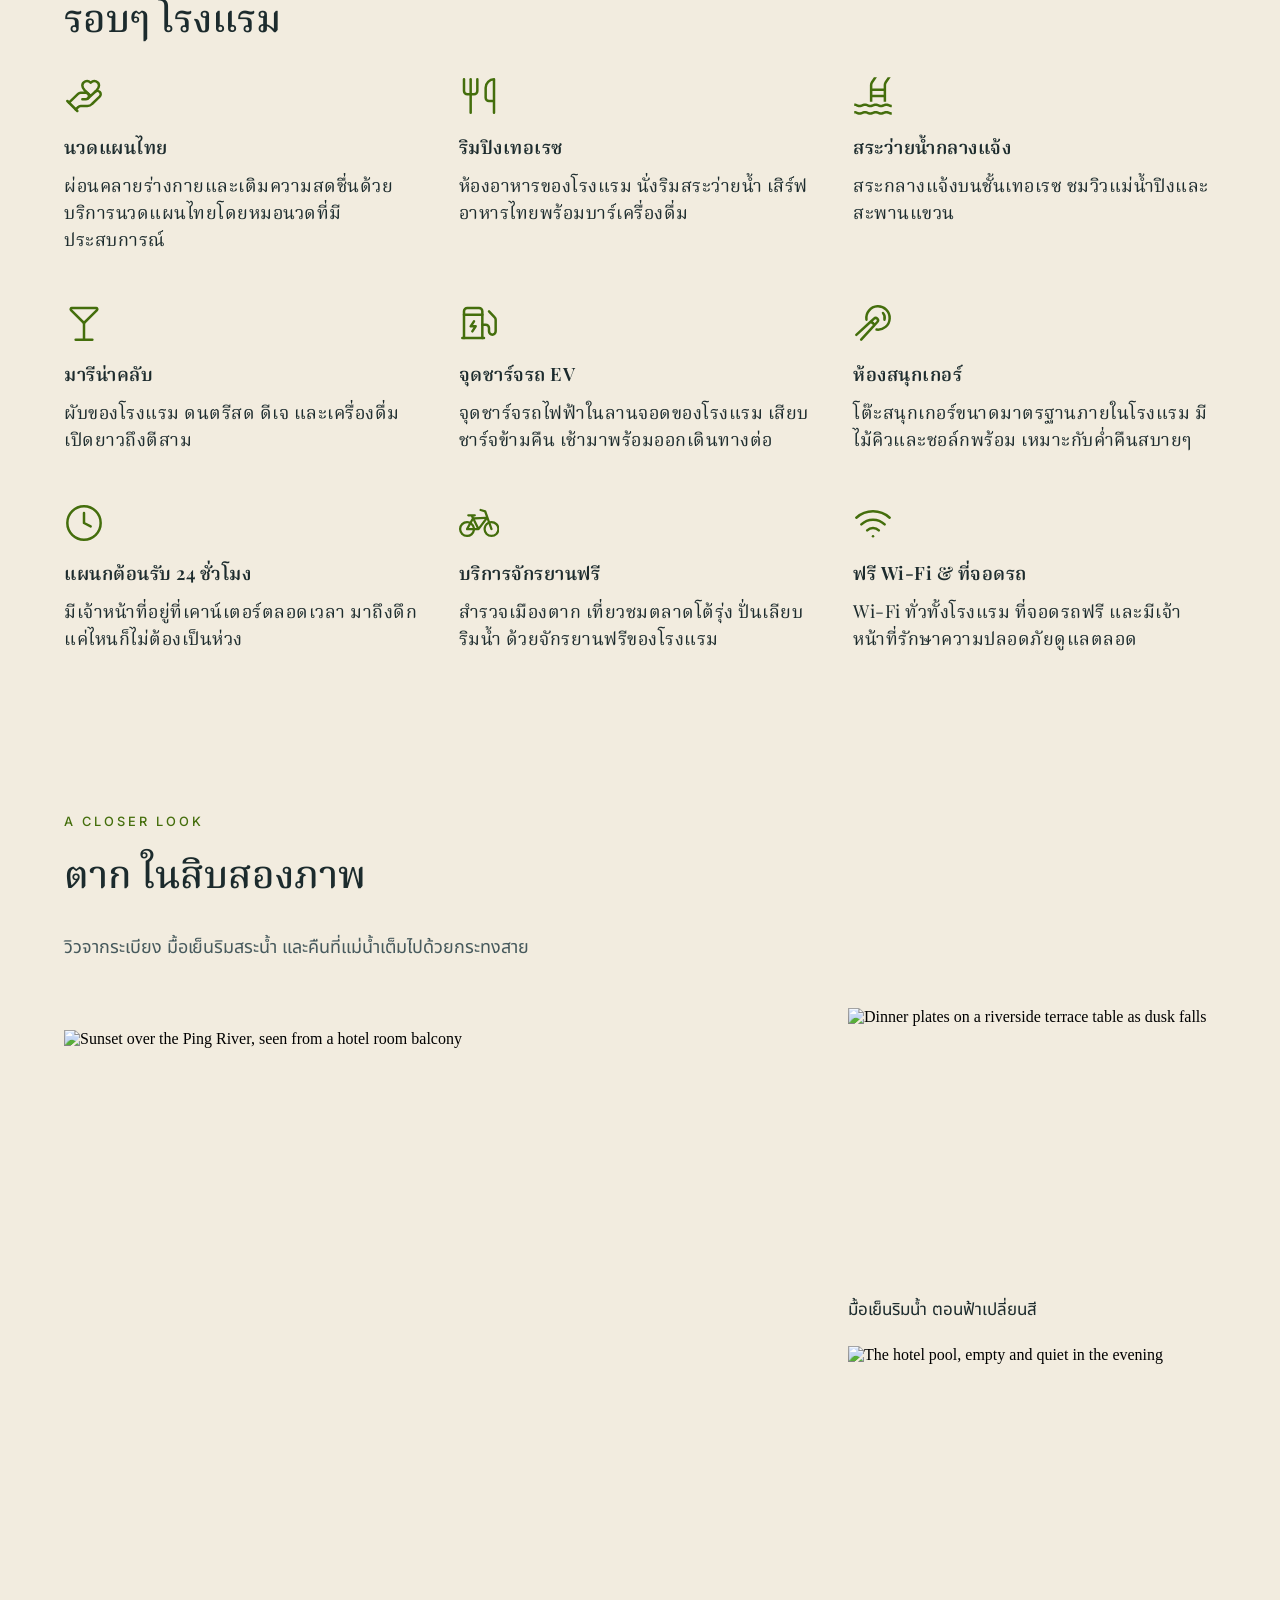
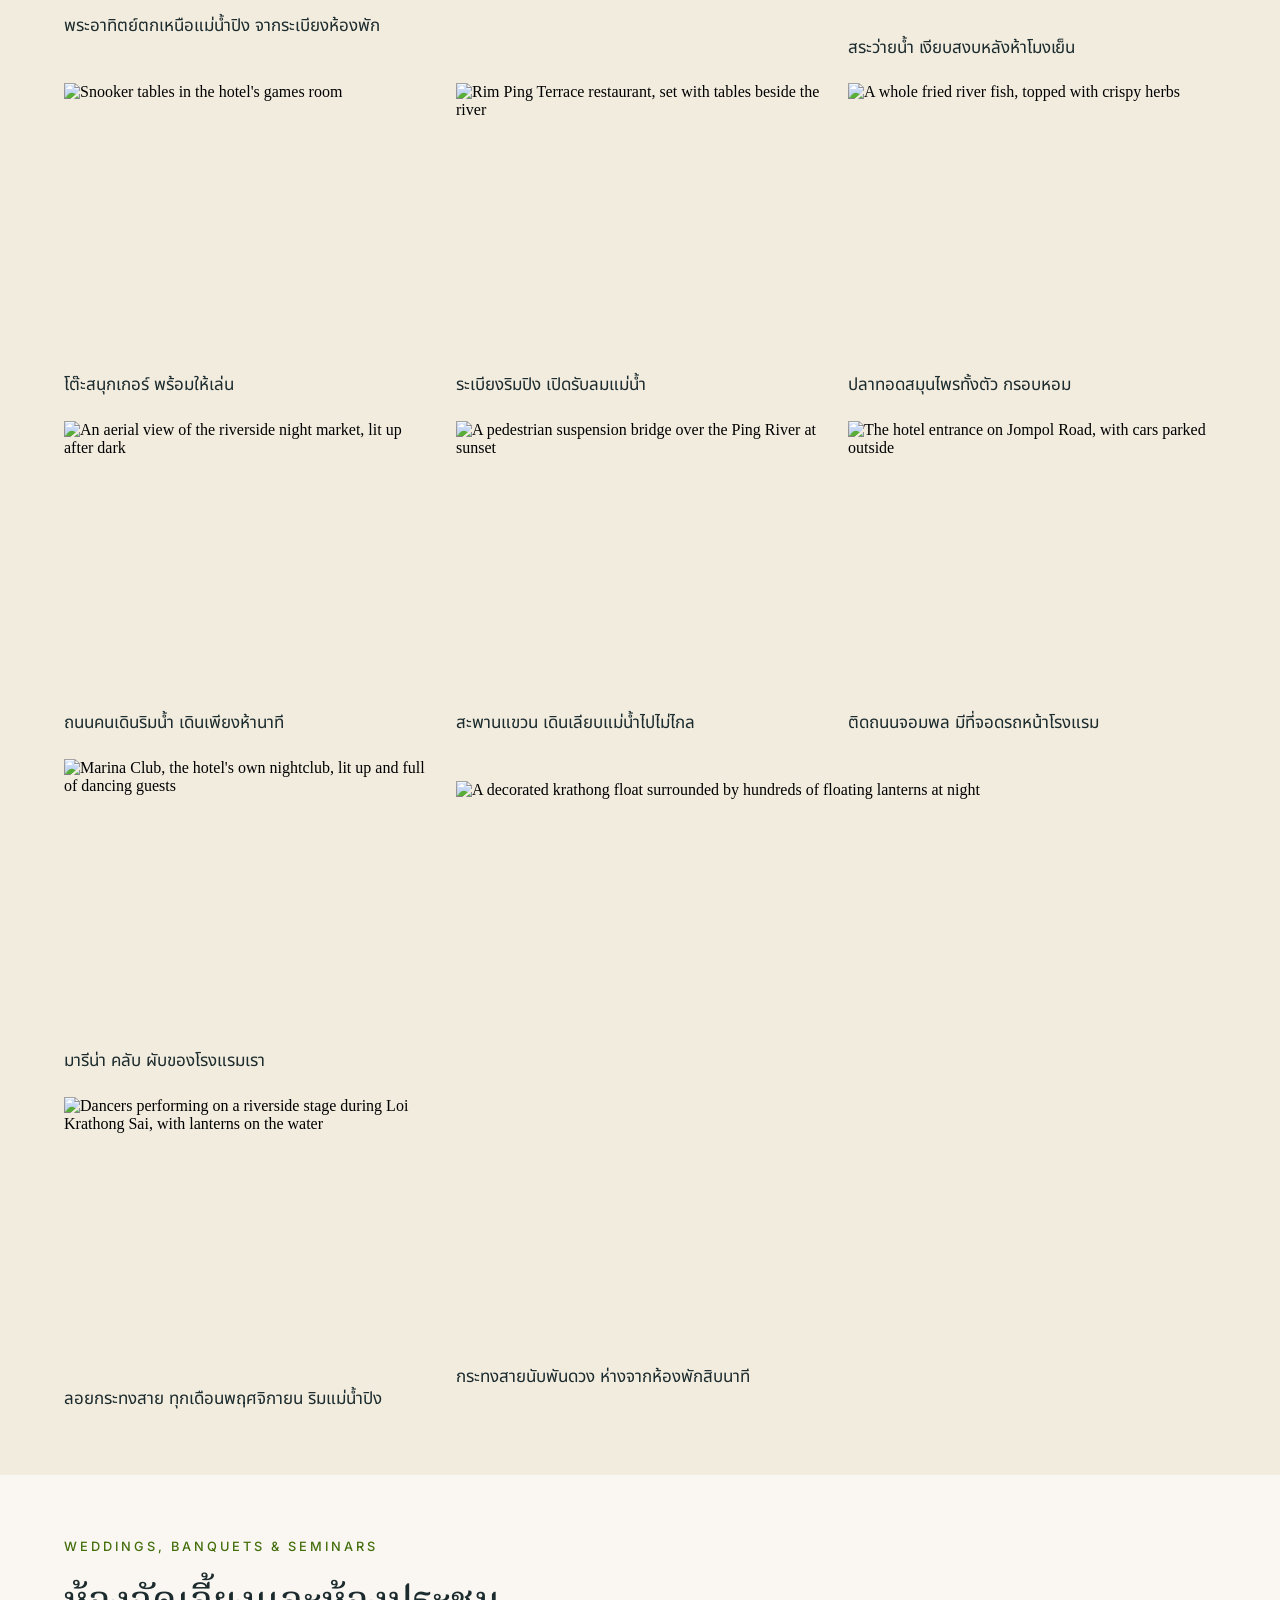
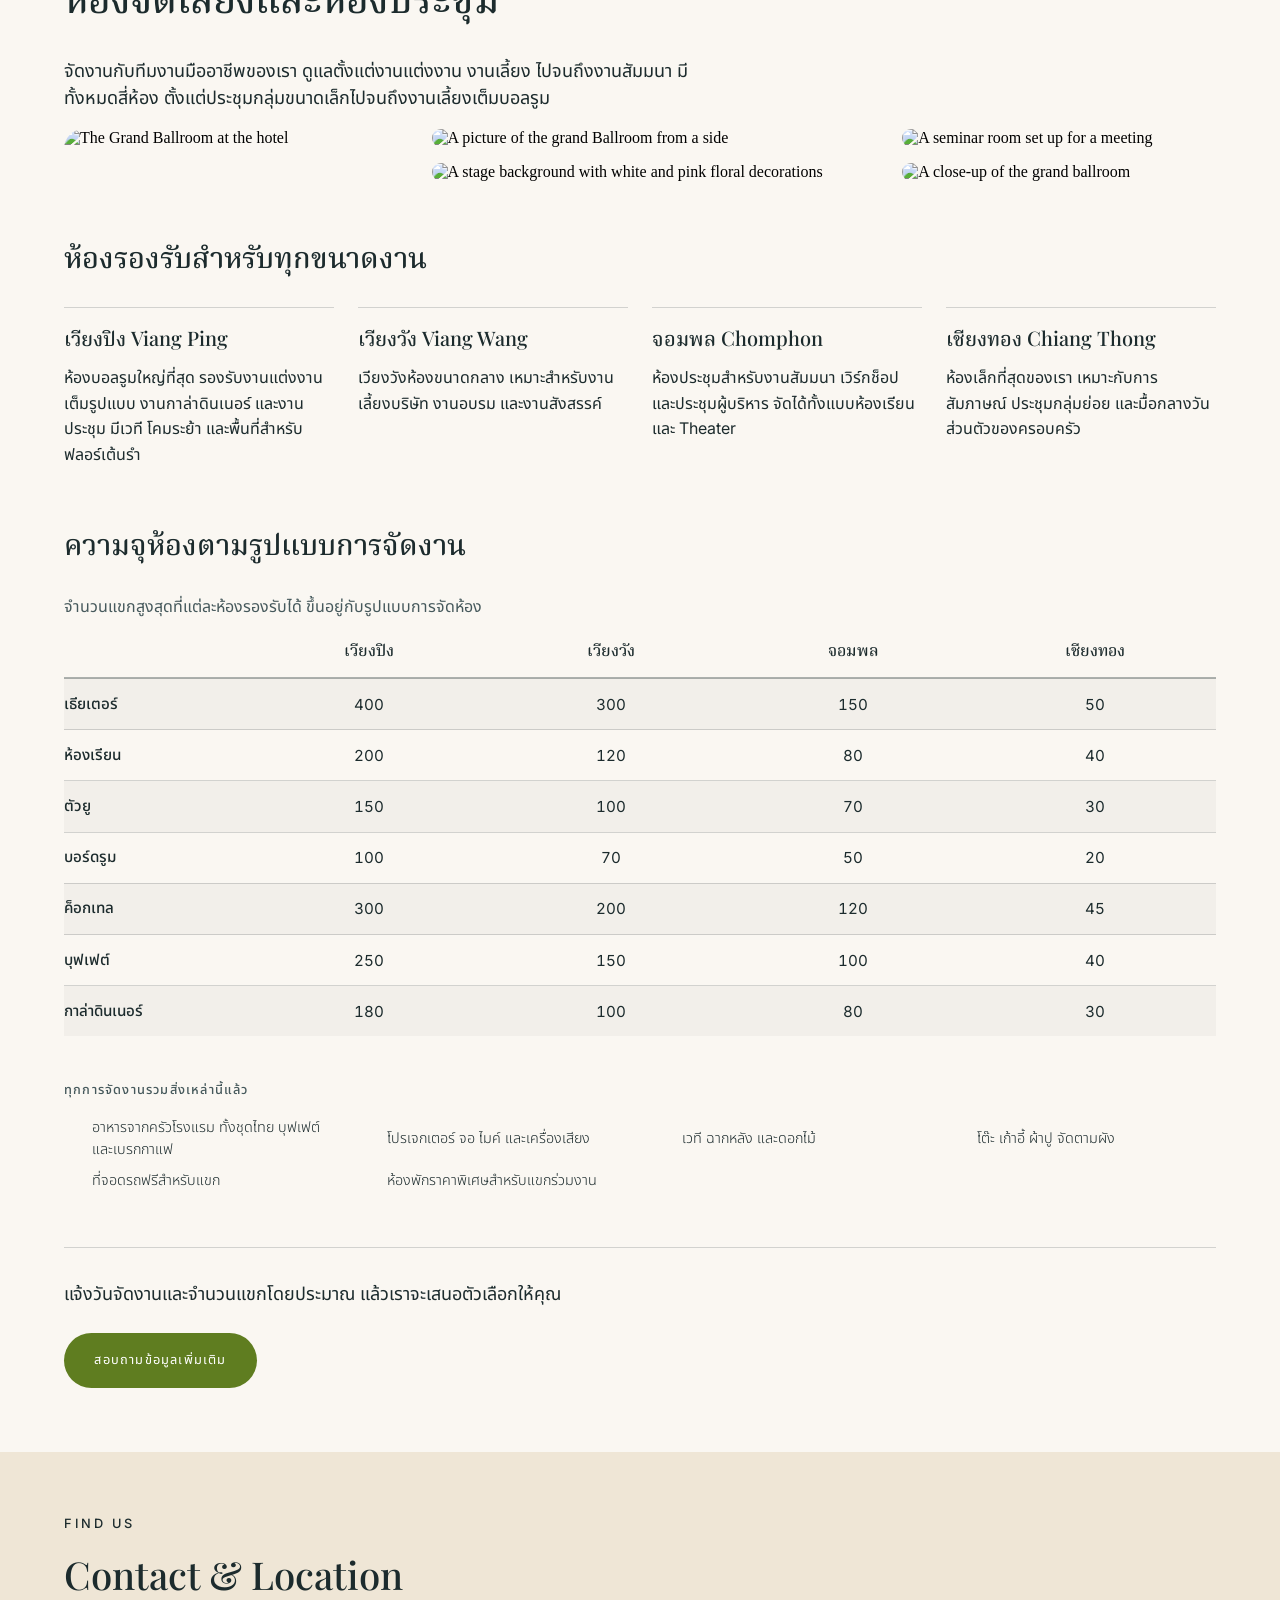
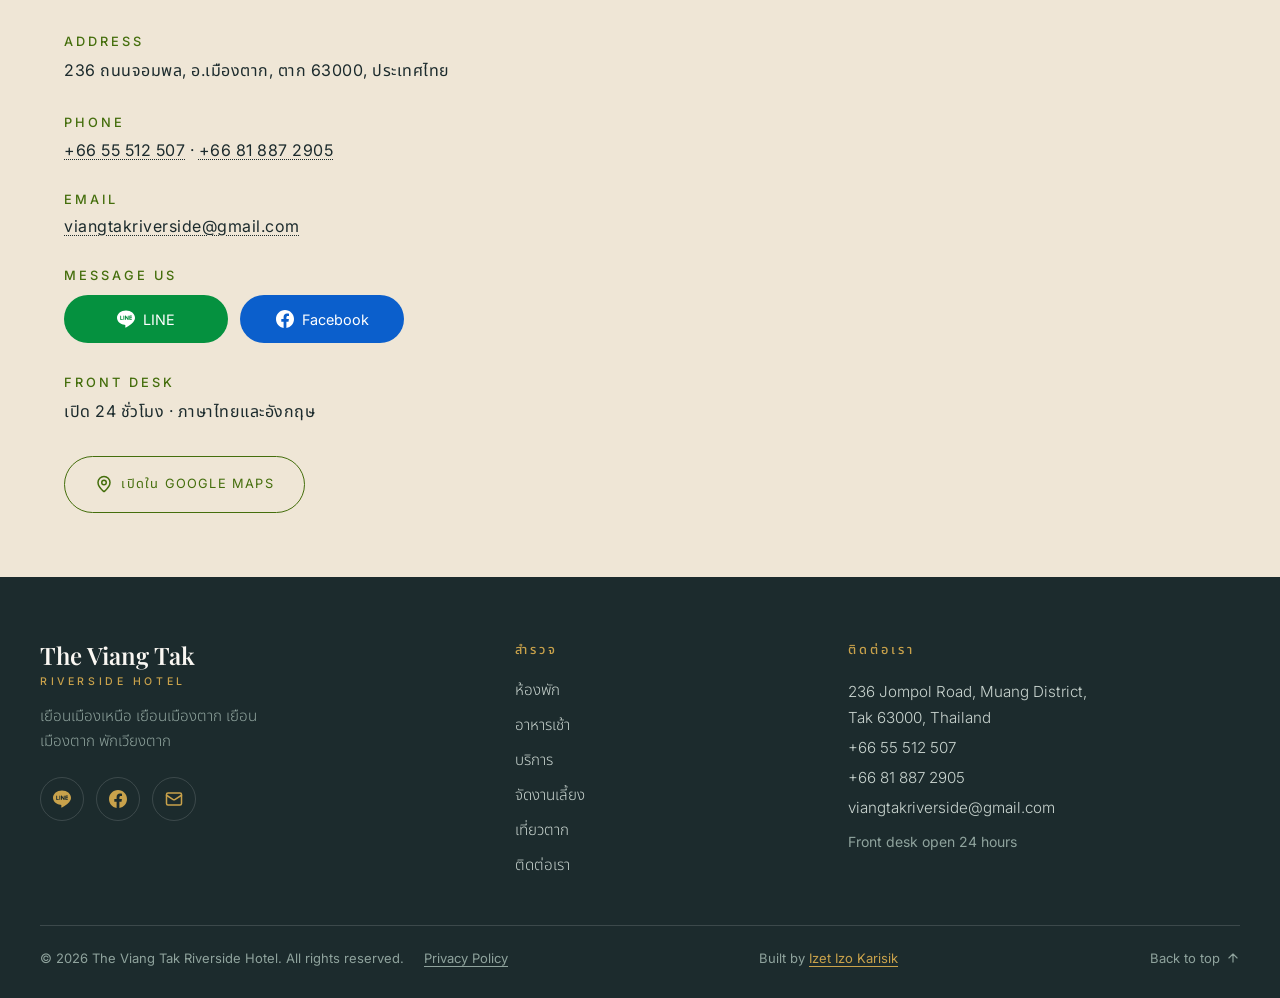
==== commit b7a9cae5: "Remove pet-friendly list." ====
--- a/index-th.html
+++ b/index-th.html
@@ -196,7 +196,6 @@
                             <li>บริการชาร์จรถยนต์ไฟฟ้า</li>
                             <li>จักรยานให้ยืมฟรี ปั่นเที่ยวริมแม่น้ำปิง</li>
                             <li>ห้องจัดเลี้ยง งานแต่งงาน และห้องประชุม</li>
-                            <li>มีห้องพักที่รับสัตว์เลี้ยง</li>
                         </ul>
                     </div>
                     <div class="welcome-img-container">
